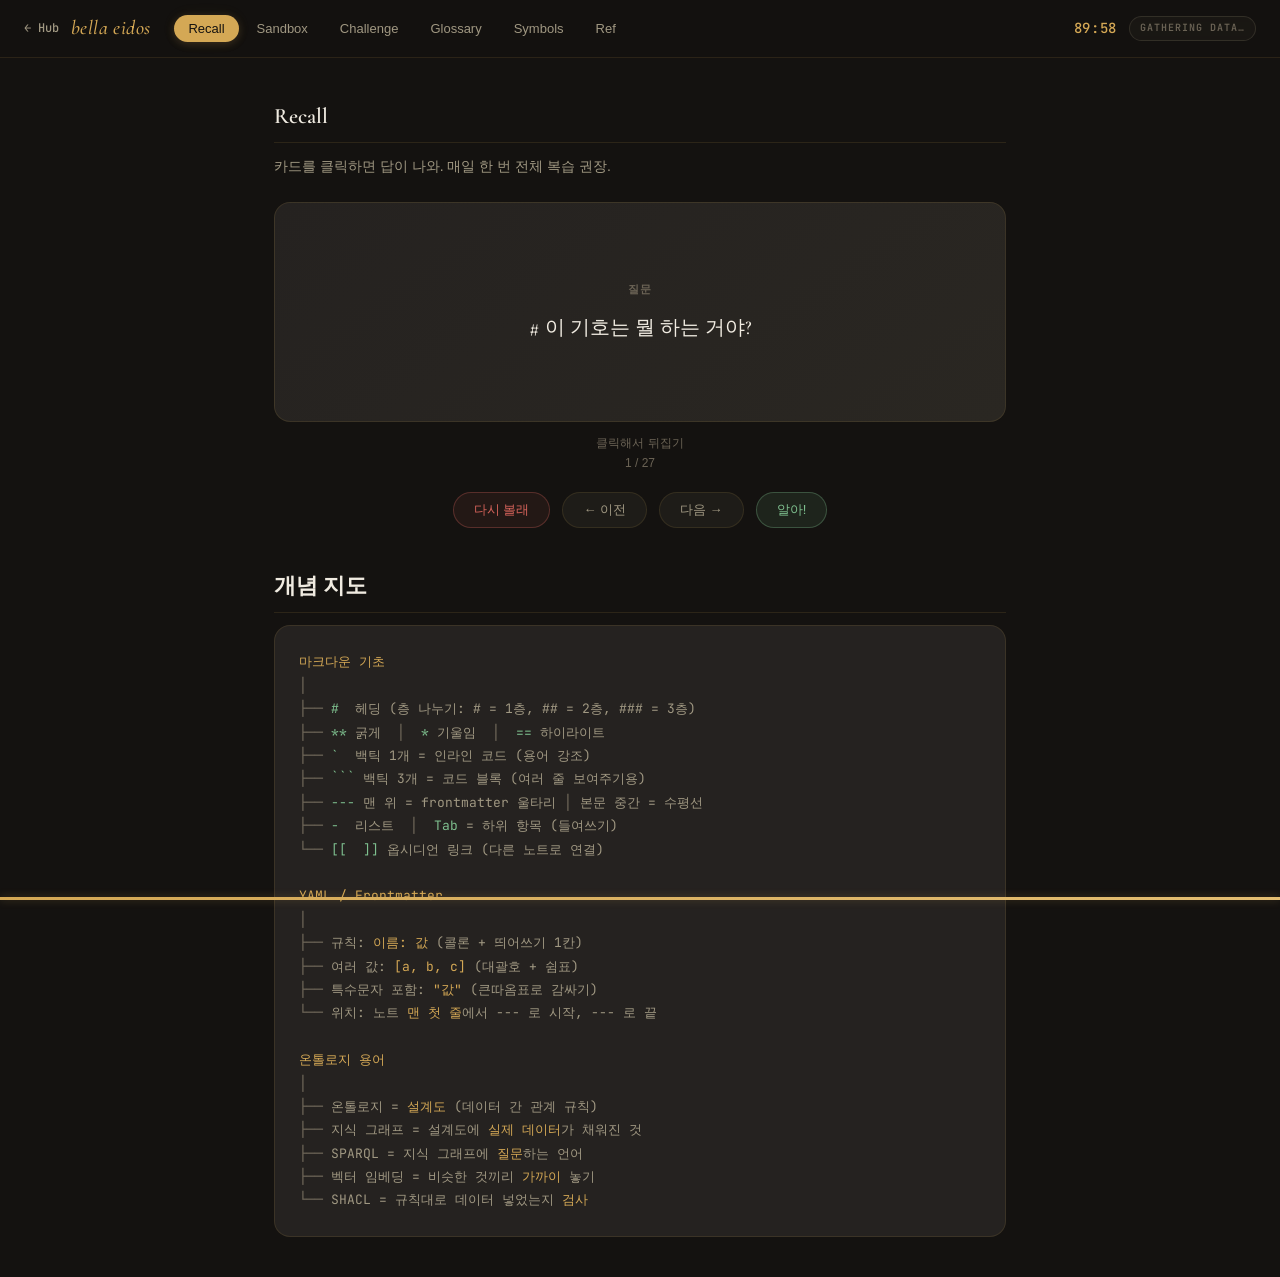
==== md-yaml.html @ 5860220a "feat: bella-eidos v1 — constructivist learning tool with B+ protocol Multi-page learning tool for AD" ====
<!DOCTYPE html>
<html lang="ko">
<head>
<meta charset="UTF-8">
<meta name="viewport" content="width=device-width, initial-scale=1.0">
<title>MD / YAML Trainer — bella eidos</title>
<link rel="stylesheet" href="css/eidos.css">
<style>
  /* Page-level utilities */
  .page { display: none; }
  .page.active { display: block; }

  .section-title {
    font-family: 'Cormorant Garamond', serif;
    font-size: 22px;
    font-weight: 600;
    color: var(--text);
    margin-bottom: var(--sp-3);
    padding-bottom: var(--sp-2);
    border-bottom: 1px solid var(--border);
  }

  .section-desc {
    color: var(--text-secondary);
    font-size: 14px;
    margin-bottom: var(--sp-6);
  }

  /* Nav overrides for center tabs */
  .nav-left {
    display: flex;
    align-items: center;
    gap: var(--sp-3);
    flex-shrink: 0;
  }

  .nav-left a {
    font-family: 'JetBrains Mono', monospace;
    font-size: 12px;
    font-weight: 500;
    color: var(--text-secondary);
    text-decoration: none;
  }
  .nav-left a:hover { color: var(--text); }

  .nav-right {
    display: flex;
    align-items: center;
    gap: var(--sp-3);
    margin-left: auto;
    flex-shrink: 0;
  }

  /* Glossary styling */
  .glossary-category {
    font-family: 'JetBrains Mono', monospace;
    font-size: 11px;
    font-weight: 600;
    text-transform: uppercase;
    letter-spacing: 1.5px;
    color: var(--text-secondary);
    margin-bottom: var(--sp-2);
  }

  .glossary-sub {
    font-size: 12px;
    color: var(--text-dim);
    margin-top: var(--sp-1);
    margin-bottom: var(--sp-4);
  }

  .glossary-term {
    min-width: 120px;
    font-weight: 700;
    color: var(--text);
    flex-shrink: 0;
  }

  .glossary-def {
    color: var(--text-secondary);
    font-size: 14px;
    line-height: 1.6;
  }

  .glossary-def strong {
    color: var(--text);
  }

  /* Symbol tables */
  .symbol-table {
    width: 100%;
    font-size: 14px;
    border-collapse: collapse;
  }

  .symbol-table td {
    padding: 12px 0;
    vertical-align: top;
  }

  .symbol-table tr {
    border-bottom: 1px solid var(--border);
  }

  .symbol-table tr:last-child {
    border-bottom: none;
  }

  .symbol-char {
    width: 60px;
    font-size: 20px;
    text-align: center;
    font-family: 'JetBrains Mono', monospace;
    color: var(--accent);
  }

  .symbol-desc {
    padding-left: var(--sp-2);
    padding-right: var(--sp-2);
  }

  .symbol-note {
    color: var(--text-dim);
    font-size: 12px;
  }

  /* Clickable symbols grid */
  .symbols-grid {
    font-family: 'JetBrains Mono', monospace;
    font-size: 16px;
    line-height: 2.5;
    letter-spacing: 4px;
    text-align: center;
    padding: var(--sp-3) 0;
  }

  .symbols-grid span {
    cursor: pointer;
    transition: color 0.2s;
    color: var(--text);
  }

  .symbols-grid span:hover {
    color: var(--accent);
  }

  /* Ref tables */
  .ref-table {
    width: 100%;
    font-size: 14px;
    border-collapse: collapse;
  }

  .ref-table td {
    padding: 10px 0;
    border-bottom: 1px solid var(--border);
  }

  .ref-table tr:last-child td {
    border-bottom: none;
  }

  .ref-table .mono-col {
    font-family: 'JetBrains Mono', monospace;
    font-size: 13px;
    width: 200px;
    color: var(--accent);
  }

  /* Ref key container */
  .ref-keys {
    min-width: 160px;
    display: flex;
    gap: 4px;
    align-items: center;
    flex-wrap: wrap;
  }

  .ref-plus {
    color: var(--text-dim);
    font-size: 12px;
  }

  .ref-desc {
    color: var(--text);
    font-size: 14px;
  }

  /* Tip card */
  .tip-card {
    background: var(--accent-light);
    border: 1px solid var(--border-hover);
    border-radius: var(--radius-lg);
    padding: var(--sp-6);
    font-size: 14px;
    line-height: 1.7;
    color: var(--text);
    margin-top: var(--sp-5);
  }

  .tip-card strong {
    color: var(--accent);
  }

  /* Sandbox column labels */
  .sandbox-col-label {
    font-family: 'JetBrains Mono', monospace;
    font-size: 11px;
    font-weight: 600;
    text-transform: uppercase;
    letter-spacing: 1.5px;
    color: var(--text-secondary);
    margin-bottom: var(--sp-2);
  }

  /* Challenge question */
  .challenge-q {
    font-size: 15px;
    font-weight: 600;
    margin-bottom: var(--sp-3);
    color: var(--text);
  }

  /* Mobile */
  @media (max-width: 640px) {
    .nav-left .nav-brand { font-size: 16px; }
    .symbols-grid { letter-spacing: 2px; font-size: 14px; }
    .glossary-term { min-width: 90px; font-size: 13px; }
    .ref-table .mono-col { width: 140px; font-size: 12px; }
    .symbol-char { width: 40px; font-size: 16px; }
  }
</style>
</head>
<body>

<!-- ====== NAV ====== -->
<nav class="nav">
  <div class="nav-left">
    <a href="index.html">&larr; Hub</a>
    <span class="nav-brand">bella eidos</span>
  </div>

  <div class="nav-tabs">
    <button class="nav-tab active" data-page="recall" onclick="EidosTrainer.showPage('recall')">Recall</button>
    <button class="nav-tab" data-page="sandbox" onclick="EidosTrainer.showPage('sandbox')">Sandbox</button>
    <button class="nav-tab" data-page="challenge" onclick="EidosTrainer.showPage('challenge')">Challenge</button>
    <button class="nav-tab" data-page="glossary" onclick="EidosTrainer.showPage('glossary')">Glossary</button>
    <button class="nav-tab" data-page="symbols" onclick="EidosTrainer.showPage('symbols')">Symbols</button>
    <button class="nav-tab" data-page="ref" onclick="EidosTrainer.showPage('ref')">Ref</button>
  </div>

  <div class="nav-right">
    <span class="nav-timer">90:00</span>
    <span class="zpd-indicator too-easy" id="zpd-badge">Gathering data...</span>
  </div>
</nav>

<!-- ====== TIMER BAR ====== -->
<div class="timer-bar" style="width:100%;"></div>

<!-- ====== MAIN CONTAINER ====== -->
<div class="page-container">

<!-- ==================== RECALL (Flashcards) ==================== -->
<div class="page active" id="page-recall">
  <div class="section-title">Recall</div>
  <div class="section-desc">카드를 클릭하면 답이 나와. 매일 한 번 전체 복습 권장.</div>

  <div class="flashcard-container">
    <div class="flashcard" id="flashcard" onclick="EidosTrainer.flipCard()">
      <div class="flash-face flash-front">
        <div class="label" style="color:var(--text-dim);margin-bottom:var(--sp-4);">질문</div>
        <div id="fc-question" style="font-family:'Cormorant Garamond',serif;font-size:20px;font-weight:500;line-height:1.5;"></div>
      </div>
      <div class="flash-face flash-back">
        <div class="label" style="color:var(--purple);margin-bottom:var(--sp-4);">답</div>
        <div id="fc-answer" style="font-size:15px;line-height:1.7;"></div>
      </div>
    </div>
  </div>
  <div class="flash-hint" id="fc-hint">클릭해서 뒤집기</div>
  <div class="caption" style="text-align:center;margin-bottom:var(--sp-2);" id="fc-counter"></div>
  <div class="flash-nav">
    <button class="flash-btn dunno" onclick="EidosTrainer.markCard(false)">다시 볼래</button>
    <button class="flash-btn" onclick="EidosTrainer.prevCard()">&larr; 이전</button>
    <button class="flash-btn" onclick="EidosTrainer.nextCard()">다음 &rarr;</button>
    <button class="flash-btn know" onclick="EidosTrainer.markCard(true)">알아!</button>
  </div>

  <div style="margin-top:var(--sp-10);">
    <div class="section-title">개념 지도</div>
    <div class="concept-map"><span class="cm-accent">마크다운 기초</span>
<span class="cm-dim">│</span>
<span class="cm-dim">├──</span> <span class="cm-green">#</span>  헤딩 (층 나누기: # = 1층, ## = 2층, ### = 3층)
<span class="cm-dim">├──</span> <span class="cm-green">**</span> 굵게  <span class="cm-dim">│</span>  <span class="cm-green">*</span> 기울임  <span class="cm-dim">│</span>  <span class="cm-green">==</span> 하이라이트
<span class="cm-dim">├──</span> <span class="cm-green">`</span>  백틱 1개 = 인라인 코드 (용어 강조)
<span class="cm-dim">├──</span> <span class="cm-green">```</span> 백틱 3개 = 코드 블록 (여러 줄 보여주기용)
<span class="cm-dim">├──</span> <span class="cm-green">---</span> 맨 위 = frontmatter 울타리 <span class="cm-dim">│</span> 본문 중간 = 수평선
<span class="cm-dim">├──</span> <span class="cm-green">- </span> 리스트  <span class="cm-dim">│</span>  <span class="cm-green">Tab</span> = 하위 항목 (들여쓰기)
<span class="cm-dim">└──</span> <span class="cm-green">[[  ]]</span> 옵시디언 링크 (다른 노트로 연결)

<span class="cm-accent">YAML / Frontmatter</span>
<span class="cm-dim">│</span>
<span class="cm-dim">├──</span> 규칙: <span class="cm-accent">이름: 값</span> (콜론 + 띄어쓰기 1칸)
<span class="cm-dim">├──</span> 여러 값: <span class="cm-accent">[a, b, c]</span> (대괄호 + 쉼표)
<span class="cm-dim">├──</span> 특수문자 포함: <span class="cm-accent">"값"</span> (큰따옴표로 감싸기)
<span class="cm-dim">└──</span> 위치: 노트 <span class="cm-accent">맨 첫 줄</span>에서 --- 로 시작, --- 로 끝

<span class="cm-accent">온톨로지 용어</span>
<span class="cm-dim">│</span>
<span class="cm-dim">├──</span> 온톨로지 = <span class="cm-accent">설계도</span> (데이터 간 관계 규칙)
<span class="cm-dim">├──</span> 지식 그래프 = 설계도에 <span class="cm-accent">실제 데이터</span>가 채워진 것
<span class="cm-dim">├──</span> SPARQL = 지식 그래프에 <span class="cm-accent">질문</span>하는 언어
<span class="cm-dim">├──</span> 벡터 임베딩 = 비슷한 것끼리 <span class="cm-accent">가까이</span> 놓기
<span class="cm-dim">└──</span> SHACL = 규칙대로 데이터 넣었는지 <span class="cm-accent">검사</span></div>
  </div>
</div>

<!-- ==================== SANDBOX ==================== -->
<div class="page" id="page-sandbox">
  <div class="section-title">Sandbox</div>
  <div class="section-desc">왼쪽에 마크다운을 타이핑하면 오른쪽에서 결과를 바로 볼 수 있어.</div>

  <div class="sandbox-grid">
    <div>
      <div class="sandbox-col-label">타이핑 (마크다운)</div>
      <textarea class="sandbox-input" id="sandboxInput" oninput="EidosTrainer.renderPreview()" placeholder="여기에 마크다운을 쳐봐!

예시:
---
type: concept
date: 2026-03-15
---

# 제목

본문 텍스트

`용어 강조`

**굵게** *기울임* ==하이라이트==

- 리스트 1
- 리스트 2
  - 하위 항목">---
type: concept
date: 2026-03-15
tags: [ontology, learning]
---

# 온톨로지

데이터 간의 관계 규칙을 정의하는 **설계도**.

## 핵심 이해

`온톨로지`가 없으면 데이터는 그냥 나열.
`온톨로지`가 있으면 데이터에 ==인과성==이 생김.

## 연결

- [[Knowledge-Graph]] — 규칙에 데이터가 채워진 결과물
- [[SPARQL]] — 규칙 위에서 질문하는 언어</textarea>
    </div>
    <div>
      <div class="sandbox-col-label">미리보기 (옵시디언에서 보이는 것)</div>
      <div class="sandbox-preview" id="sandboxPreview"></div>
    </div>
  </div>

  <div class="tip-card">
    <strong>실험 아이디어:</strong>
    위 입력창에서 이것들을 바꿔보면서 차이를 확인해봐:
    <br>&#8226; <code>#</code> 개수를 1개 → 3개로 바꿔보기
    <br>&#8226; <code>---</code> 를 본문 중간에 넣어보기
    <br>&#8226; <code>`백틱`</code> 1개 vs <code>```백틱 3개```</code> 차이 확인
    <br>&#8226; frontmatter에 <code>status: learning</code> 추가해보기
  </div>
</div>

<!-- ==================== CHALLENGE ==================== -->
<div class="page" id="page-challenge">
  <div class="section-title">Challenge</div>
  <div class="section-desc">직접 타이핑해서 제출. 정답과 비교해볼 수 있어.</div>

  <div id="challengeList"></div>

  <div style="text-align:center; margin-top:var(--sp-6);">
    <button class="flash-btn" onclick="EidosTrainer.resetChallenges()" style="font-size:14px;">새 문제 세트</button>
  </div>
</div>

<!-- ==================== GLOSSARY ==================== -->
<div class="page" id="page-glossary">
  <div class="section-title">Glossary</div>
  <div class="section-desc">대부분 일상 사물에서 왔어. 원래 뜻을 알면 컴퓨터 뜻이 자동으로 추론돼.</div>

  <!-- 건축/건설 -->
  <div class="card" style="margin-bottom:var(--sp-5);">
    <div class="glossary-category">건축/건설에서 온 용어</div>
    <div class="glossary-sub">건물을 짓는 것처럼 소프트웨어를 "짓는다"</div>
    <div class="ref-row"><div class="glossary-term">Framework</div><div class="glossary-def"><strong>건물 뼈대 (철골)</strong> → 코드의 기본 구조. 뼈대가 있고 살만 붙이면 됨.</div></div>
    <div class="ref-row"><div class="glossary-term">Stack</div><div class="glossary-def"><strong>접시 쌓기</strong> → 기술을 층층이 쌓은 것. "tech stack" = 프로젝트에 쓴 기술 층.</div></div>
    <div class="ref-row"><div class="glossary-term">Architecture</div><div class="glossary-def"><strong>건축 설계</strong> → 시스템 전체 구조 설계.</div></div>
    <div class="ref-row"><div class="glossary-term">Scaffolding</div><div class="glossary-def"><strong>공사장 비계</strong> → 초기 뼈대 코드 자동 생성. 완성 후 걷어냄.</div></div>
    <div class="ref-row"><div class="glossary-term">Build</div><div class="glossary-def"><strong>건물 짓기</strong> → 코드를 실행 가능한 프로그램으로 조립.</div></div>
    <div class="ref-row"><div class="glossary-term">Deploy</div><div class="glossary-def"><strong>군대 배치</strong> → 완성된 프로그램을 실제 서버에 올리기.</div></div>
  </div>

  <!-- 물/배관 -->
  <div class="card" style="margin-bottom:var(--sp-5);">
    <div class="glossary-category">물/배관에서 온 용어</div>
    <div class="glossary-sub">데이터가 물처럼 "흐른다"</div>
    <div class="ref-row"><div class="glossary-term">Pipeline</div><div class="glossary-def"><strong>수도관/송유관</strong> → 데이터가 단계별로 흘러가는 처리 과정. A → B → C.</div></div>
    <div class="ref-row"><div class="glossary-term">Stream</div><div class="glossary-def"><strong>시냇물</strong> → 데이터가 끊김 없이 연속으로 흘러옴.</div></div>
    <div class="ref-row"><div class="glossary-term">Port</div><div class="glossary-def"><strong>항구</strong> → 컴퓨터의 출입구. 데이터가 드나드는 문.</div></div>
    <div class="ref-row"><div class="glossary-term">Socket</div><div class="glossary-def"><strong>전기 콘센트</strong> → 두 프로그램이 연결되는 접점.</div></div>
    <div class="ref-row"><div class="glossary-term">Flush</div><div class="glossary-def"><strong>물 내리기</strong> → 임시 저장된 데이터를 한꺼번에 내보내기.</div></div>
  </div>

  <!-- 물건/공간 -->
  <div class="card" style="margin-bottom:var(--sp-5);">
    <div class="glossary-category">물건/공간에서 온 용어</div>
    <div class="glossary-sub">보이지 않는 것을 보이는 물건에 비유</div>
    <div class="ref-row"><div class="glossary-term">Container</div><div class="glossary-def"><strong>화물 컨테이너</strong> → 프로그램을 상자에 넣어서 어디서든 동일하게 실행.</div></div>
    <div class="ref-row"><div class="glossary-term">Sandbox</div><div class="glossary-def"><strong>모래놀이터</strong> → 안전한 실험 공간. 진짜 시스템에 영향 없음.</div></div>
    <div class="ref-row"><div class="glossary-term">Repository</div><div class="glossary-def"><strong>저장소/창고</strong> → 코드를 보관하는 곳 (GitHub 등).</div></div>
    <div class="ref-row"><div class="glossary-term">Library</div><div class="glossary-def"><strong>도서관</strong> → 미리 만들어진 코드 모음. 필요할 때 빌려 쓰기.</div></div>
    <div class="ref-row"><div class="glossary-term">Cache</div><div class="glossary-def"><strong>숨겨둔 보급품</strong> (프랑스어 cacher=숨기다) → 자주 쓰는 데이터를 가까이 숨겨두고 빠르게 꺼냄.</div></div>
    <div class="ref-row"><div class="glossary-term">Bucket</div><div class="glossary-def"><strong>양동이</strong> → 데이터를 담는 큰 통 (클라우드 저장소).</div></div>
    <div class="ref-row"><div class="glossary-term">Token</div><div class="glossary-def"><strong>동전/토큰</strong> → 데이터의 최소 단위. LLM에서 단어 쪼개진 조각.</div></div>
  </div>

  <!-- 사람/행동 -->
  <div class="card" style="margin-bottom:var(--sp-5);">
    <div class="glossary-category">사람/행동에서 온 용어</div>
    <div class="glossary-sub">사람이 하는 행동으로 컴퓨터 작업을 설명</div>
    <div class="ref-row"><div class="glossary-term">Bug</div><div class="glossary-def"><strong>벌레</strong> → 코드 오류. 1947년 진짜 나방이 컴퓨터에 끼어서 고장, 여기서 유래.</div></div>
    <div class="ref-row"><div class="glossary-term">Debugging</div><div class="glossary-def"><strong>벌레 잡기</strong> → 오류 찾아서 고치기.</div></div>
    <div class="ref-row"><div class="glossary-term">Daemon</div><div class="glossary-def"><strong>수호신</strong> (그리스 신화) → 백그라운드에서 조용히 돌아가는 프로그램.</div></div>
    <div class="ref-row"><div class="glossary-term">Fork</div><div class="glossary-def"><strong>포크 (갈림길)</strong> → 프로젝트를 복사해서 다른 방향으로 개발.</div></div>
    <div class="ref-row"><div class="glossary-term">Clone</div><div class="glossary-def"><strong>복제</strong> → 저장소를 그대로 복사해서 내 컴퓨터에.</div></div>
    <div class="ref-row"><div class="glossary-term">Push / Pull</div><div class="glossary-def"><strong>밀다 / 당기다</strong> → 코드를 서버에 올리기 / 서버에서 가져오기.</div></div>
    <div class="ref-row"><div class="glossary-term">Merge</div><div class="glossary-def"><strong>합치다</strong> → 두 갈래 코드를 하나로.</div></div>
  </div>

  <!-- 온톨로지/데이터 -->
  <div class="card" style="margin-bottom:var(--sp-5);">
    <div class="glossary-category">온톨로지/데이터 용어</div>
    <div class="glossary-sub">Bella가 강의에서 배운 것</div>
    <div class="ref-row"><div class="glossary-term">Ontology</div><div class="glossary-def"><strong>존재론</strong> (철학: "뭐가 존재하는가?") → 데이터 세계의 존재 규칙. 뭐가 있고 어떻게 연결되는가.</div></div>
    <div class="ref-row"><div class="glossary-term">Schema</div><div class="glossary-def"><strong>형태/구조</strong> (그리스어) → 데이터의 구조 정의서.</div></div>
    <div class="ref-row"><div class="glossary-term">Graph</div><div class="glossary-def"><strong>그래프 (점+선)</strong> → 노드(점)와 엣지(선)로 관계를 표현.</div></div>
    <div class="ref-row"><div class="glossary-term">Node</div><div class="glossary-def"><strong>매듭</strong> → 그래프의 한 점 (하나의 데이터).</div></div>
    <div class="ref-row"><div class="glossary-term">Edge</div><div class="glossary-def"><strong>가장자리/연결선</strong> → 노드 사이의 관계.</div></div>
    <div class="ref-row"><div class="glossary-term">Query</div><div class="glossary-def"><strong>질문</strong> (라틴어 quaerere) → 데이터에 던지는 질문.</div></div>
    <div class="ref-row"><div class="glossary-term">Index</div><div class="glossary-def"><strong>책 색인</strong> → 데이터를 빨리 찾기 위한 목차.</div></div>
    <div class="ref-row"><div class="glossary-term">Embedding</div><div class="glossary-def"><strong>끼워 넣기</strong> → 데이터를 숫자 공간에 끼워 넣어 위치 부여.</div></div>
    <div class="ref-row"><div class="glossary-term">Hallucination</div><div class="glossary-def"><strong>환각</strong> → LLM이 실제로 없는 정보를 있다고 생성하는 현상.</div></div>
    <div class="ref-row"><div class="glossary-term">Grounding</div><div class="glossary-def"><strong>접지 (땅에 닿게 하기)</strong> → LLM 출력을 실제 데이터에 대조해서 검증.</div></div>
  </div>

  <div class="tip-card">
    <strong>패턴 인식 팁:</strong> 새로운 기술 용어를 만나면 "이 단어의 일상적 뜻이 뭐지?" 물어봐. 그러면 컴퓨터에서의 역할이 거의 자동으로 추론돼.
    <br><br><em style="color:var(--text-secondary);">예: "Docker" = 부두 노동자(docker). 컨테이너를 싣고 내리는 사람 → 컨테이너를 관리하는 도구.</em>
  </div>
</div>

<!-- ==================== SYMBOLS ==================== -->
<div class="page" id="page-symbols">
  <div class="section-title">Symbols</div>
  <div class="section-desc">Mac + 옵시디언에서 자주 쓰는 심볼. 왜 이 키 조합인지도 같이.</div>

  <!-- 마크다운 핵심 심볼 -->
  <div class="card" style="margin-bottom:var(--sp-5);">
    <div class="glossary-category">마크다운 핵심 심볼</div>
    <table class="symbol-table">
      <tr>
        <td class="symbol-char">#</td>
        <td class="symbol-desc"><strong>헤딩</strong><br><span class="symbol-note">Shift + 3. 숫자 3 위의 기호.</span></td>
        <td class="symbol-note">건물 층 나누기</td>
      </tr>
      <tr>
        <td class="symbol-char">` &#8361;</td>
        <td class="symbol-desc"><strong>백틱</strong><br><span class="symbol-note">숫자 1 왼쪽 키. 한글=&#8361;, 영문=`</span></td>
        <td class="symbol-note">코드/용어 강조</td>
      </tr>
      <tr>
        <td class="symbol-char">---</td>
        <td class="symbol-desc"><strong>하이픈 3개</strong><br><span class="symbol-note">- 키 3번</span></td>
        <td class="symbol-note">frontmatter 울타리 / 수평선</td>
      </tr>
      <tr>
        <td class="symbol-char">*</td>
        <td class="symbol-desc"><strong>별표 (asterisk)</strong><br><span class="symbol-note">Shift + 8</span></td>
        <td class="symbol-note">*기울임* **굵게** 리스트</td>
      </tr>
      <tr>
        <td class="symbol-char">[ ]</td>
        <td class="symbol-desc"><strong>대괄호</strong><br><span class="symbol-note">[ = ㅂ 옆 키, ] = 그 오른쪽</span></td>
        <td class="symbol-note">YAML 목록 [a, b] / 링크 [[note]]</td>
      </tr>
      <tr>
        <td class="symbol-char">==</td>
        <td class="symbol-desc"><strong>등호 2개</strong><br><span class="symbol-note">= 키 2번 (Shift 안 누름)</span></td>
        <td class="symbol-note">==하이라이트== (노란 형광펜)</td>
      </tr>
      <tr>
        <td class="symbol-char">:</td>
        <td class="symbol-desc"><strong>콜론</strong><br><span class="symbol-note">Shift + ; (세미콜론 키)</span></td>
        <td class="symbol-note">YAML의 핵심: 이름: 값</td>
      </tr>
    </table>
  </div>

  <!-- 특수 문자 입력 -->
  <div class="card" style="margin-bottom:var(--sp-5);">
    <div class="glossary-category">특수 문자 입력</div>
    <table class="symbol-table">
      <tr>
        <td class="symbol-char">&mdash;</td>
        <td class="symbol-desc"><strong>em dash</strong><br><span class="key">Opt</span> <span class="ref-plus">+</span> <span class="key">Shift</span> <span class="ref-plus">+</span> <span class="key">-</span></td>
        <td class="symbol-note">하이픈(-)의 "변형(Opt) + 확장(Shift)" 버전</td>
      </tr>
      <tr>
        <td class="symbol-char">&ndash;</td>
        <td class="symbol-desc"><strong>en dash</strong><br><span class="key">Opt</span> <span class="ref-plus">+</span> <span class="key">-</span></td>
        <td class="symbol-note">하이픈(-)의 "변형(Opt)" 버전. 숫자 범위에 사용 (1&ndash;10)</td>
      </tr>
      <tr>
        <td class="symbol-char">&hellip;</td>
        <td class="symbol-desc"><strong>말줄임표</strong><br><span class="key">Opt</span> <span class="ref-plus">+</span> <span class="key">;</span></td>
        <td class="symbol-note">... 대신 한 글자로</td>
      </tr>
      <tr>
        <td class="symbol-char">&rarr; &larr;</td>
        <td class="symbol-desc"><strong>화살표</strong><br><span class="key">Cmd</span> <span class="ref-plus">+</span> <span class="key">Ctrl</span> <span class="ref-plus">+</span> <span class="key">Space</span> → "arrow" 검색</td>
        <td class="symbol-note">특수문자 입력기에서 검색</td>
      </tr>
      <tr>
        <td class="symbol-char" style="letter-spacing:2px;">&#8984; &#8997; &#8679; &#8963;</td>
        <td class="symbol-desc"><strong>키보드 심볼</strong><br><span class="symbol-note">특수문자 입력기에서 "command" 등 검색</span></td>
        <td class="symbol-note">&#8984;=Cmd &#8997;=Opt &#8679;=Shift &#8963;=Ctrl</td>
      </tr>
    </table>
  </div>

  <!-- 복사해서 쓰기 -->
  <div class="card" style="margin-bottom:var(--sp-5);">
    <div class="glossary-category">자주 쓰는 화살표 &amp; 심볼 (복사해서 쓰기)</div>
    <div class="symbols-grid">
      <span title="오른쪽 화살표" onclick="EidosTrainer.copySymbol('→')">→</span>
      <span title="왼쪽 화살표" onclick="EidosTrainer.copySymbol('←')">←</span>
      <span title="위 화살표" onclick="EidosTrainer.copySymbol('↑')">↑</span>
      <span title="아래 화살표" onclick="EidosTrainer.copySymbol('↓')">↓</span>
      <span title="양방향" onclick="EidosTrainer.copySymbol('↔')">↔</span>
      <span title="em dash" onclick="EidosTrainer.copySymbol('—')">—</span>
      <span title="en dash" onclick="EidosTrainer.copySymbol('–')">–</span>
      <span title="말줄임" onclick="EidosTrainer.copySymbol('…')">…</span>
      <span title="체크" onclick="EidosTrainer.copySymbol('✓')">✓</span>
      <span title="엑스" onclick="EidosTrainer.copySymbol('✗')">✗</span>
      <span title="별" onclick="EidosTrainer.copySymbol('★')">★</span>
      <span title="큰따옴표 열기" onclick="EidosTrainer.copySymbol('\u201C')">&ldquo;</span>
      <span title="큰따옴표 닫기" onclick="EidosTrainer.copySymbol('\u201D')">&rdquo;</span>
    </div>
    <div class="caption" style="text-align:center;">심볼을 클릭하면 복사돼!</div>
    <div id="copyAlert" style="display:none;text-align:center;color:var(--green);font-size:13px;font-weight:600;margin-top:4px;"></div>
  </div>

  <!-- 옵시디언 전용 단축키 -->
  <div class="card" style="margin-bottom:var(--sp-5);">
    <div class="glossary-category">옵시디언 전용 단축키</div>
    <div class="ref-row">
      <div class="ref-keys"><span class="key">Cmd</span><span class="ref-plus">+</span><span class="key">E</span></div>
      <div class="ref-desc">편집 모드 ↔ 읽기 모드 전환</div>
    </div>
    <div class="ref-row">
      <div class="ref-keys"><span class="key">Cmd</span><span class="ref-plus">+</span><span class="key">K</span></div>
      <div class="ref-desc">외부 링크 삽입</div>
    </div>
    <div class="ref-row">
      <div class="ref-keys"><span class="key">Cmd</span><span class="ref-plus">+</span><span class="key">O</span></div>
      <div class="ref-desc">Quick Switcher (노트 빠르게 열기)</div>
    </div>
    <div class="ref-row">
      <div class="ref-keys"><span class="key">Cmd</span><span class="ref-plus">+</span><span class="key">P</span></div>
      <div class="ref-desc">Command Palette (모든 명령 검색)</div>
    </div>
    <div class="ref-row">
      <div class="ref-keys"><span class="key">[</span><span class="key">[</span></div>
      <div class="ref-desc">노트 링크 자동완성 시작 (타이핑하면 노트 목록 뜸)</div>
    </div>
    <div class="ref-row">
      <div class="ref-keys"><span class="key">Cmd</span><span class="ref-plus">+</span><span class="key">Shift</span><span class="ref-plus">+</span><span class="key">F</span></div>
      <div class="ref-desc">전체 vault에서 검색 (Find = 찾기의 확장 버전)</div>
    </div>
  </div>

  <div class="tip-card">
    <strong>단축키 읽는 법:</strong>
    <br>조합을 볼 때 이렇게 해석해:
    <br>&#8226; <strong>Cmd</strong> = "이걸 해" (기본 명령)
    <br>&#8226; <strong>+ Shift</strong> = "확장/반대 버전으로"
    <br>&#8226; <strong>+ Option</strong> = "변형 버전으로"
    <br>&#8226; 마지막 글자 = 행동 (S=Save, F=Find, K=linK, E=Edit, O=Open, P=Palette)
  </div>
</div>

<!-- ==================== REF ==================== -->
<div class="page" id="page-ref">
  <div class="section-title">Reference</div>

  <!-- 키보드 단축키 -->
  <div class="card" style="margin-bottom:var(--sp-5);">
    <div class="glossary-category">키보드 단축키</div>
    <div class="ref-row">
      <div class="ref-keys"><span class="key">&#8361;</span></div>
      <div class="ref-desc">백틱 (한글 모드). 용어 강조용.</div>
    </div>
    <div class="ref-row">
      <div class="ref-keys"><span class="key">&#8361;&#8361;&#8361;</span></div>
      <div class="ref-desc">코드 블록 열기/닫기. 닫을 때 새 줄에 단독으로.</div>
    </div>
    <div class="ref-row">
      <div class="ref-keys"><span class="key">Opt</span><span class="ref-plus">+</span><span class="key">Shift</span><span class="ref-plus">+</span><span class="key">-</span></div>
      <div class="ref-desc">em dash &mdash; 입력</div>
    </div>
    <div class="ref-row">
      <div class="ref-keys"><span class="key">Cmd</span><span class="ref-plus">+</span><span class="key">B</span></div>
      <div class="ref-desc"><strong>굵게</strong> (Bold)</div>
    </div>
    <div class="ref-row">
      <div class="ref-keys"><span class="key">Cmd</span><span class="ref-plus">+</span><span class="key">I</span></div>
      <div class="ref-desc"><em>기울임</em> (Italic)</div>
    </div>
  </div>

  <!-- 마크다운 문법 -->
  <div class="card" style="margin-bottom:var(--sp-5);">
    <div class="glossary-category">마크다운 문법</div>
    <table class="ref-table">
      <tr>
        <td class="mono-col"># 텍스트</td>
        <td>제목 1 (가장 큰)</td>
      </tr>
      <tr>
        <td class="mono-col">## 텍스트</td>
        <td>제목 2</td>
      </tr>
      <tr>
        <td class="mono-col">### 텍스트</td>
        <td>제목 3</td>
      </tr>
      <tr>
        <td class="mono-col">**텍스트**</td>
        <td><strong>굵게</strong></td>
      </tr>
      <tr>
        <td class="mono-col">*텍스트*</td>
        <td><em>기울임</em></td>
      </tr>
      <tr>
        <td class="mono-col">==텍스트==</td>
        <td><mark>하이라이트</mark></td>
      </tr>
      <tr>
        <td class="mono-col">`텍스트`</td>
        <td><code>인라인 코드</code></td>
      </tr>
      <tr>
        <td class="mono-col">```여러줄```</td>
        <td>코드 블록</td>
      </tr>
      <tr>
        <td class="mono-col">- 텍스트</td>
        <td>&#8226; 리스트 항목</td>
      </tr>
      <tr>
        <td class="mono-col">[[노트이름]]</td>
        <td><a href="#">노트 링크</a> (옵시디언)</td>
      </tr>
      <tr>
        <td class="mono-col">---</td>
        <td>frontmatter 울타리 / 수평선</td>
      </tr>
    </table>
  </div>

  <!-- YAML 값 종류 -->
  <div class="card" style="margin-bottom:var(--sp-5);">
    <div class="glossary-category">YAML 값 종류</div>
    <table class="ref-table">
      <tr>
        <td style="width:100px;font-weight:600;">텍스트</td>
        <td class="mono-col" style="width:auto;">type: concept</td>
        <td class="symbol-note">그냥 쓰기</td>
      </tr>
      <tr>
        <td style="font-weight:600;">날짜</td>
        <td class="mono-col" style="width:auto;">date: 2026-03-15</td>
        <td class="symbol-note">년-월-일</td>
      </tr>
      <tr>
        <td style="font-weight:600;">목록</td>
        <td class="mono-col" style="width:auto;">tags: [a, b, c]</td>
        <td class="symbol-note">대괄호 + 쉼표</td>
      </tr>
      <tr>
        <td style="font-weight:600;">특수문자 포함</td>
        <td class="mono-col" style="width:auto;">url: "https://..."</td>
        <td class="symbol-note">큰따옴표로 감싸기</td>
      </tr>
    </table>
  </div>

  <!-- 키보드 키 의미 -->
  <div class="card">
    <div class="glossary-category">키보드 키 의미</div>
    <div class="ref-row">
      <div class="ref-keys"><span class="key">&#8984; Cmd</span></div>
      <div class="ref-desc">"이걸 해" &mdash; 기본 명령 키 (Mac의 주인공)</div>
    </div>
    <div class="ref-row">
      <div class="ref-keys"><span class="key">&#8997; Opt</span></div>
      <div class="ref-desc">"근데 좀 다르게 해" &mdash; 변형 키</div>
    </div>
    <div class="ref-row">
      <div class="ref-keys"><span class="key">&#8679; Shift</span></div>
      <div class="ref-desc">"반대로/확장해서 해" &mdash; 확장 키</div>
    </div>
    <div class="ref-row">
      <div class="ref-keys"><span class="key">&#8963; Ctrl</span></div>
      <div class="ref-desc">보조 명령 키 (Mac에서는 보조 역할)</div>
    </div>
    <div class="ref-row">
      <div class="ref-keys"><span class="key">Fn</span></div>
      <div class="ref-desc">"이 키의 숨겨진 기능을 써" &mdash; F키 전환</div>
    </div>
  </div>
</div>

</div><!-- /page-container -->

<!-- ====== SCRIPTS ====== -->
<script src="js/core.js"></script>
<script src="js/trainer.js"></script>
<script>
document.addEventListener('DOMContentLoaded', function () {
  EidosTrainer.init();
  if (typeof Eidos !== 'undefined' && Eidos.Session) {
    Eidos.Session.start('md-yaml');
  }
});

window.addEventListener('beforeunload', function () {
  if (typeof Eidos !== 'undefined' && Eidos.Session) {
    if (Eidos.Session.current) {
      Eidos.Session.current.flashcardsReviewed = Object.keys(EidosTrainer.cardResults).length;
      Eidos.Session.current.flashcardsCorrect = Object.values(EidosTrainer.cardResults).filter(function (v) { return v; }).length;
      Eidos.Session.current.challengesDone = EidosTrainer.challengesDone;
    }
    Eidos.Session.end();
  }
});
</script>
</body>
</html>
---- css/eidos.css ----
/* ============================================================
   bella eidos — Design System
   "Philosophical Sanctuary"
   Plato's cave in reverse: forms emerging from darkness
   into golden light.
   ============================================================ */

/* --- Fonts ------------------------------------------------- */
@import url('https://fonts.googleapis.com/css2?family=Cormorant+Garamond:ital,wght@0,300;0,400;0,500;0,600;0,700;1,300;1,400;1,500;1,600;1,700&family=JetBrains+Mono:wght@400;500;600&family=Pretendard+Variable&display=swap');

/* --- Custom Properties ------------------------------------- */
:root {
  /* surfaces */
  --bg:            #141210;
  --bg-elevated:   #1E1C18;
  --card:          #252220;
  --card-hover:    #2E2B27;

  /* borders */
  --border:        rgba(212, 168, 85, 0.12);
  --border-hover:  rgba(212, 168, 85, 0.25);

  /* text */
  --text:          #F0EBE1;
  --text-secondary:#A09882;
  --text-dim:      #6B6355;

  /* accent — warm amber / gold */
  --accent:        #D4A855;
  --accent-light:  rgba(212, 168, 85, 0.12);
  --accent-glow:   rgba(212, 168, 85, 0.06);

  /* semantic */
  --green:         #7EBF8E;
  --green-bg:      rgba(126, 191, 142, 0.1);
  --red:           #D4625A;
  --purple:        #9B8EC4;
  --purple-bg:     rgba(155, 142, 196, 0.1);
  --purple-border: rgba(155, 142, 196, 0.25);

  /* spacing scale */
  --sp-1: 4px;
  --sp-2: 8px;
  --sp-3: 12px;
  --sp-4: 16px;
  --sp-5: 20px;
  --sp-6: 24px;
  --sp-7: 28px;
  --sp-8: 32px;
  --sp-10: 40px;
  --sp-12: 48px;
  --sp-16: 64px;

  /* transitions */
  --ease-out: cubic-bezier(0.25, 0.46, 0.45, 0.94);
  --ease-spring: cubic-bezier(0.34, 1.56, 0.64, 1);

  /* radii */
  --radius-sm: 8px;
  --radius-md: 12px;
  --radius-lg: 16px;
  --radius-xl: 24px;
  --radius-pill: 999px;
}


/* ============================================================
   1. RESET & BASE
   ============================================================ */
*, *::before, *::after {
  box-sizing: border-box;
  margin: 0;
  padding: 0;
}

html {
  scroll-behavior: smooth;
  -webkit-font-smoothing: antialiased;
  -moz-osx-font-smoothing: grayscale;
  text-rendering: optimizeLegibility;
}

body {
  font-family: 'Pretendard Variable', 'Pretendard', -apple-system,
               BlinkMacSystemFont, 'Segoe UI', Roboto, sans-serif;
  font-size: 15px;
  font-weight: 400;
  line-height: 1.65;
  color: var(--text);
  background: var(--bg);
  min-height: 100vh;
}

/* Scrollbar — thin, warm */
::-webkit-scrollbar {
  width: 6px;
  height: 6px;
}
::-webkit-scrollbar-track {
  background: transparent;
}
::-webkit-scrollbar-thumb {
  background: rgba(212, 168, 85, 0.18);
  border-radius: 3px;
}
::-webkit-scrollbar-thumb:hover {
  background: rgba(212, 168, 85, 0.32);
}

/* Firefox */
* {
  scrollbar-width: thin;
  scrollbar-color: rgba(212, 168, 85, 0.18) transparent;
}

/* Selection */
::selection {
  background: rgba(212, 168, 85, 0.28);
  color: var(--text);
}

a {
  color: var(--accent);
  text-decoration: none;
  transition: color 0.2s var(--ease-out);
}
a:hover {
  color: #E4BE72;
}

img, svg {
  display: block;
  max-width: 100%;
}

button {
  font-family: inherit;
  cursor: pointer;
  border: none;
  background: none;
  color: inherit;
}

input, textarea, select {
  font-family: inherit;
  color: inherit;
}


/* ============================================================
   2. TYPOGRAPHY SCALE
   ============================================================ */
.display-xl {
  font-family: 'Cormorant Garamond', 'Georgia', serif;
  font-size: 42px;
  font-weight: 300;
  font-style: italic;
  line-height: 1.2;
  letter-spacing: -0.01em;
  color: var(--text);
}

.display {
  font-family: 'Cormorant Garamond', 'Georgia', serif;
  font-size: 32px;
  font-weight: 400;
  line-height: 1.25;
  letter-spacing: -0.005em;
  color: var(--text);
}

.heading {
  font-family: 'Cormorant Garamond', 'Georgia', serif;
  font-size: 22px;
  font-weight: 600;
  line-height: 1.3;
  color: var(--text);
}

.subheading {
  font-family: 'Cormorant Garamond', 'Georgia', serif;
  font-size: 16px;
  font-weight: 600;
  line-height: 1.4;
  color: var(--text);
}

.body {
  font-family: 'Pretendard Variable', 'Pretendard', -apple-system,
               BlinkMacSystemFont, 'Segoe UI', Roboto, sans-serif;
  font-size: 15px;
  font-weight: 400;
  line-height: 1.65;
  color: var(--text);
}

.mono {
  font-family: 'JetBrains Mono', 'Fira Code', 'Cascadia Code', monospace;
  font-size: 14px;
  font-weight: 400;
  line-height: 1.6;
}

.label {
  font-family: 'JetBrains Mono', 'Fira Code', monospace;
  font-size: 11px;
  font-weight: 600;
  text-transform: uppercase;
  letter-spacing: 1.5px;
  color: var(--text-secondary);
}

.caption {
  font-size: 12px;
  line-height: 1.5;
  color: var(--text-dim);
}


/* ============================================================
   3. LAYOUT
   ============================================================ */
.hub-container {
  max-width: 900px;
  margin: 0 auto;
  padding: var(--sp-10) var(--sp-6);
}

.page-container {
  max-width: 780px;
  margin: 0 auto;
  padding: var(--sp-10) var(--sp-6);
}

.grid-2 {
  display: grid;
  grid-template-columns: repeat(2, 1fr);
  gap: var(--sp-5);
}

.grid-3 {
  display: grid;
  grid-template-columns: repeat(3, 1fr);
  gap: var(--sp-5);
}


/* ============================================================
   4. NAVIGATION
   ============================================================ */
.nav {
  position: sticky;
  top: 0;
  z-index: 100;
  display: flex;
  align-items: center;
  gap: var(--sp-6);
  padding: var(--sp-3) var(--sp-6);
  background: rgba(20, 18, 16, 0.82);
  backdrop-filter: blur(16px) saturate(1.4);
  -webkit-backdrop-filter: blur(16px) saturate(1.4);
  border-bottom: 1px solid var(--border);
}

.nav-brand {
  font-family: 'Cormorant Garamond', serif;
  font-style: italic;
  font-weight: 500;
  font-size: 20px;
  color: var(--accent);
  letter-spacing: 0.02em;
  white-space: nowrap;
  flex-shrink: 0;
}

.nav-tabs {
  display: flex;
  gap: var(--sp-1);
  flex-wrap: wrap;
}

.nav-tab {
  padding: 6px 14px;
  font-size: 13px;
  font-weight: 500;
  color: var(--text-secondary);
  border-radius: var(--radius-pill);
  transition: all 0.25s var(--ease-out);
  white-space: nowrap;
}
.nav-tab:hover {
  color: var(--text);
  background: var(--accent-light);
}
.nav-tab.active {
  color: var(--bg);
  background: var(--accent);
  box-shadow: 0 0 16px var(--accent-glow),
              0 2px 8px rgba(212, 168, 85, 0.18);
}

.nav-timer {
  margin-left: auto;
  font-family: 'JetBrains Mono', monospace;
  font-size: 14px;
  font-weight: 500;
  color: var(--accent);
  white-space: nowrap;
  letter-spacing: 0.05em;
}

.nav-streak {
  display: inline-flex;
  align-items: center;
  gap: var(--sp-1);
  padding: 4px 10px;
  font-family: 'JetBrains Mono', monospace;
  font-size: 12px;
  font-weight: 600;
  color: var(--accent);
  background: var(--accent-glow);
  border: 1px solid var(--border);
  border-radius: var(--radius-pill);
  box-shadow: 0 0 12px var(--accent-glow);
}


/* ============================================================
   5. CARDS
   ============================================================ */
.card {
  background: var(--card);
  border: 1px solid var(--border);
  border-radius: var(--radius-lg);
  padding: var(--sp-7);
  box-shadow: 0 2px 12px rgba(0, 0, 0, 0.15),
              0 0 0 0 var(--accent-glow);
  transition: transform 0.3s var(--ease-out),
              border-color 0.3s var(--ease-out),
              box-shadow 0.3s var(--ease-out);
}
.card:hover {
  transform: translateY(-2px);
  border-color: var(--border-hover);
  box-shadow: 0 8px 24px rgba(0, 0, 0, 0.2),
              0 0 0 1px var(--border-hover);
}

.card-header {
  display: flex;
  justify-content: space-between;
  align-items: center;
  margin-bottom: var(--sp-5);
}

.card-accent {
  background: var(--accent-light);
  border-color: var(--border-hover);
}


/* ============================================================
   6. FLASHCARD (3D FLIP)
   ============================================================ */
.flashcard-container {
  perspective: 1000px;
  width: 100%;
}

.flashcard {
  position: relative;
  min-height: 220px;
  transform-style: preserve-3d;
  transition: transform 0.6s var(--ease-out);
  cursor: pointer;
}
.flashcard.flipped {
  transform: rotateY(180deg);
}

.flash-face {
  position: absolute;
  inset: 0;
  display: flex;
  flex-direction: column;
  justify-content: center;
  align-items: center;
  padding: var(--sp-8);
  border-radius: var(--radius-lg);
  backface-visibility: hidden;
  -webkit-backface-visibility: hidden;
  text-align: center;
}

.flash-front {
  background: linear-gradient(145deg, var(--card) 0%, #2A2722 100%);
  border: 1px solid var(--border);
  color: var(--text);
  font-family: 'Cormorant Garamond', serif;
  font-size: 20px;
  font-weight: 500;
  line-height: 1.4;
}

.flash-back {
  background: var(--purple-bg);
  border: 1px solid var(--purple-border);
  color: var(--text);
  transform: rotateY(180deg);
  font-size: 15px;
  line-height: 1.6;
}

.flash-hint {
  font-size: 12px;
  color: var(--text-dim);
  text-align: center;
  margin-top: var(--sp-3);
}

.flash-nav {
  display: flex;
  justify-content: center;
  align-items: center;
  gap: var(--sp-3);
  margin-top: var(--sp-5);
}

.flash-btn {
  padding: 8px 20px;
  font-size: 13px;
  font-weight: 500;
  border-radius: var(--radius-pill);
  border: 1px solid var(--border);
  background: var(--bg-elevated);
  color: var(--text-secondary);
  transition: all 0.25s var(--ease-out);
}
.flash-btn:hover {
  border-color: var(--border-hover);
  color: var(--text);
  transform: translateY(-1px);
}
.flash-btn.know {
  border-color: rgba(126, 191, 142, 0.3);
  color: var(--green);
  background: var(--green-bg);
}
.flash-btn.know:hover {
  border-color: rgba(126, 191, 142, 0.5);
  box-shadow: 0 0 12px rgba(126, 191, 142, 0.1);
}
.flash-btn.dunno {
  border-color: rgba(212, 98, 90, 0.3);
  color: var(--red);
  background: rgba(212, 98, 90, 0.08);
}
.flash-btn.dunno:hover {
  border-color: rgba(212, 98, 90, 0.5);
  box-shadow: 0 0 12px rgba(212, 98, 90, 0.1);
}


/* ============================================================
   7. SANDBOX
   ============================================================ */
.sandbox-grid {
  display: grid;
  grid-template-columns: 1fr 1fr;
  gap: var(--sp-5);
  min-height: 360px;
}

.sandbox-input {
  width: 100%;
  min-height: 320px;
  padding: var(--sp-5);
  font-family: 'JetBrains Mono', monospace;
  font-size: 13px;
  line-height: 1.7;
  color: var(--text);
  background: var(--bg);
  border: 1px solid var(--border);
  border-radius: var(--radius-md);
  resize: vertical;
  outline: none;
  transition: border-color 0.25s var(--ease-out);
}
.sandbox-input:focus {
  border-color: var(--border-hover);
  box-shadow: 0 0 0 3px var(--accent-glow);
}
.sandbox-input::placeholder {
  color: var(--text-dim);
}

.sandbox-preview {
  padding: var(--sp-5);
  background: var(--bg-elevated);
  border: 1px solid var(--border);
  border-radius: var(--radius-md);
  overflow-y: auto;
  line-height: 1.7;
}

/* Preview rendered markdown sub-styles */
.sandbox-preview h1 {
  font-family: 'Cormorant Garamond', serif;
  font-size: 26px;
  font-weight: 600;
  margin-bottom: var(--sp-4);
  color: var(--accent);
}
.sandbox-preview h2 {
  font-family: 'Cormorant Garamond', serif;
  font-size: 21px;
  font-weight: 600;
  margin-top: var(--sp-6);
  margin-bottom: var(--sp-3);
  color: var(--text);
}
.sandbox-preview h3 {
  font-family: 'Cormorant Garamond', serif;
  font-size: 17px;
  font-weight: 600;
  margin-top: var(--sp-5);
  margin-bottom: var(--sp-2);
  color: var(--text-secondary);
}
.sandbox-preview code {
  font-family: 'JetBrains Mono', monospace;
  font-size: 13px;
  padding: 2px 6px;
  background: rgba(212, 168, 85, 0.08);
  border-radius: 4px;
  color: var(--accent);
}
.sandbox-preview pre {
  padding: var(--sp-4);
  background: var(--bg);
  border: 1px solid var(--border);
  border-radius: var(--radius-sm);
  overflow-x: auto;
  margin: var(--sp-4) 0;
}
.sandbox-preview pre code {
  padding: 0;
  background: none;
  color: var(--text);
}
.sandbox-preview mark {
  background: rgba(212, 168, 85, 0.2);
  color: var(--text);
  padding: 1px 4px;
  border-radius: 3px;
}
.sandbox-preview hr {
  border: none;
  height: 1px;
  background: var(--border);
  margin: var(--sp-6) 0;
}
.sandbox-preview a {
  color: var(--accent);
  text-decoration: underline;
  text-decoration-color: rgba(212, 168, 85, 0.3);
  text-underline-offset: 3px;
}
.sandbox-preview a:hover {
  text-decoration-color: var(--accent);
}
.sandbox-preview .fm-block {
  padding: var(--sp-3) var(--sp-4);
  margin-bottom: var(--sp-4);
  background: var(--bg);
  border: 1px solid var(--border);
  border-radius: var(--radius-sm);
  font-family: 'JetBrains Mono', monospace;
  font-size: 12px;
  color: var(--text-dim);
}
.sandbox-preview .fm-key {
  color: var(--accent);
  font-weight: 600;
}


/* ============================================================
   8. CHALLENGES
   ============================================================ */
.challenge {
  background: var(--card);
  border: 1px solid var(--border);
  border-radius: var(--radius-lg);
  padding: var(--sp-7);
}

.challenge-input {
  width: 100%;
  min-height: 120px;
  padding: var(--sp-4);
  font-family: 'Pretendard Variable', sans-serif;
  font-size: 14px;
  line-height: 1.65;
  color: var(--text);
  background: var(--bg);
  border: 1px solid var(--border);
  border-radius: var(--radius-md);
  resize: vertical;
  outline: none;
  transition: border-color 0.25s var(--ease-out);
}
.challenge-input:focus {
  border-color: var(--border-hover);
  box-shadow: 0 0 0 3px var(--accent-glow);
}

.challenge-result {
  margin-top: var(--sp-4);
  padding: var(--sp-4);
  border-radius: var(--radius-md);
  font-size: 14px;
  line-height: 1.6;
}
.challenge-result.correct {
  background: var(--green-bg);
  border: 1px solid rgba(126, 191, 142, 0.25);
  color: var(--green);
}
.challenge-result.wrong {
  background: var(--accent-light);
  border: 1px solid var(--border-hover);
  color: var(--accent);
}


/* ============================================================
   9. GLOSSARY / REFERENCE
   ============================================================ */
.ref-row {
  display: flex;
  align-items: baseline;
  gap: var(--sp-4);
  padding: var(--sp-3) 0;
  border-bottom: 1px solid var(--border);
}
.ref-row:last-child {
  border-bottom: none;
}

.key {
  display: inline-flex;
  align-items: center;
  justify-content: center;
  min-width: 28px;
  padding: 3px 8px;
  font-family: 'JetBrains Mono', monospace;
  font-size: 12px;
  font-weight: 600;
  color: var(--text-secondary);
  background: var(--bg-elevated);
  border: 1px solid var(--border);
  border-bottom-width: 3px;
  border-radius: 6px;
  box-shadow: 0 1px 2px rgba(0, 0, 0, 0.2);
}


/* ============================================================
   10. B+ CORE COMPONENTS
   ============================================================ */

/* Timer bar — thin accent line at bottom */
.timer-bar {
  position: fixed;
  bottom: 0;
  left: 0;
  height: 3px;
  background: linear-gradient(90deg, var(--accent), #E4BE72);
  transition: width 1s linear;
  z-index: 200;
  box-shadow: 0 0 8px rgba(212, 168, 85, 0.3);
}

/* Micro-rest overlay */
.micro-rest-overlay {
  position: fixed;
  inset: 0;
  z-index: 500;
  display: flex;
  flex-direction: column;
  justify-content: center;
  align-items: center;
  background: rgba(20, 18, 16, 0.95);
  animation: fadeIn 0.5s var(--ease-out) forwards;
}
.micro-rest-overlay .rest-text {
  font-family: 'Cormorant Garamond', serif;
  font-style: italic;
  font-size: 28px;
  font-weight: 300;
  color: var(--text);
  margin-bottom: var(--sp-8);
  animation: breathe 4s ease-in-out infinite;
}
.micro-rest-overlay .rest-countdown {
  position: relative;
  width: 80px;
  height: 80px;
}
.micro-rest-overlay .rest-countdown svg {
  transform: rotate(-90deg);
  width: 80px;
  height: 80px;
}
.micro-rest-overlay .rest-countdown circle {
  fill: none;
  stroke: var(--accent);
  stroke-width: 3;
  stroke-linecap: round;
  stroke-dasharray: 226;
  animation: countdownRing 10s linear forwards;
}
.micro-rest-overlay .rest-seconds {
  position: absolute;
  inset: 0;
  display: flex;
  align-items: center;
  justify-content: center;
  font-family: 'JetBrains Mono', monospace;
  font-size: 22px;
  font-weight: 500;
  color: var(--accent);
}

/* Error reframe — neuroplasticity card */
.error-reframe {
  background: var(--purple-bg);
  border: 1px solid var(--purple-border);
  border-radius: var(--radius-lg);
  padding: var(--sp-6);
  display: flex;
  align-items: flex-start;
  gap: var(--sp-4);
  animation: fadeIn 0.4s var(--ease-out) forwards;
}
.error-reframe .brain-icon {
  font-size: 24px;
  flex-shrink: 0;
  line-height: 1;
}
.error-reframe .reframe-text {
  font-size: 14px;
  line-height: 1.6;
  color: var(--text);
}
.error-reframe .reframe-title {
  font-family: 'Cormorant Garamond', serif;
  font-weight: 600;
  font-size: 16px;
  color: var(--purple);
  margin-bottom: var(--sp-1);
}

/* ZPD indicator badge */
.zpd-indicator {
  display: inline-flex;
  align-items: center;
  gap: var(--sp-1);
  padding: 3px 10px;
  font-family: 'JetBrains Mono', monospace;
  font-size: 10px;
  font-weight: 600;
  text-transform: uppercase;
  letter-spacing: 1px;
  border-radius: var(--radius-pill);
  border: 1px solid;
}
.zpd-indicator.too-easy {
  color: var(--text-dim);
  border-color: rgba(107, 99, 85, 0.3);
  background: rgba(107, 99, 85, 0.08);
}
.zpd-indicator.optimal {
  color: var(--green);
  border-color: rgba(126, 191, 142, 0.3);
  background: var(--green-bg);
}
.zpd-indicator.scaffold-needed {
  color: var(--purple);
  border-color: var(--purple-border);
  background: var(--purple-bg);
}

/* Session complete overlay */
.session-complete-overlay {
  position: fixed;
  inset: 0;
  z-index: 500;
  display: flex;
  flex-direction: column;
  justify-content: center;
  align-items: center;
  background: rgba(20, 18, 16, 0.95);
  animation: fadeIn 0.6s var(--ease-out) forwards;
  text-align: center;
}
.session-complete-overlay .complete-title {
  font-family: 'Cormorant Garamond', serif;
  font-style: italic;
  font-size: 36px;
  font-weight: 300;
  color: var(--accent);
  margin-bottom: var(--sp-4);
}
.session-complete-overlay .complete-body {
  font-size: 15px;
  color: var(--text-secondary);
  max-width: 400px;
  line-height: 1.7;
}


/* ============================================================
   11. DOMAIN CARD (HUB)
   ============================================================ */
.domain-card {
  position: relative;
  display: flex;
  flex-direction: column;
  justify-content: center;
  min-height: 160px;
  padding: var(--sp-7);
  background: var(--card);
  border: 1px solid var(--border);
  border-radius: var(--radius-lg);
  overflow: hidden;
  transition: all 0.35s var(--ease-out);
  cursor: pointer;
}
.domain-card::before {
  content: '';
  position: absolute;
  inset: 0;
  background: radial-gradient(
    ellipse at 30% 50%,
    var(--accent-glow) 0%,
    transparent 70%
  );
  opacity: 0;
  transition: opacity 0.35s var(--ease-out);
}
.domain-card:hover {
  transform: translateY(-3px);
  border-color: var(--border-hover);
  box-shadow: 0 12px 32px rgba(0, 0, 0, 0.25),
              0 0 24px var(--accent-glow);
}
.domain-card:hover::before {
  opacity: 1;
}

.domain-card .domain-icon {
  font-size: 28px;
  margin-bottom: var(--sp-3);
  position: relative;
  z-index: 1;
}
.domain-card .domain-title {
  font-family: 'Cormorant Garamond', serif;
  font-size: 20px;
  font-weight: 600;
  color: var(--text);
  position: relative;
  z-index: 1;
  margin-bottom: var(--sp-1);
}
.domain-card .domain-desc {
  font-size: 13px;
  color: var(--text-secondary);
  position: relative;
  z-index: 1;
}
.domain-card .domain-start {
  position: absolute;
  bottom: var(--sp-5);
  right: var(--sp-5);
  font-family: 'JetBrains Mono', monospace;
  font-size: 11px;
  font-weight: 600;
  text-transform: uppercase;
  letter-spacing: 1px;
  color: var(--accent);
  opacity: 0;
  transform: translateX(-8px);
  transition: all 0.3s var(--ease-out);
  z-index: 1;
}
.domain-card:hover .domain-start {
  opacity: 1;
  transform: translateX(0);
}

.domain-card.locked {
  opacity: 0.4;
  cursor: default;
  pointer-events: none;
}
.domain-card.locked .domain-badge {
  position: absolute;
  top: var(--sp-4);
  right: var(--sp-4);
  font-family: 'JetBrains Mono', monospace;
  font-size: 10px;
  font-weight: 600;
  text-transform: uppercase;
  letter-spacing: 1px;
  color: var(--text-dim);
  background: var(--bg);
  padding: 3px 10px;
  border-radius: var(--radius-pill);
  border: 1px solid var(--border);
}


/* ============================================================
   12. STATS / LOG
   ============================================================ */
.stat-number {
  font-family: 'Cormorant Garamond', serif;
  font-size: 38px;
  font-weight: 300;
  color: var(--accent);
  line-height: 1;
}

.stat-label {
  font-size: 12px;
  color: var(--text-dim);
  margin-top: var(--sp-1);
}

.log-entry {
  display: flex;
  align-items: center;
  gap: var(--sp-4);
  padding: var(--sp-3) 0;
}

.log-entry .log-date {
  font-family: 'JetBrains Mono', monospace;
  font-size: 12px;
  color: var(--text-dim);
  min-width: 72px;
  flex-shrink: 0;
}

.log-bar-bg {
  flex: 1;
  height: 6px;
  background: var(--bg);
  border-radius: 3px;
  overflow: hidden;
}

.log-bar {
  height: 100%;
  background: linear-gradient(90deg, var(--accent), #E4BE72);
  border-radius: 3px;
  transition: width 0.8s var(--ease-out);
}

.log-entry .log-score {
  font-family: 'JetBrains Mono', monospace;
  font-size: 13px;
  font-weight: 600;
  color: var(--text-secondary);
  min-width: 36px;
  text-align: right;
  flex-shrink: 0;
}


/* ============================================================
   13. CONCEPT MAP
   ============================================================ */
.concept-map {
  background: var(--card);
  border: 1px solid var(--border);
  border-radius: var(--radius-lg);
  padding: var(--sp-6);
  font-family: 'JetBrains Mono', monospace;
  font-size: 13px;
  line-height: 1.8;
  white-space: pre;
  overflow-x: auto;
  color: var(--text-secondary);
}

.cm-accent {
  color: var(--accent);
}

.cm-green {
  color: var(--green);
}

.cm-dim {
  color: var(--text-dim);
}


/* ============================================================
   14. ANIMATIONS
   ============================================================ */
@keyframes fadeIn {
  from {
    opacity: 0;
    transform: translateY(12px);
  }
  to {
    opacity: 1;
    transform: translateY(0);
  }
}

@keyframes slideUp {
  from {
    opacity: 0;
    transform: translateY(24px);
  }
  to {
    opacity: 1;
    transform: translateY(0);
  }
}

@keyframes pulse {
  0%, 100% {
    transform: scale(1);
  }
  50% {
    transform: scale(1.04);
  }
}

@keyframes breathe {
  0%, 100% {
    opacity: 0.5;
  }
  50% {
    opacity: 1;
  }
}

@keyframes countdownRing {
  from {
    stroke-dashoffset: 0;
  }
  to {
    stroke-dashoffset: 226;
  }
}

@keyframes shimmer {
  0% {
    background-position: -200% 0;
  }
  100% {
    background-position: 200% 0;
  }
}

/* Animate-in utility */
.animate-in {
  opacity: 0;
  animation: fadeIn 0.5s var(--ease-out) forwards;
}
.animate-in.d1 { animation-delay: 0.05s; }
.animate-in.d2 { animation-delay: 0.10s; }
.animate-in.d3 { animation-delay: 0.15s; }
.animate-in.d4 { animation-delay: 0.20s; }
.animate-in.d5 { animation-delay: 0.25s; }
.animate-in.d6 { animation-delay: 0.30s; }

/* Shimmer loading utility */
.shimmer {
  background: linear-gradient(
    90deg,
    var(--card) 25%,
    var(--card-hover) 50%,
    var(--card) 75%
  );
  background-size: 200% 100%;
  animation: shimmer 1.8s ease-in-out infinite;
}


/* ============================================================
   15. RESPONSIVE (max-width: 640px)
   ============================================================ */
@media (max-width: 640px) {
  /* Layout */
  .hub-container,
  .page-container {
    padding: var(--sp-6) var(--sp-4);
  }

  .grid-2,
  .grid-3 {
    grid-template-columns: 1fr;
  }

  /* Typography */
  .display-xl {
    font-size: 30px;
  }
  .display {
    font-size: 24px;
  }
  .heading {
    font-size: 19px;
  }
  .stat-number {
    font-size: 30px;
  }

  /* Nav */
  .nav {
    flex-wrap: wrap;
    gap: var(--sp-2);
    padding: var(--sp-2) var(--sp-4);
  }
  .nav-brand {
    font-size: 17px;
  }
  .nav-tabs {
    order: 3;
    width: 100%;
    overflow-x: auto;
    padding-bottom: var(--sp-1);
    -webkit-overflow-scrolling: touch;
  }
  .nav-tab {
    padding: 5px 10px;
    font-size: 12px;
  }
  .nav-timer {
    font-size: 12px;
  }

  /* Sandbox */
  .sandbox-grid {
    grid-template-columns: 1fr;
  }
  .sandbox-input {
    min-height: 200px;
  }

  /* Cards */
  .card {
    padding: var(--sp-5);
    border-radius: var(--radius-md);
  }

  /* Domain card */
  .domain-card {
    min-height: 120px;
    padding: var(--sp-5);
  }

  /* Flashcard */
  .flashcard {
    min-height: 180px;
  }

  /* Micro-rest */
  .micro-rest-overlay .rest-text {
    font-size: 22px;
    padding: 0 var(--sp-6);
  }

  /* Session complete */
  .session-complete-overlay .complete-title {
    font-size: 28px;
  }
}
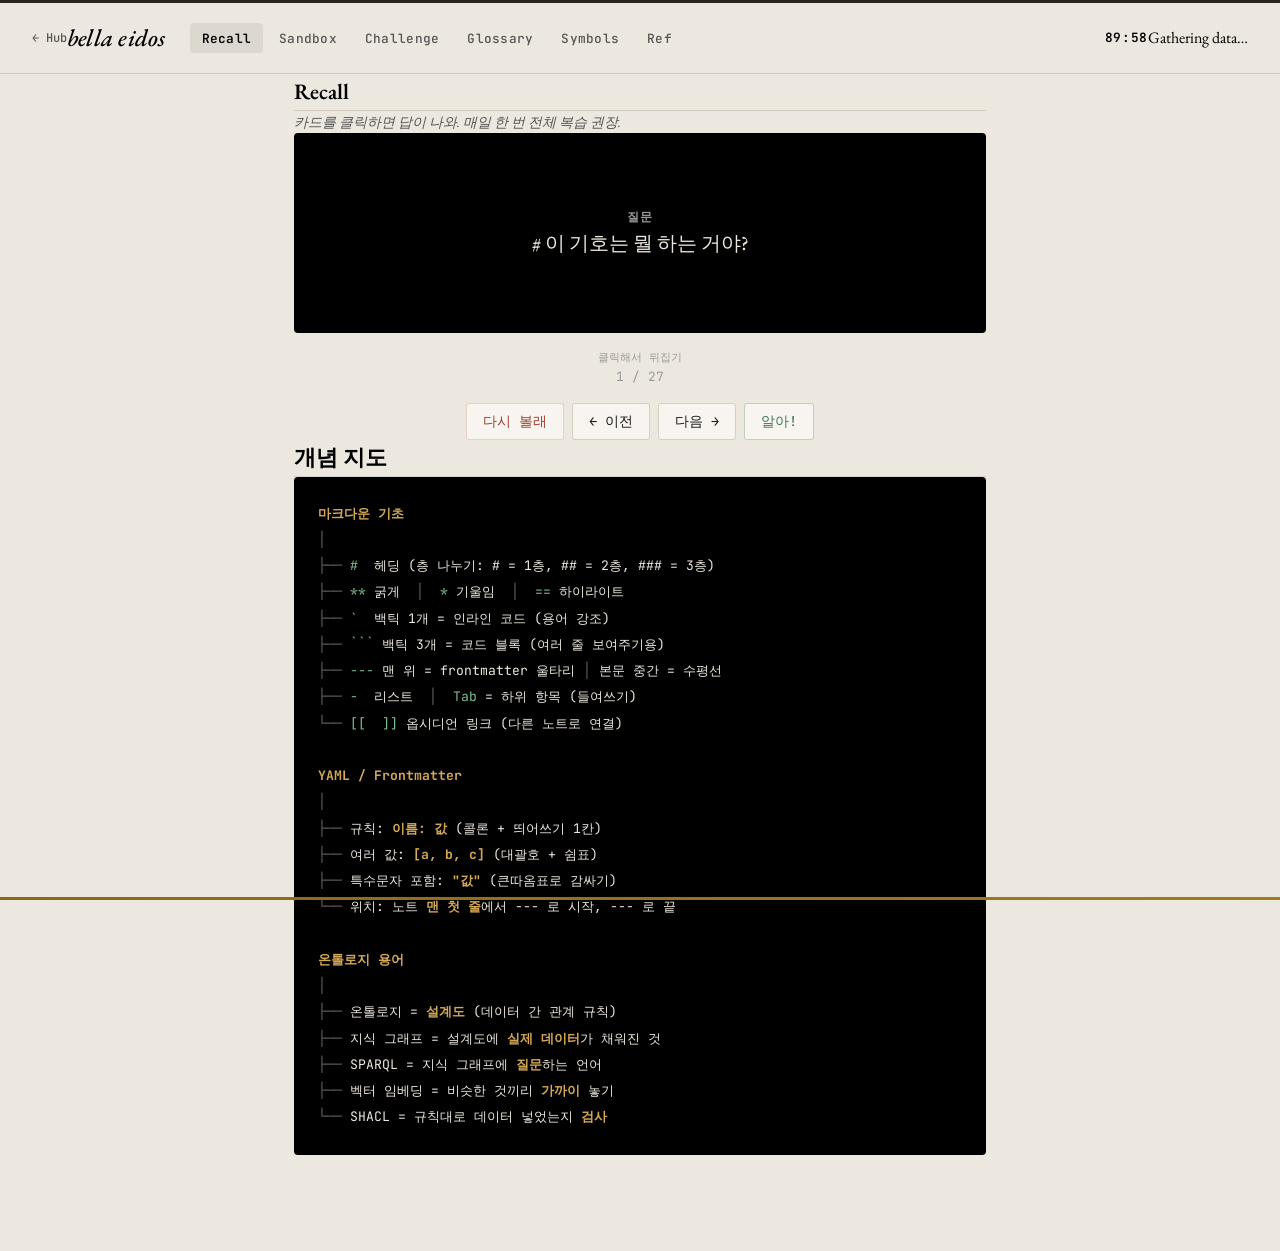
==== commit 95f4b177: "style: EB Garamond font, larger sizes, black text, mobile-friendly - Font: EB Garamond (classic edit" ====
--- a/md-yaml.html
+++ b/md-yaml.html
@@ -11,7 +11,7 @@
   .page.active { display: block; }
 
   .section-title {
-    font-family: 'Cormorant Garamond', serif;
+    font-family: 'EB Garamond', serif;
     font-size: 22px;
     font-weight: 600;
     color: var(--text);
@@ -270,7 +270,7 @@
     <div class="flashcard" id="flashcard" onclick="EidosTrainer.flipCard()">
       <div class="flash-face flash-front">
         <div class="label" style="color:var(--text-dim);margin-bottom:var(--sp-4);">질문</div>
-        <div id="fc-question" style="font-family:'Cormorant Garamond',serif;font-size:20px;font-weight:500;line-height:1.5;"></div>
+        <div id="fc-question" style="font-family:'EB Garamond',serif;font-size:20px;font-weight:500;line-height:1.5;"></div>
       </div>
       <div class="flash-face flash-back">
         <div class="label" style="color:var(--purple);margin-bottom:var(--sp-4);">답</div>
--- a/css/eidos.css
+++ b/css/eidos.css
@@ -1,1187 +1,1073 @@
 /* ============================================================
    bella eidos — Design System
-   "Philosophical Sanctuary"
-   Plato's cave in reverse: forms emerging from darkness
-   into golden light.
+   Editorial warmth. The New Yorker's precision
+   meets a personal learning sanctuary.
    ============================================================ */
 
-/* --- Fonts ------------------------------------------------- */
-@import url('https://fonts.googleapis.com/css2?family=Cormorant+Garamond:ital,wght@0,300;0,400;0,500;0,600;0,700;1,300;1,400;1,500;1,600;1,700&family=JetBrains+Mono:wght@400;500;600&family=Pretendard+Variable&display=swap');
+@import url('https://fonts.googleapis.com/css2?family=EB+Garamond:ital,wght@0,400;0,500;0,600;0,700;0,800;1,400;1,500;1,600;1,700&family=JetBrains+Mono:wght@400;500;600&display=swap');
 
 /* --- Custom Properties ------------------------------------- */
 :root {
-  /* surfaces */
-  --bg:            #141210;
-  --bg-elevated:   #1E1C18;
-  --card:          #252220;
-  --card-hover:    #2E2B27;
-
-  /* borders */
-  --border:        rgba(212, 168, 85, 0.12);
-  --border-hover:  rgba(212, 168, 85, 0.25);
-
-  /* text */
-  --text:          #F0EBE1;
-  --text-secondary:#A09882;
-  --text-dim:      #6B6355;
-
-  /* accent — warm amber / gold */
-  --accent:        #D4A855;
-  --accent-light:  rgba(212, 168, 85, 0.12);
-  --accent-glow:   rgba(212, 168, 85, 0.06);
-
-  /* semantic */
-  --green:         #7EBF8E;
-  --green-bg:      rgba(126, 191, 142, 0.1);
-  --red:           #D4625A;
-  --purple:        #9B8EC4;
-  --purple-bg:     rgba(155, 142, 196, 0.1);
-  --purple-border: rgba(155, 142, 196, 0.25);
-
-  /* spacing scale */
-  --sp-1: 4px;
-  --sp-2: 8px;
-  --sp-3: 12px;
-  --sp-4: 16px;
-  --sp-5: 20px;
-  --sp-6: 24px;
-  --sp-7: 28px;
-  --sp-8: 32px;
-  --sp-10: 40px;
-  --sp-12: 48px;
-  --sp-16: 64px;
-
-  /* transitions */
-  --ease-out: cubic-bezier(0.25, 0.46, 0.45, 0.94);
-  --ease-spring: cubic-bezier(0.34, 1.56, 0.64, 1);
-
-  /* radii */
-  --radius-sm: 8px;
-  --radius-md: 12px;
-  --radius-lg: 16px;
-  --radius-xl: 24px;
-  --radius-pill: 999px;
-}
-
-
-/* ============================================================
-   1. RESET & BASE
-   ============================================================ */
-*, *::before, *::after {
-  box-sizing: border-box;
-  margin: 0;
-  padding: 0;
-}
-
-html {
-  scroll-behavior: smooth;
+  --bg:            #EDE8DF;
+  --bg-warm:       #E6E0D5;
+  --card:          #F8F5F0;
+  --card-hover:    #FFFFFF;
+
+  --border:        #D5CFC4;
+  --border-light:  #E0DAD0;
+  --rule:          #2C2620;
+  --rule-light:    rgba(44, 38, 32, 0.15);
+
+  --text:          #000000;
+  --text-body:     #1A1A1A;
+  --text-secondary:#555555;
+  --text-dim:      #999999;
+
+  --accent:        #8B6914;
+  --accent-hover:  #A37B1A;
+  --accent-bg:     rgba(139, 105, 20, 0.06);
+
+  --green:         #3D7A52;
+  --green-bg:      rgba(61, 122, 82, 0.07);
+  --purple:        #6B5B8A;
+  --purple-bg:     rgba(107, 91, 138, 0.07);
+  --purple-border: rgba(107, 91, 138, 0.2);
+  --warm-red:      #A04030;
+
+  --serif:         'EB Garamond', 'Georgia', serif;
+  --mono:          'JetBrains Mono', monospace;
+  --system:        -apple-system, 'Helvetica Neue', sans-serif;
+}
+
+/* --- Reset ------------------------------------------------- */
+*, *::before, *::after { margin: 0; padding: 0; box-sizing: border-box; }
+
+html { scroll-behavior: smooth; }
+
+body {
+  font-family: var(--serif);
+  background: var(--bg);
+  color: var(--text);
+  line-height: 1.6;
   -webkit-font-smoothing: antialiased;
   -moz-osx-font-smoothing: grayscale;
-  text-rendering: optimizeLegibility;
-}
-
-body {
-  font-family: 'Pretendard Variable', 'Pretendard', -apple-system,
-               BlinkMacSystemFont, 'Segoe UI', Roboto, sans-serif;
-  font-size: 15px;
+}
+
+::selection {
+  background: rgba(139, 105, 20, 0.15);
+  color: var(--text);
+}
+
+::-webkit-scrollbar { width: 5px; }
+::-webkit-scrollbar-track { background: transparent; }
+::-webkit-scrollbar-thumb { background: var(--border); border-radius: 3px; }
+::-webkit-scrollbar-thumb:hover { background: var(--text-secondary); }
+
+/* --- Top Rule (New Yorker signature) ----------------------- */
+body::before {
+  content: '';
+  display: block;
+  height: 3px;
+  background: var(--rule);
+}
+
+/* --- Typography -------------------------------------------- */
+.display-lg {
+  font-family: var(--serif);
   font-weight: 400;
-  line-height: 1.65;
-  color: var(--text);
-  background: var(--bg);
-  min-height: 100vh;
-}
-
-/* Scrollbar — thin, warm */
-::-webkit-scrollbar {
-  width: 6px;
-  height: 6px;
-}
-::-webkit-scrollbar-track {
-  background: transparent;
-}
-::-webkit-scrollbar-thumb {
-  background: rgba(212, 168, 85, 0.18);
-  border-radius: 3px;
-}
-::-webkit-scrollbar-thumb:hover {
-  background: rgba(212, 168, 85, 0.32);
-}
-
-/* Firefox */
-* {
-  scrollbar-width: thin;
-  scrollbar-color: rgba(212, 168, 85, 0.18) transparent;
-}
-
-/* Selection */
-::selection {
-  background: rgba(212, 168, 85, 0.28);
-  color: var(--text);
-}
-
-a {
-  color: var(--accent);
-  text-decoration: none;
-  transition: color 0.2s var(--ease-out);
-}
-a:hover {
-  color: #E4BE72;
-}
-
-img, svg {
-  display: block;
-  max-width: 100%;
-}
-
-button {
-  font-family: inherit;
-  cursor: pointer;
-  border: none;
-  background: none;
-  color: inherit;
-}
-
-input, textarea, select {
-  font-family: inherit;
-  color: inherit;
-}
-
-
-/* ============================================================
-   2. TYPOGRAPHY SCALE
-   ============================================================ */
-.display-xl {
-  font-family: 'Cormorant Garamond', 'Georgia', serif;
-  font-size: 42px;
-  font-weight: 300;
   font-style: italic;
+  font-size: 3rem;
   line-height: 1.2;
   letter-spacing: -0.01em;
   color: var(--text);
 }
 
 .display {
-  font-family: 'Cormorant Garamond', 'Georgia', serif;
-  font-size: 32px;
+  font-family: var(--serif);
   font-weight: 400;
+  font-size: 2.1rem;
   line-height: 1.25;
-  letter-spacing: -0.005em;
   color: var(--text);
 }
 
 .heading {
-  font-family: 'Cormorant Garamond', 'Georgia', serif;
-  font-size: 22px;
-  font-weight: 600;
+  font-family: var(--serif);
+  font-weight: 600;
+  font-size: 1.6rem;
   line-height: 1.3;
   color: var(--text);
 }
 
 .subheading {
-  font-family: 'Cormorant Garamond', 'Georgia', serif;
-  font-size: 16px;
-  font-weight: 600;
-  line-height: 1.4;
-  color: var(--text);
-}
-
-.body {
-  font-family: 'Pretendard Variable', 'Pretendard', -apple-system,
-               BlinkMacSystemFont, 'Segoe UI', Roboto, sans-serif;
-  font-size: 15px;
-  font-weight: 400;
-  line-height: 1.65;
-  color: var(--text);
+  font-family: var(--serif);
+  font-weight: 600;
+  font-size: 1.25rem;
+  color: var(--text);
+}
+
+.body-text {
+  font-family: var(--serif);
+  font-size: 1.15rem;
+  color: var(--text-body);
+  line-height: 1.75;
+}
+
+.label {
+  font-family: var(--mono);
+  font-size: 0.75rem;
+  font-weight: 600;
+  letter-spacing: 0.1em;
+  text-transform: uppercase;
+  color: var(--text-secondary);
 }
 
 .mono {
-  font-family: 'JetBrains Mono', 'Fira Code', 'Cascadia Code', monospace;
-  font-size: 14px;
-  font-weight: 400;
-  line-height: 1.6;
-}
-
-.label {
-  font-family: 'JetBrains Mono', 'Fira Code', monospace;
-  font-size: 11px;
-  font-weight: 600;
-  text-transform: uppercase;
-  letter-spacing: 1.5px;
-  color: var(--text-secondary);
+  font-family: var(--mono);
+  font-size: 0.95rem;
 }
 
 .caption {
-  font-size: 12px;
-  line-height: 1.5;
+  font-family: var(--mono);
+  font-size: 0.8rem;
   color: var(--text-dim);
 }
 
-
-/* ============================================================
-   3. LAYOUT
-   ============================================================ */
+/* --- Layout ------------------------------------------------ */
 .hub-container {
-  max-width: 900px;
+  max-width: 720px;
   margin: 0 auto;
-  padding: var(--sp-10) var(--sp-6);
+  padding: 0 2rem;
 }
 
 .page-container {
-  max-width: 780px;
+  max-width: 740px;
   margin: 0 auto;
-  padding: var(--sp-10) var(--sp-6);
-}
-
-.grid-2 {
-  display: grid;
-  grid-template-columns: repeat(2, 1fr);
-  gap: var(--sp-5);
-}
-
-.grid-3 {
-  display: grid;
-  grid-template-columns: repeat(3, 1fr);
-  gap: var(--sp-5);
-}
-
-
-/* ============================================================
-   4. NAVIGATION
-   ============================================================ */
+  padding: 0 1.5rem 5rem;
+}
+
+/* --- Navigation -------------------------------------------- */
 .nav {
   position: sticky;
   top: 0;
   z-index: 100;
   display: flex;
   align-items: center;
-  gap: var(--sp-6);
-  padding: var(--sp-3) var(--sp-6);
-  background: rgba(20, 18, 16, 0.82);
-  backdrop-filter: blur(16px) saturate(1.4);
-  -webkit-backdrop-filter: blur(16px) saturate(1.4);
-  border-bottom: 1px solid var(--border);
+  padding: 1rem 2rem;
+  background: rgba(237, 232, 223, 0.92);
+  backdrop-filter: blur(16px);
+  -webkit-backdrop-filter: blur(16px);
+  border-bottom: 1px solid var(--rule-light);
 }
 
 .nav-brand {
-  font-family: 'Cormorant Garamond', serif;
+  font-family: var(--serif);
   font-style: italic;
   font-weight: 500;
-  font-size: 20px;
-  color: var(--accent);
-  letter-spacing: 0.02em;
-  white-space: nowrap;
-  flex-shrink: 0;
-}
+  font-size: 1.5rem;
+  color: var(--text);
+  text-decoration: none;
+  letter-spacing: 0.01em;
+}
+
+.nav-brand:hover { color: var(--accent); }
 
 .nav-tabs {
   display: flex;
-  gap: var(--sp-1);
-  flex-wrap: wrap;
+  gap: 0.25rem;
+  margin-left: 1.5rem;
 }
 
 .nav-tab {
-  padding: 6px 14px;
-  font-size: 13px;
+  font-family: var(--mono);
+  font-size: 0.8rem;
   font-weight: 500;
   color: var(--text-secondary);
-  border-radius: var(--radius-pill);
-  transition: all 0.25s var(--ease-out);
-  white-space: nowrap;
-}
+  background: none;
+  border: none;
+  padding: 0.4rem 0.75rem;
+  border-radius: 4px;
+  cursor: pointer;
+  transition: color 0.2s, background 0.2s;
+  letter-spacing: 0.02em;
+}
+
 .nav-tab:hover {
   color: var(--text);
-  background: var(--accent-light);
-}
+  background: rgba(44, 38, 32, 0.05);
+}
+
 .nav-tab.active {
-  color: var(--bg);
-  background: var(--accent);
-  box-shadow: 0 0 16px var(--accent-glow),
-              0 2px 8px rgba(212, 168, 85, 0.18);
+  color: var(--text);
+  background: rgba(44, 38, 32, 0.08);
+  font-weight: 600;
+}
+
+.nav-right {
+  margin-left: auto;
+  display: flex;
+  align-items: center;
+  gap: 1rem;
 }
 
 .nav-timer {
-  margin-left: auto;
-  font-family: 'JetBrains Mono', monospace;
-  font-size: 14px;
-  font-weight: 500;
+  font-family: var(--mono);
+  font-size: 0.8rem;
+  font-weight: 600;
+  color: var(--text);
+  letter-spacing: 0.05em;
+}
+
+.nav-timer.warning { color: var(--accent); }
+.nav-timer.critical { color: var(--warm-red); }
+
+.nav-back {
+  font-family: var(--mono);
+  font-size: 0.7rem;
+  color: var(--text-secondary);
+  text-decoration: none;
+  transition: color 0.2s;
+}
+
+.nav-back:hover { color: var(--text); }
+
+/* --- Streak Badge ------------------------------------------ */
+.streak-badge {
+  font-family: var(--mono);
+  font-size: 0.7rem;
+  font-weight: 600;
   color: var(--accent);
-  white-space: nowrap;
-  letter-spacing: 0.05em;
-}
-
-.nav-streak {
-  display: inline-flex;
-  align-items: center;
-  gap: var(--sp-1);
-  padding: 4px 10px;
-  font-family: 'JetBrains Mono', monospace;
-  font-size: 12px;
-  font-weight: 600;
+  background: var(--accent-bg);
+  border: 1px solid rgba(139, 105, 20, 0.15);
+  padding: 0.3rem 0.7rem;
+  border-radius: 3px;
+  letter-spacing: 0.04em;
+}
+
+/* --- ZPD Indicator ----------------------------------------- */
+.zpd-badge {
+  font-family: var(--mono);
+  font-size: 0.6rem;
+  font-weight: 600;
+  padding: 0.25rem 0.6rem;
+  border-radius: 3px;
+  letter-spacing: 0.06em;
+  text-transform: uppercase;
+}
+
+.zpd-badge.easy {
+  color: var(--text-dim);
+  background: rgba(44, 38, 32, 0.04);
+}
+
+.zpd-badge.optimal {
+  color: var(--green);
+  background: var(--green-bg);
+}
+
+.zpd-badge.hard {
   color: var(--accent);
-  background: var(--accent-glow);
-  border: 1px solid var(--border);
-  border-radius: var(--radius-pill);
-  box-shadow: 0 0 12px var(--accent-glow);
-}
-
-
-/* ============================================================
-   5. CARDS
-   ============================================================ */
+  background: var(--accent-bg);
+}
+
+/* --- Cards ------------------------------------------------- */
 .card {
   background: var(--card);
-  border: 1px solid var(--border);
-  border-radius: var(--radius-lg);
-  padding: var(--sp-7);
-  box-shadow: 0 2px 12px rgba(0, 0, 0, 0.15),
-              0 0 0 0 var(--accent-glow);
-  transition: transform 0.3s var(--ease-out),
-              border-color 0.3s var(--ease-out),
-              box-shadow 0.3s var(--ease-out);
-}
+  border: 1px solid var(--border-light);
+  border-radius: 4px;
+  padding: 1.5rem;
+  margin-bottom: 1rem;
+  transition: border-color 0.3s, box-shadow 0.3s;
+}
+
 .card:hover {
-  transform: translateY(-2px);
-  border-color: var(--border-hover);
-  box-shadow: 0 8px 24px rgba(0, 0, 0, 0.2),
-              0 0 0 1px var(--border-hover);
+  border-color: var(--border);
 }
 
 .card-header {
   display: flex;
   justify-content: space-between;
   align-items: center;
-  margin-bottom: var(--sp-5);
+  margin-bottom: 1rem;
 }
 
 .card-accent {
-  background: var(--accent-light);
-  border-color: var(--border-hover);
-}
-
-
-/* ============================================================
-   6. FLASHCARD (3D FLIP)
-   ============================================================ */
+  background: var(--accent-bg);
+  border-color: rgba(139, 105, 20, 0.15);
+}
+
+/* --- Horizontal Rule (editorial) --------------------------- */
+.rule {
+  border: none;
+  border-top: 1px solid var(--rule-light);
+  margin: 2rem 0;
+}
+
+.rule-thick {
+  border: none;
+  border-top: 2px solid var(--rule);
+  margin: 2rem 0;
+}
+
+/* --- Section Titles ---------------------------------------- */
+.section-title {
+  font-family: var(--serif);
+  font-weight: 600;
+  font-size: 1.4rem;
+  color: var(--text);
+  padding-bottom: 0.5rem;
+  border-bottom: 2px solid var(--rule);
+  margin-bottom: 1.25rem;
+}
+
+.section-desc {
+  font-family: var(--serif);
+  font-size: 1.1rem;
+  color: var(--text-secondary);
+  margin-bottom: 1.5rem;
+  font-style: italic;
+}
+
+/* --- Flashcard (3D Flip) ----------------------------------- */
 .flashcard-container {
   perspective: 1000px;
-  width: 100%;
+  margin-bottom: 1rem;
 }
 
 .flashcard {
+  min-height: 200px;
+  cursor: pointer;
   position: relative;
-  min-height: 220px;
+  transition: transform 0.6s ease;
   transform-style: preserve-3d;
-  transition: transform 0.6s var(--ease-out);
-  cursor: pointer;
-}
-.flashcard.flipped {
-  transform: rotateY(180deg);
-}
+}
+
+.flashcard.flipped { transform: rotateY(180deg); }
 
 .flash-face {
   position: absolute;
   inset: 0;
+  backface-visibility: hidden;
+  border-radius: 4px;
+  padding: 2rem;
   display: flex;
   flex-direction: column;
   justify-content: center;
   align-items: center;
-  padding: var(--sp-8);
-  border-radius: var(--radius-lg);
-  backface-visibility: hidden;
-  -webkit-backface-visibility: hidden;
   text-align: center;
 }
 
 .flash-front {
-  background: linear-gradient(145deg, var(--card) 0%, #2A2722 100%);
-  border: 1px solid var(--border);
-  color: var(--text);
-  font-family: 'Cormorant Garamond', serif;
-  font-size: 20px;
+  background: var(--text);
+  color: var(--bg);
+}
+
+.flash-front .q-label {
+  font-family: var(--mono);
+  font-size: 0.6rem;
+  letter-spacing: 0.15em;
+  text-transform: uppercase;
+  color: rgba(237, 232, 223, 0.4);
+  margin-bottom: 1rem;
+}
+
+.flash-front .q-text {
+  font-family: var(--serif);
+  font-size: 1.45rem;
   font-weight: 500;
-  line-height: 1.4;
+  line-height: 1.5;
+  color: var(--bg);
 }
 
 .flash-back {
-  background: var(--purple-bg);
-  border: 1px solid var(--purple-border);
+  background: var(--card);
   color: var(--text);
   transform: rotateY(180deg);
-  font-size: 15px;
-  line-height: 1.6;
+  border: 2px solid var(--purple-border);
+}
+
+.flash-back .a-label {
+  font-family: var(--mono);
+  font-size: 0.6rem;
+  letter-spacing: 0.15em;
+  text-transform: uppercase;
+  color: var(--purple);
+  margin-bottom: 1rem;
+}
+
+.flash-back .a-text {
+  font-family: var(--serif);
+  font-size: 1.15rem;
+  line-height: 1.7;
+  color: var(--text-body);
 }
 
 .flash-hint {
-  font-size: 12px;
+  font-family: var(--mono);
+  font-size: 0.7rem;
   color: var(--text-dim);
   text-align: center;
-  margin-top: var(--sp-3);
+  margin-top: 0.5rem;
 }
 
 .flash-nav {
   display: flex;
   justify-content: center;
-  align-items: center;
-  gap: var(--sp-3);
-  margin-top: var(--sp-5);
+  gap: 0.5rem;
+  margin-top: 1rem;
 }
 
 .flash-btn {
-  padding: 8px 20px;
-  font-size: 13px;
+  font-family: var(--mono);
+  font-size: 0.85rem;
   font-weight: 500;
-  border-radius: var(--radius-pill);
+  padding: 0.5rem 1rem;
+  border-radius: 3px;
   border: 1px solid var(--border);
-  background: var(--bg-elevated);
-  color: var(--text-secondary);
-  transition: all 0.25s var(--ease-out);
-}
+  background: var(--card);
+  color: var(--text-body);
+  cursor: pointer;
+  transition: all 0.2s;
+}
+
 .flash-btn:hover {
-  border-color: var(--border-hover);
-  color: var(--text);
-  transform: translateY(-1px);
-}
+  border-color: var(--text);
+  color: var(--text);
+}
+
 .flash-btn.know {
-  border-color: rgba(126, 191, 142, 0.3);
   color: var(--green);
+  border-color: rgba(61, 122, 82, 0.3);
+}
+
+.flash-btn.know:hover {
   background: var(--green-bg);
-}
-.flash-btn.know:hover {
-  border-color: rgba(126, 191, 142, 0.5);
-  box-shadow: 0 0 12px rgba(126, 191, 142, 0.1);
-}
+  border-color: var(--green);
+}
+
 .flash-btn.dunno {
-  border-color: rgba(212, 98, 90, 0.3);
-  color: var(--red);
-  background: rgba(212, 98, 90, 0.08);
-}
+  color: var(--warm-red);
+  border-color: rgba(160, 64, 48, 0.2);
+}
+
 .flash-btn.dunno:hover {
-  border-color: rgba(212, 98, 90, 0.5);
-  box-shadow: 0 0 12px rgba(212, 98, 90, 0.1);
-}
-
-
-/* ============================================================
-   7. SANDBOX
-   ============================================================ */
+  background: rgba(160, 64, 48, 0.06);
+  border-color: var(--warm-red);
+}
+
+/* --- Sandbox ----------------------------------------------- */
 .sandbox-grid {
   display: grid;
   grid-template-columns: 1fr 1fr;
-  gap: var(--sp-5);
-  min-height: 360px;
+  gap: 1rem;
+  margin-bottom: 1rem;
+}
+
+.sandbox-col-label {
+  font-family: var(--mono);
+  font-size: 0.65rem;
+  font-weight: 600;
+  letter-spacing: 0.1em;
+  text-transform: uppercase;
+  color: var(--text-secondary);
+  margin-bottom: 0.5rem;
 }
 
 .sandbox-input {
   width: 100%;
-  min-height: 320px;
-  padding: var(--sp-5);
-  font-family: 'JetBrains Mono', monospace;
-  font-size: 13px;
+  min-height: 220px;
+  padding: 1.25rem;
+  border: 1px solid var(--border);
+  border-radius: 3px;
+  font-family: var(--mono);
+  font-size: 0.95rem;
+  line-height: 1.8;
+  resize: vertical;
+  background: var(--card);
+  color: var(--text);
+  outline: none;
+  transition: border-color 0.2s;
+}
+
+.sandbox-input:focus { border-color: var(--accent); }
+
+.sandbox-preview {
+  width: 100%;
+  min-height: 220px;
+  padding: 1.25rem;
+  border: 1px solid var(--border-light);
+  border-radius: 3px;
+  font-family: var(--serif);
+  font-size: 1.1rem;
   line-height: 1.7;
-  color: var(--text);
-  background: var(--bg);
-  border: 1px solid var(--border);
-  border-radius: var(--radius-md);
-  resize: vertical;
-  outline: none;
-  transition: border-color 0.25s var(--ease-out);
-}
-.sandbox-input:focus {
-  border-color: var(--border-hover);
-  box-shadow: 0 0 0 3px var(--accent-glow);
-}
-.sandbox-input::placeholder {
-  color: var(--text-dim);
-}
-
-.sandbox-preview {
-  padding: var(--sp-5);
-  background: var(--bg-elevated);
-  border: 1px solid var(--border);
-  border-radius: var(--radius-md);
-  overflow-y: auto;
-  line-height: 1.7;
-}
-
-/* Preview rendered markdown sub-styles */
-.sandbox-preview h1 {
-  font-family: 'Cormorant Garamond', serif;
-  font-size: 26px;
-  font-weight: 600;
-  margin-bottom: var(--sp-4);
+  background: #FFFFFF;
+  overflow: auto;
+  color: var(--text-body);
+}
+
+.sandbox-preview h1 { font-size: 1.5rem; font-weight: 700; margin: 0.5rem 0; color: var(--text); }
+.sandbox-preview h2 { font-size: 1.25rem; font-weight: 700; margin: 0.5rem 0; color: var(--text); }
+.sandbox-preview h3 { font-size: 1.05rem; font-weight: 700; margin: 0.5rem 0; color: var(--text); }
+.sandbox-preview code {
+  background: rgba(44, 38, 32, 0.06);
+  padding: 0.1rem 0.35rem;
+  border-radius: 2px;
+  font-family: var(--mono);
+  font-size: 0.82rem;
   color: var(--accent);
 }
-.sandbox-preview h2 {
-  font-family: 'Cormorant Garamond', serif;
-  font-size: 21px;
-  font-weight: 600;
-  margin-top: var(--sp-6);
-  margin-bottom: var(--sp-3);
-  color: var(--text);
-}
-.sandbox-preview h3 {
-  font-family: 'Cormorant Garamond', serif;
-  font-size: 17px;
-  font-weight: 600;
-  margin-top: var(--sp-5);
-  margin-bottom: var(--sp-2);
+.sandbox-preview pre {
+  background: var(--text);
+  color: var(--bg);
+  padding: 0.75rem;
+  border-radius: 3px;
+  font-family: var(--mono);
+  font-size: 0.82rem;
+  margin: 0.5rem 0;
+  overflow-x: auto;
+}
+.sandbox-preview .fm-block {
+  background: rgba(139, 105, 20, 0.04);
+  border: 1px solid rgba(139, 105, 20, 0.12);
+  border-radius: 3px;
+  padding: 0.75rem;
+  font-family: var(--mono);
+  font-size: 0.82rem;
+  margin-bottom: 0.75rem;
   color: var(--text-secondary);
 }
-.sandbox-preview code {
-  font-family: 'JetBrains Mono', monospace;
-  font-size: 13px;
-  padding: 2px 6px;
-  background: rgba(212, 168, 85, 0.08);
-  border-radius: 4px;
-  color: var(--accent);
-}
-.sandbox-preview pre {
-  padding: var(--sp-4);
-  background: var(--bg);
-  border: 1px solid var(--border);
-  border-radius: var(--radius-sm);
-  overflow-x: auto;
-  margin: var(--sp-4) 0;
-}
-.sandbox-preview pre code {
-  padding: 0;
-  background: none;
-  color: var(--text);
-}
+.sandbox-preview .fm-key { color: var(--accent); font-weight: 600; }
 .sandbox-preview mark {
-  background: rgba(212, 168, 85, 0.2);
-  color: var(--text);
-  padding: 1px 4px;
-  border-radius: 3px;
+  background: rgba(139, 105, 20, 0.12);
+  padding: 0.05rem 0.15rem;
+  border-radius: 1px;
 }
 .sandbox-preview hr {
   border: none;
-  height: 1px;
-  background: var(--border);
-  margin: var(--sp-6) 0;
+  border-top: 1px solid var(--border-light);
+  margin: 0.75rem 0;
 }
 .sandbox-preview a {
   color: var(--accent);
   text-decoration: underline;
-  text-decoration-color: rgba(212, 168, 85, 0.3);
-  text-underline-offset: 3px;
-}
-.sandbox-preview a:hover {
-  text-decoration-color: var(--accent);
-}
-.sandbox-preview .fm-block {
-  padding: var(--sp-3) var(--sp-4);
-  margin-bottom: var(--sp-4);
-  background: var(--bg);
-  border: 1px solid var(--border);
-  border-radius: var(--radius-sm);
-  font-family: 'JetBrains Mono', monospace;
-  font-size: 12px;
-  color: var(--text-dim);
-}
-.sandbox-preview .fm-key {
-  color: var(--accent);
-  font-weight: 600;
-}
-
-
-/* ============================================================
-   8. CHALLENGES
-   ============================================================ */
+  text-decoration-thickness: 1px;
+  text-underline-offset: 2px;
+}
+
+/* --- Challenges -------------------------------------------- */
 .challenge {
   background: var(--card);
-  border: 1px solid var(--border);
-  border-radius: var(--radius-lg);
-  padding: var(--sp-7);
+  border: 1px solid var(--border-light);
+  border-radius: 4px;
+  padding: 1.25rem 1.5rem;
+  margin-bottom: 0.75rem;
+}
+
+.challenge-q {
+  font-family: var(--serif);
+  font-size: 1.15rem;
+  font-weight: 600;
+  margin-bottom: 0.75rem;
+  color: var(--text);
 }
 
 .challenge-input {
   width: 100%;
-  min-height: 120px;
-  padding: var(--sp-4);
-  font-family: 'Pretendard Variable', sans-serif;
-  font-size: 14px;
-  line-height: 1.65;
-  color: var(--text);
-  background: var(--bg);
+  padding: 0.85rem;
   border: 1px solid var(--border);
-  border-radius: var(--radius-md);
+  border-radius: 3px;
+  font-family: var(--mono);
+  font-size: 0.95rem;
+  line-height: 1.6;
   resize: vertical;
+  min-height: 50px;
   outline: none;
-  transition: border-color 0.25s var(--ease-out);
-}
-.challenge-input:focus {
-  border-color: var(--border-hover);
-  box-shadow: 0 0 0 3px var(--accent-glow);
-}
+  background: #FFFFFF;
+  color: var(--text);
+}
+
+.challenge-input:focus { border-color: var(--accent); }
+
+.challenge-check {
+  margin-top: 0.5rem;
+  padding: 0.35rem 0.8rem;
+  border-radius: 3px;
+  border: 1px solid var(--border);
+  background: var(--card);
+  font-family: var(--mono);
+  font-size: 0.75rem;
+  cursor: pointer;
+  font-weight: 500;
+  color: var(--text-body);
+  transition: all 0.2s;
+}
+
+.challenge-check:hover { border-color: var(--text); color: var(--text); }
 
 .challenge-result {
-  margin-top: var(--sp-4);
-  padding: var(--sp-4);
-  border-radius: var(--radius-md);
-  font-size: 14px;
+  margin-top: 0.5rem;
+  padding: 0.65rem 0.85rem;
+  border-radius: 3px;
+  font-size: 0.85rem;
   line-height: 1.6;
-}
+  display: none;
+  font-family: var(--mono);
+  font-size: 0.8rem;
+}
+
 .challenge-result.correct {
+  display: block;
   background: var(--green-bg);
-  border: 1px solid rgba(126, 191, 142, 0.25);
+  border: 1px solid rgba(61, 122, 82, 0.2);
   color: var(--green);
 }
+
 .challenge-result.wrong {
-  background: var(--accent-light);
-  border: 1px solid var(--border-hover);
+  display: block;
+  background: var(--accent-bg);
+  border: 1px solid rgba(139, 105, 20, 0.15);
   color: var(--accent);
 }
 
-
-/* ============================================================
-   9. GLOSSARY / REFERENCE
-   ============================================================ */
+/* --- Glossary / Reference ---------------------------------- */
 .ref-row {
   display: flex;
-  align-items: baseline;
-  gap: var(--sp-4);
-  padding: var(--sp-3) 0;
-  border-bottom: 1px solid var(--border);
-}
-.ref-row:last-child {
-  border-bottom: none;
+  align-items: center;
+  gap: 0.75rem;
+  padding: 0.65rem 0;
+  border-bottom: 1px solid var(--border-light);
+  font-size: 1rem;
+  color: var(--text-body);
+}
+
+.ref-row:last-child { border-bottom: none; }
+
+.ref-keys {
+  min-width: 120px;
+  display: flex;
+  gap: 0.25rem;
+  align-items: center;
+  flex-wrap: wrap;
+}
+
+.ref-plus {
+  color: var(--text-dim);
+  font-size: 0.7rem;
 }
 
 .key {
-  display: inline-flex;
-  align-items: center;
-  justify-content: center;
-  min-width: 28px;
-  padding: 3px 8px;
-  font-family: 'JetBrains Mono', monospace;
-  font-size: 12px;
-  font-weight: 600;
-  color: var(--text-secondary);
-  background: var(--bg-elevated);
+  display: inline-block;
+  background: #FFFFFF;
   border: 1px solid var(--border);
-  border-bottom-width: 3px;
-  border-radius: 6px;
-  box-shadow: 0 1px 2px rgba(0, 0, 0, 0.2);
-}
-
-
-/* ============================================================
-   10. B+ CORE COMPONENTS
-   ============================================================ */
-
-/* Timer bar — thin accent line at bottom */
+  border-bottom: 2px solid var(--border);
+  border-radius: 3px;
+  padding: 0.1rem 0.5rem;
+  font-family: var(--mono);
+  font-size: 0.8rem;
+  font-weight: 600;
+  min-width: 1.5rem;
+  text-align: center;
+  color: var(--text);
+}
+
+/* --- Concept Map ------------------------------------------- */
+.concept-map {
+  background: var(--text);
+  border-radius: 4px;
+  padding: 1.5rem;
+  color: var(--bg);
+  font-family: var(--mono);
+  font-size: 0.82rem;
+  line-height: 2;
+  overflow-x: auto;
+  white-space: pre;
+  margin-bottom: 1rem;
+}
+
+.cm-dim { color: rgba(237, 232, 223, 0.35); }
+.cm-accent { color: #D4A855; font-weight: 700; }
+.cm-green { color: #7EBF8E; }
+.cm-yellow { color: #D4A855; }
+
+/* --- B+ Timer Bar ------------------------------------------ */
 .timer-bar {
   position: fixed;
   bottom: 0;
   left: 0;
   height: 3px;
-  background: linear-gradient(90deg, var(--accent), #E4BE72);
+  background: linear-gradient(90deg, var(--accent), var(--accent-hover));
+  width: 100%;
+  z-index: 200;
   transition: width 1s linear;
-  z-index: 200;
-  box-shadow: 0 0 8px rgba(212, 168, 85, 0.3);
-}
-
-/* Micro-rest overlay */
+}
+
+/* --- B+ Micro-Rest Overlay --------------------------------- */
 .micro-rest-overlay {
   position: fixed;
   inset: 0;
-  z-index: 500;
+  z-index: 300;
+  background: rgba(44, 38, 32, 0.94);
   display: flex;
   flex-direction: column;
+  align-items: center;
   justify-content: center;
-  align-items: center;
-  background: rgba(20, 18, 16, 0.95);
-  animation: fadeIn 0.5s var(--ease-out) forwards;
-}
-.micro-rest-overlay .rest-text {
-  font-family: 'Cormorant Garamond', serif;
+  animation: fadeIn 0.6s ease;
+}
+
+.micro-rest-overlay .rest-title {
+  font-family: var(--serif);
+  font-size: 2rem;
+  font-weight: 300;
   font-style: italic;
-  font-size: 28px;
-  font-weight: 300;
-  color: var(--text);
-  margin-bottom: var(--sp-8);
-  animation: breathe 4s ease-in-out infinite;
-}
-.micro-rest-overlay .rest-countdown {
-  position: relative;
+  color: var(--bg);
+  margin-bottom: 0.5rem;
+}
+
+.micro-rest-overlay .rest-subtitle {
+  font-family: var(--mono);
+  font-size: 0.7rem;
+  color: rgba(237, 232, 223, 0.4);
+  letter-spacing: 0.05em;
+  margin-bottom: 2rem;
+}
+
+.micro-rest-overlay .rest-ring {
   width: 80px;
   height: 80px;
 }
-.micro-rest-overlay .rest-countdown svg {
+
+.micro-rest-overlay .rest-ring circle {
+  fill: none;
+  stroke-width: 2;
+}
+
+.micro-rest-overlay .rest-ring .ring-bg {
+  stroke: rgba(237, 232, 223, 0.1);
+}
+
+.micro-rest-overlay .rest-ring .ring-progress {
+  stroke: var(--bg);
+  stroke-linecap: round;
   transform: rotate(-90deg);
-  width: 80px;
-  height: 80px;
-}
-.micro-rest-overlay .rest-countdown circle {
-  fill: none;
-  stroke: var(--accent);
-  stroke-width: 3;
-  stroke-linecap: round;
-  stroke-dasharray: 226;
-  animation: countdownRing 10s linear forwards;
-}
-.micro-rest-overlay .rest-seconds {
+  transform-origin: center;
+  transition: stroke-dashoffset 1s linear;
+}
+
+.micro-rest-overlay .rest-skip {
   position: absolute;
-  inset: 0;
+  bottom: 2rem;
+  font-family: var(--mono);
+  font-size: 0.65rem;
+  color: rgba(237, 232, 223, 0.25);
+  background: none;
+  border: none;
+  cursor: pointer;
+  letter-spacing: 0.05em;
+}
+
+.micro-rest-overlay .rest-skip:hover { color: rgba(237, 232, 223, 0.5); }
+
+/* --- B+ Error Reframe Card --------------------------------- */
+.error-reframe {
+  position: fixed;
+  bottom: 2rem;
+  left: 50%;
+  transform: translateX(-50%) translateY(20px);
+  background: var(--card);
+  border: 1px solid var(--purple-border);
+  border-radius: 4px;
+  padding: 0.85rem 1.25rem;
   display: flex;
   align-items: center;
-  justify-content: center;
-  font-family: 'JetBrains Mono', monospace;
-  font-size: 22px;
-  font-weight: 500;
-  color: var(--accent);
-}
-
-/* Error reframe — neuroplasticity card */
-.error-reframe {
-  background: var(--purple-bg);
-  border: 1px solid var(--purple-border);
-  border-radius: var(--radius-lg);
-  padding: var(--sp-6);
-  display: flex;
-  align-items: flex-start;
-  gap: var(--sp-4);
-  animation: fadeIn 0.4s var(--ease-out) forwards;
-}
-.error-reframe .brain-icon {
-  font-size: 24px;
-  flex-shrink: 0;
-  line-height: 1;
-}
+  gap: 0.75rem;
+  z-index: 250;
+  box-shadow: 0 4px 20px rgba(44, 38, 32, 0.1);
+  animation: slideUp 0.4s ease forwards;
+  cursor: pointer;
+}
+
+.error-reframe .reframe-icon {
+  font-size: 1.2rem;
+}
+
+.error-reframe .reframe-label {
+  font-family: var(--mono);
+  font-size: 0.6rem;
+  font-weight: 600;
+  letter-spacing: 0.1em;
+  text-transform: uppercase;
+  color: var(--purple);
+}
+
 .error-reframe .reframe-text {
-  font-size: 14px;
-  line-height: 1.6;
-  color: var(--text);
-}
-.error-reframe .reframe-title {
-  font-family: 'Cormorant Garamond', serif;
-  font-weight: 600;
-  font-size: 16px;
-  color: var(--purple);
-  margin-bottom: var(--sp-1);
-}
-
-/* ZPD indicator badge */
-.zpd-indicator {
-  display: inline-flex;
-  align-items: center;
-  gap: var(--sp-1);
-  padding: 3px 10px;
-  font-family: 'JetBrains Mono', monospace;
-  font-size: 10px;
-  font-weight: 600;
-  text-transform: uppercase;
-  letter-spacing: 1px;
-  border-radius: var(--radius-pill);
-  border: 1px solid;
-}
-.zpd-indicator.too-easy {
-  color: var(--text-dim);
-  border-color: rgba(107, 99, 85, 0.3);
-  background: rgba(107, 99, 85, 0.08);
-}
-.zpd-indicator.optimal {
-  color: var(--green);
-  border-color: rgba(126, 191, 142, 0.3);
-  background: var(--green-bg);
-}
-.zpd-indicator.scaffold-needed {
-  color: var(--purple);
-  border-color: var(--purple-border);
-  background: var(--purple-bg);
-}
-
-/* Session complete overlay */
+  font-family: var(--serif);
+  font-size: 0.85rem;
+  font-style: italic;
+  color: var(--text-body);
+}
+
+/* --- Session Complete Overlay ------------------------------ */
 .session-complete-overlay {
   position: fixed;
   inset: 0;
-  z-index: 500;
+  z-index: 300;
+  background: rgba(44, 38, 32, 0.92);
   display: flex;
   flex-direction: column;
+  align-items: center;
   justify-content: center;
-  align-items: center;
-  background: rgba(20, 18, 16, 0.95);
-  animation: fadeIn 0.6s var(--ease-out) forwards;
+  animation: fadeIn 0.6s ease;
+}
+
+.session-complete-overlay .complete-title {
+  font-family: var(--serif);
+  font-size: 2rem;
+  font-weight: 300;
+  font-style: italic;
+  color: var(--bg);
+  margin-bottom: 2rem;
+}
+
+.session-complete-overlay .complete-stats {
+  display: grid;
+  grid-template-columns: repeat(3, 1fr);
+  gap: 2rem;
   text-align: center;
-}
-.session-complete-overlay .complete-title {
-  font-family: 'Cormorant Garamond', serif;
-  font-style: italic;
-  font-size: 36px;
+  margin-bottom: 2rem;
+}
+
+.session-complete-overlay .stat-number {
+  font-family: var(--serif);
+  font-size: 2rem;
   font-weight: 300;
+  color: var(--bg);
+}
+
+.session-complete-overlay .stat-label {
+  font-family: var(--mono);
+  font-size: 0.6rem;
+  color: rgba(237, 232, 223, 0.4);
+  letter-spacing: 0.1em;
+  text-transform: uppercase;
+  margin-top: 0.25rem;
+}
+
+.session-complete-overlay .complete-btn {
+  font-family: var(--mono);
+  font-size: 0.75rem;
+  padding: 0.6rem 1.5rem;
+  border: 1px solid rgba(237, 232, 223, 0.2);
+  border-radius: 3px;
+  background: none;
+  color: var(--bg);
+  cursor: pointer;
+  transition: all 0.2s;
+}
+
+.session-complete-overlay .complete-btn:hover {
+  background: rgba(237, 232, 223, 0.08);
+  border-color: rgba(237, 232, 223, 0.4);
+}
+
+/* --- Domain Cards (Hub) ------------------------------------ */
+.domain-card {
+  background: var(--card);
+  border: 1px solid var(--border-light);
+  border-radius: 4px;
+  padding: 1.5rem;
+  transition: border-color 0.3s, box-shadow 0.3s, transform 0.2s;
+  cursor: pointer;
+  position: relative;
+}
+
+.domain-card:hover {
+  border-color: var(--accent);
+  box-shadow: 0 2px 16px rgba(139, 105, 20, 0.06);
+  transform: translateY(-1px);
+}
+
+.domain-card.locked {
+  opacity: 0.4;
+  pointer-events: none;
+  cursor: default;
+}
+
+.domain-card .card-icon {
+  font-family: var(--mono);
+  font-size: 0.9rem;
+  font-weight: 600;
   color: var(--accent);
-  margin-bottom: var(--sp-4);
-}
-.session-complete-overlay .complete-body {
-  font-size: 15px;
+  margin-bottom: 0.75rem;
+}
+
+.domain-card .card-title {
+  font-family: var(--serif);
+  font-weight: 600;
+  font-size: 1.35rem;
+  color: var(--text);
+  margin-bottom: 0.3rem;
+}
+
+.domain-card .card-desc {
+  font-family: var(--mono);
+  font-size: 0.85rem;
   color: var(--text-secondary);
-  max-width: 400px;
-  line-height: 1.7;
-}
-
-
-/* ============================================================
-   11. DOMAIN CARD (HUB)
-   ============================================================ */
-.domain-card {
-  position: relative;
-  display: flex;
-  flex-direction: column;
-  justify-content: center;
-  min-height: 160px;
-  padding: var(--sp-7);
-  background: var(--card);
-  border: 1px solid var(--border);
-  border-radius: var(--radius-lg);
-  overflow: hidden;
-  transition: all 0.35s var(--ease-out);
-  cursor: pointer;
-}
-.domain-card::before {
-  content: '';
+  line-height: 1.5;
+  margin-bottom: 0.5rem;
+}
+
+.domain-card .card-tags {
+  font-family: var(--mono);
+  font-size: 0.65rem;
+  color: var(--text-dim);
+  letter-spacing: 0.02em;
+}
+
+.domain-card .card-cta {
   position: absolute;
-  inset: 0;
-  background: radial-gradient(
-    ellipse at 30% 50%,
-    var(--accent-glow) 0%,
-    transparent 70%
-  );
-  opacity: 0;
-  transition: opacity 0.35s var(--ease-out);
-}
-.domain-card:hover {
-  transform: translateY(-3px);
-  border-color: var(--border-hover);
-  box-shadow: 0 12px 32px rgba(0, 0, 0, 0.25),
-              0 0 24px var(--accent-glow);
-}
-.domain-card:hover::before {
-  opacity: 1;
-}
-
-.domain-card .domain-icon {
-  font-size: 28px;
-  margin-bottom: var(--sp-3);
-  position: relative;
-  z-index: 1;
-}
-.domain-card .domain-title {
-  font-family: 'Cormorant Garamond', serif;
-  font-size: 20px;
-  font-weight: 600;
-  color: var(--text);
-  position: relative;
-  z-index: 1;
-  margin-bottom: var(--sp-1);
-}
-.domain-card .domain-desc {
-  font-size: 13px;
-  color: var(--text-secondary);
-  position: relative;
-  z-index: 1;
-}
-.domain-card .domain-start {
-  position: absolute;
-  bottom: var(--sp-5);
-  right: var(--sp-5);
-  font-family: 'JetBrains Mono', monospace;
-  font-size: 11px;
-  font-weight: 600;
-  text-transform: uppercase;
-  letter-spacing: 1px;
+  right: 1.5rem;
+  bottom: 1.5rem;
+  font-family: var(--mono);
+  font-size: 0.7rem;
   color: var(--accent);
   opacity: 0;
-  transform: translateX(-8px);
-  transition: all 0.3s var(--ease-out);
-  z-index: 1;
-}
-.domain-card:hover .domain-start {
+  transform: translateX(-4px);
+  transition: opacity 0.3s, transform 0.3s;
+}
+
+.domain-card:hover .card-cta {
   opacity: 1;
   transform: translateX(0);
 }
 
-.domain-card.locked {
-  opacity: 0.4;
-  cursor: default;
-  pointer-events: none;
-}
-.domain-card.locked .domain-badge {
-  position: absolute;
-  top: var(--sp-4);
-  right: var(--sp-4);
-  font-family: 'JetBrains Mono', monospace;
-  font-size: 10px;
-  font-weight: 600;
+.domain-card .card-badge {
+  font-family: var(--mono);
+  font-size: 0.6rem;
+  font-weight: 600;
+  color: var(--text-dim);
+  background: rgba(44, 38, 32, 0.04);
+  border: 1px solid var(--border-light);
+  border-radius: 2px;
+  padding: 0.15rem 0.4rem;
+  letter-spacing: 0.06em;
   text-transform: uppercase;
-  letter-spacing: 1px;
+}
+
+/* --- Stats ------------------------------------------------- */
+.stat-grid {
+  display: grid;
+  grid-template-columns: repeat(3, 1fr);
+  gap: 1rem;
+  text-align: center;
+}
+
+.stat-number {
+  font-family: var(--serif);
+  font-size: 2rem;
+  font-weight: 300;
+  color: var(--text);
+}
+
+.stat-label {
+  font-family: var(--mono);
+  font-size: 0.6rem;
   color: var(--text-dim);
-  background: var(--bg);
-  padding: 3px 10px;
-  border-radius: var(--radius-pill);
-  border: 1px solid var(--border);
-}
-
-
-/* ============================================================
-   12. STATS / LOG
-   ============================================================ */
-.stat-number {
-  font-family: 'Cormorant Garamond', serif;
-  font-size: 38px;
-  font-weight: 300;
-  color: var(--accent);
-  line-height: 1;
-}
-
-.stat-label {
-  font-size: 12px;
-  color: var(--text-dim);
-  margin-top: var(--sp-1);
-}
-
+  letter-spacing: 0.1em;
+  text-transform: uppercase;
+  margin-top: 0.15rem;
+}
+
+/* --- Log Entries ------------------------------------------- */
 .log-entry {
   display: flex;
   align-items: center;
-  gap: var(--sp-4);
-  padding: var(--sp-3) 0;
-}
-
-.log-entry .log-date {
-  font-family: 'JetBrains Mono', monospace;
-  font-size: 12px;
-  color: var(--text-dim);
-  min-width: 72px;
-  flex-shrink: 0;
+  gap: 0.75rem;
+  padding: 0.65rem 0;
+  border-bottom: 1px solid var(--border-light);
+}
+
+.log-entry:last-child { border-bottom: none; }
+
+.log-date {
+  font-family: var(--mono);
+  font-size: 0.8rem;
+  color: var(--text-secondary);
+  min-width: 5.5rem;
 }
 
 .log-bar-bg {
   flex: 1;
-  height: 6px;
-  background: var(--bg);
-  border-radius: 3px;
+  height: 4px;
+  background: var(--border-light);
+  border-radius: 2px;
   overflow: hidden;
 }
 
 .log-bar {
   height: 100%;
-  background: linear-gradient(90deg, var(--accent), #E4BE72);
-  border-radius: 3px;
-  transition: width 0.8s var(--ease-out);
-}
-
-.log-entry .log-score {
-  font-family: 'JetBrains Mono', monospace;
-  font-size: 13px;
-  font-weight: 600;
-  color: var(--text-secondary);
-  min-width: 36px;
+  border-radius: 2px;
+  background: var(--accent);
+  transition: width 0.3s;
+}
+
+.log-score {
+  font-family: var(--mono);
+  font-size: 0.8rem;
+  font-weight: 600;
+  min-width: 2.5rem;
   text-align: right;
-  flex-shrink: 0;
-}
-
-
-/* ============================================================
-   13. CONCEPT MAP
-   ============================================================ */
-.concept-map {
-  background: var(--card);
-  border: 1px solid var(--border);
-  border-radius: var(--radius-lg);
-  padding: var(--sp-6);
-  font-family: 'JetBrains Mono', monospace;
-  font-size: 13px;
-  line-height: 1.8;
-  white-space: pre;
-  overflow-x: auto;
-  color: var(--text-secondary);
-}
-
-.cm-accent {
-  color: var(--accent);
-}
-
-.cm-green {
-  color: var(--green);
-}
-
-.cm-dim {
-  color: var(--text-dim);
-}
-
-
-/* ============================================================
-   14. ANIMATIONS
-   ============================================================ */
+  color: var(--text);
+}
+
+/* --- Page Visibility --------------------------------------- */
+.page { display: none; }
+.page.active { display: block; }
+
+/* --- Animations -------------------------------------------- */
 @keyframes fadeIn {
-  from {
-    opacity: 0;
-    transform: translateY(12px);
-  }
-  to {
-    opacity: 1;
-    transform: translateY(0);
-  }
+  from { opacity: 0; }
+  to   { opacity: 1; }
 }
 
 @keyframes slideUp {
-  from {
-    opacity: 0;
-    transform: translateY(24px);
-  }
-  to {
-    opacity: 1;
-    transform: translateY(0);
-  }
-}
-
-@keyframes pulse {
-  0%, 100% {
-    transform: scale(1);
-  }
-  50% {
-    transform: scale(1.04);
-  }
-}
-
-@keyframes breathe {
-  0%, 100% {
-    opacity: 0.5;
-  }
-  50% {
-    opacity: 1;
-  }
-}
-
-@keyframes countdownRing {
-  from {
-    stroke-dashoffset: 0;
-  }
-  to {
-    stroke-dashoffset: 226;
-  }
-}
-
-@keyframes shimmer {
-  0% {
-    background-position: -200% 0;
-  }
-  100% {
-    background-position: 200% 0;
-  }
-}
-
-/* Animate-in utility */
+  from { opacity: 0; transform: translateX(-50%) translateY(20px); }
+  to   { opacity: 1; transform: translateX(-50%) translateY(0); }
+}
+
+@keyframes fadeInUp {
+  from { opacity: 0; transform: translateY(12px); }
+  to   { opacity: 1; transform: translateY(0); }
+}
+
 .animate-in {
   opacity: 0;
-  animation: fadeIn 0.5s var(--ease-out) forwards;
-}
-.animate-in.d1 { animation-delay: 0.05s; }
-.animate-in.d2 { animation-delay: 0.10s; }
-.animate-in.d3 { animation-delay: 0.15s; }
-.animate-in.d4 { animation-delay: 0.20s; }
-.animate-in.d5 { animation-delay: 0.25s; }
-.animate-in.d6 { animation-delay: 0.30s; }
-
-/* Shimmer loading utility */
-.shimmer {
-  background: linear-gradient(
-    90deg,
-    var(--card) 25%,
-    var(--card-hover) 50%,
-    var(--card) 75%
-  );
-  background-size: 200% 100%;
-  animation: shimmer 1.8s ease-in-out infinite;
-}
-
-
-/* ============================================================
-   15. RESPONSIVE (max-width: 640px)
-   ============================================================ */
+  animation: fadeInUp 0.6s ease-out forwards;
+}
+
+.d1 { animation-delay: 0.08s; }
+.d2 { animation-delay: 0.16s; }
+.d3 { animation-delay: 0.24s; }
+.d4 { animation-delay: 0.32s; }
+.d5 { animation-delay: 0.40s; }
+.d6 { animation-delay: 0.48s; }
+
+/* --- Responsive -------------------------------------------- */
 @media (max-width: 640px) {
-  /* Layout */
-  .hub-container,
-  .page-container {
-    padding: var(--sp-6) var(--sp-4);
-  }
-
-  .grid-2,
-  .grid-3 {
-    grid-template-columns: 1fr;
-  }
-
-  /* Typography */
-  .display-xl {
-    font-size: 30px;
-  }
-  .display {
-    font-size: 24px;
-  }
-  .heading {
-    font-size: 19px;
-  }
-  .stat-number {
-    font-size: 30px;
-  }
-
-  /* Nav */
-  .nav {
-    flex-wrap: wrap;
-    gap: var(--sp-2);
-    padding: var(--sp-2) var(--sp-4);
-  }
-  .nav-brand {
-    font-size: 17px;
-  }
-  .nav-tabs {
-    order: 3;
-    width: 100%;
-    overflow-x: auto;
-    padding-bottom: var(--sp-1);
-    -webkit-overflow-scrolling: touch;
-  }
-  .nav-tab {
-    padding: 5px 10px;
-    font-size: 12px;
-  }
-  .nav-timer {
-    font-size: 12px;
-  }
-
-  /* Sandbox */
-  .sandbox-grid {
-    grid-template-columns: 1fr;
-  }
-  .sandbox-input {
-    min-height: 200px;
-  }
-
-  /* Cards */
-  .card {
-    padding: var(--sp-5);
-    border-radius: var(--radius-md);
-  }
-
-  /* Domain card */
-  .domain-card {
-    min-height: 120px;
-    padding: var(--sp-5);
-  }
-
-  /* Flashcard */
-  .flashcard {
-    min-height: 180px;
-  }
-
-  /* Micro-rest */
-  .micro-rest-overlay .rest-text {
-    font-size: 22px;
-    padding: 0 var(--sp-6);
-  }
-
-  /* Session complete */
-  .session-complete-overlay .complete-title {
-    font-size: 28px;
-  }
-}
+  .sandbox-grid { grid-template-columns: 1fr; }
+  .stat-grid { grid-template-columns: repeat(3, 1fr); gap: 0.5rem; }
+  .nav { padding: 0.75rem 1rem; flex-wrap: wrap; gap: 0.5rem; }
+  .nav-brand { font-size: 1.3rem; }
+  .nav-tabs { margin-left: 0; width: 100%; overflow-x: auto; scrollbar-width: none; }
+  .nav-tabs::-webkit-scrollbar { display: none; }
+  .nav-tab { font-size: 0.75rem; padding: 0.4rem 0.65rem; white-space: nowrap; }
+  .display-lg { font-size: 2.1rem; }
+  .display { font-size: 1.6rem; }
+  .heading { font-size: 1.35rem; }
+  .section-title { font-size: 1.2rem; }
+  .hub-container, .page-container { padding: 0 1.25rem; }
+  .flash-front .q-text { font-size: 1.2rem; }
+  .flash-back .a-text { font-size: 1.05rem; }
+  .domain-card .card-title { font-size: 1.2rem; }
+  .session-complete-overlay .complete-stats { grid-template-columns: repeat(3, 1fr); gap: 1rem; }
+  .card { padding: 1.25rem; }
+  .challenge { padding: 1rem 1.25rem; }
+}
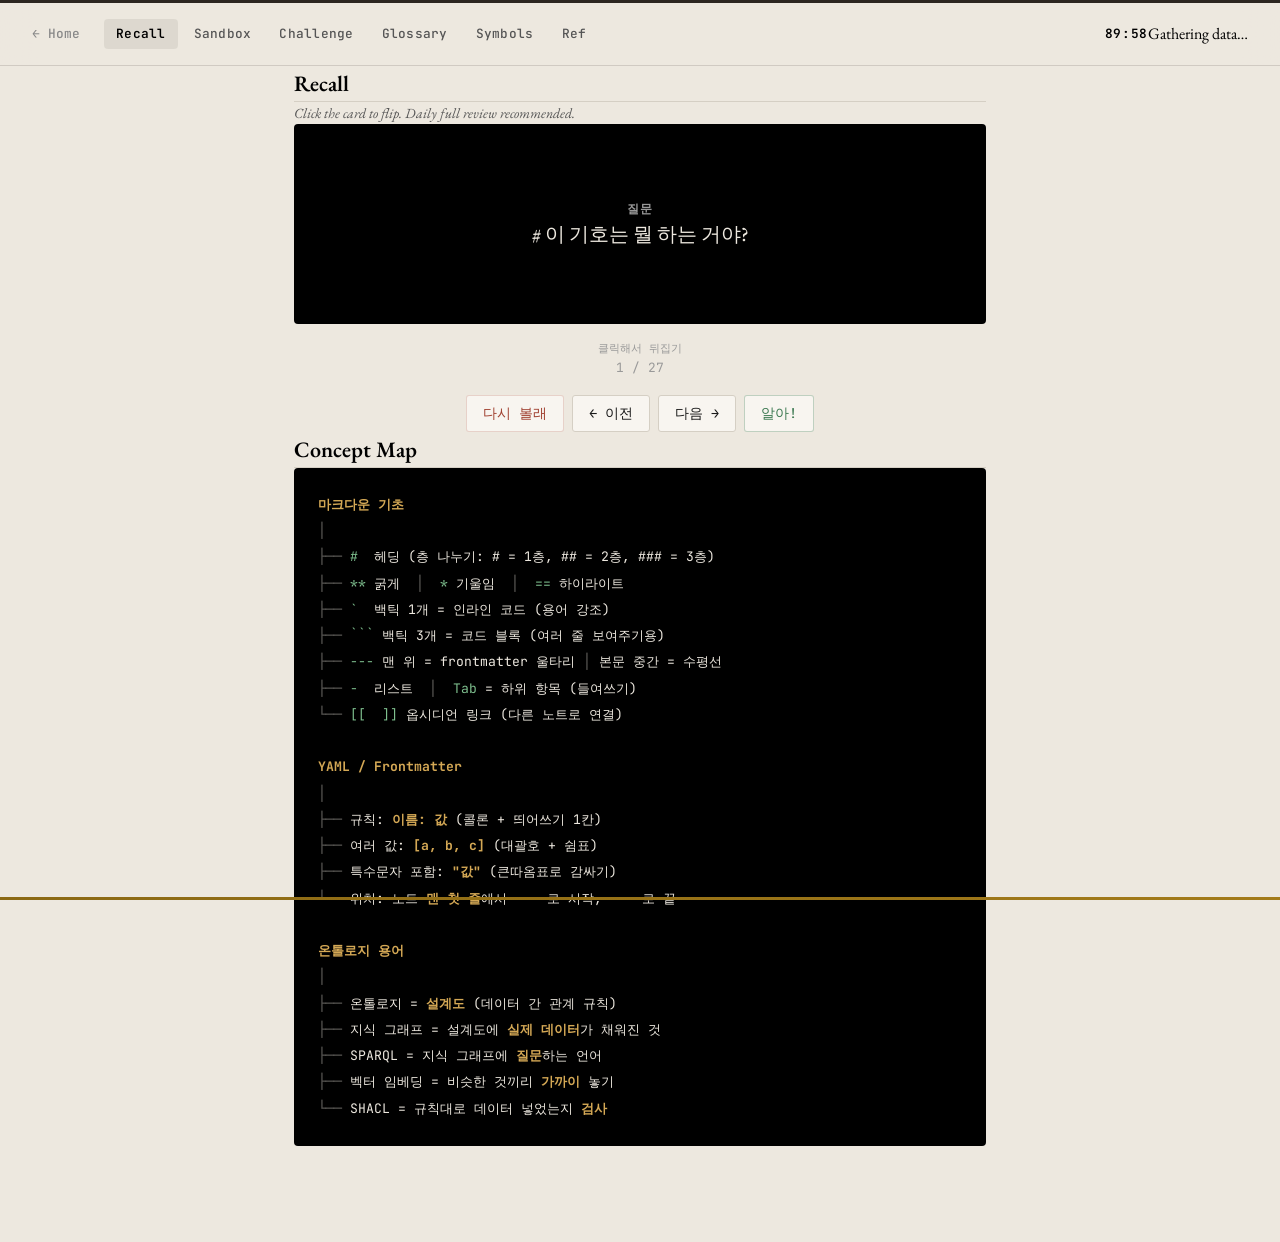
==== commit 649a8f70: "redesign: New Yorker editorial layout, Japanese girl favicon, English UI - index.html: full New York" ====
--- a/md-yaml.html
+++ b/md-yaml.html
@@ -236,8 +236,7 @@
 <!-- ====== NAV ====== -->
 <nav class="nav">
   <div class="nav-left">
-    <a href="index.html">&larr; Hub</a>
-    <span class="nav-brand">bella eidos</span>
+    <a href="index.html" style="font-family:'JetBrains Mono',monospace;font-size:0.8rem;color:#888;text-decoration:none;">&larr; Home</a>
   </div>
 
   <div class="nav-tabs">
@@ -264,7 +263,7 @@
 <!-- ==================== RECALL (Flashcards) ==================== -->
 <div class="page active" id="page-recall">
   <div class="section-title">Recall</div>
-  <div class="section-desc">카드를 클릭하면 답이 나와. 매일 한 번 전체 복습 권장.</div>
+  <div class="section-desc">Click the card to flip. Daily full review recommended.</div>
 
   <div class="flashcard-container">
     <div class="flashcard" id="flashcard" onclick="EidosTrainer.flipCard()">
@@ -288,7 +287,7 @@
   </div>
 
   <div style="margin-top:var(--sp-10);">
-    <div class="section-title">개념 지도</div>
+    <div class="section-title">Concept Map</div>
     <div class="concept-map"><span class="cm-accent">마크다운 기초</span>
 <span class="cm-dim">│</span>
 <span class="cm-dim">├──</span> <span class="cm-green">#</span>  헤딩 (층 나누기: # = 1층, ## = 2층, ### = 3층)
@@ -319,7 +318,7 @@
 <!-- ==================== SANDBOX ==================== -->
 <div class="page" id="page-sandbox">
   <div class="section-title">Sandbox</div>
-  <div class="section-desc">왼쪽에 마크다운을 타이핑하면 오른쪽에서 결과를 바로 볼 수 있어.</div>
+  <div class="section-desc">Type markdown on the left, see the result on the right.</div>
 
   <div class="sandbox-grid">
     <div>
@@ -381,7 +380,7 @@
 <!-- ==================== CHALLENGE ==================== -->
 <div class="page" id="page-challenge">
   <div class="section-title">Challenge</div>
-  <div class="section-desc">직접 타이핑해서 제출. 정답과 비교해볼 수 있어.</div>
+  <div class="section-desc">Type your answer and check against the solution.</div>
 
   <div id="challengeList"></div>
 
@@ -393,7 +392,7 @@
 <!-- ==================== GLOSSARY ==================== -->
 <div class="page" id="page-glossary">
   <div class="section-title">Glossary</div>
-  <div class="section-desc">대부분 일상 사물에서 왔어. 원래 뜻을 알면 컴퓨터 뜻이 자동으로 추론돼.</div>
+  <div class="section-desc">Most terms come from everyday objects. Know the origin, infer the meaning.</div>
 
   <!-- 건축/건설 -->
   <div class="card" style="margin-bottom:var(--sp-5);">
@@ -469,7 +468,7 @@
 <!-- ==================== SYMBOLS ==================== -->
 <div class="page" id="page-symbols">
   <div class="section-title">Symbols</div>
-  <div class="section-desc">Mac + 옵시디언에서 자주 쓰는 심볼. 왜 이 키 조합인지도 같이.</div>
+  <div class="section-desc">Common symbols for Mac + Obsidian, and why those key combos work.</div>
 
   <!-- 마크다운 핵심 심볼 -->
   <div class="card" style="margin-bottom:var(--sp-5);">
@@ -563,7 +562,7 @@
       <span title="큰따옴표 열기" onclick="EidosTrainer.copySymbol('\u201C')">&ldquo;</span>
       <span title="큰따옴표 닫기" onclick="EidosTrainer.copySymbol('\u201D')">&rdquo;</span>
     </div>
-    <div class="caption" style="text-align:center;">심볼을 클릭하면 복사돼!</div>
+    <div class="caption" style="text-align:center;">Click a symbol to copy</div>
     <div id="copyAlert" style="display:none;text-align:center;color:var(--green);font-size:13px;font-weight:600;margin-top:4px;"></div>
   </div>
 
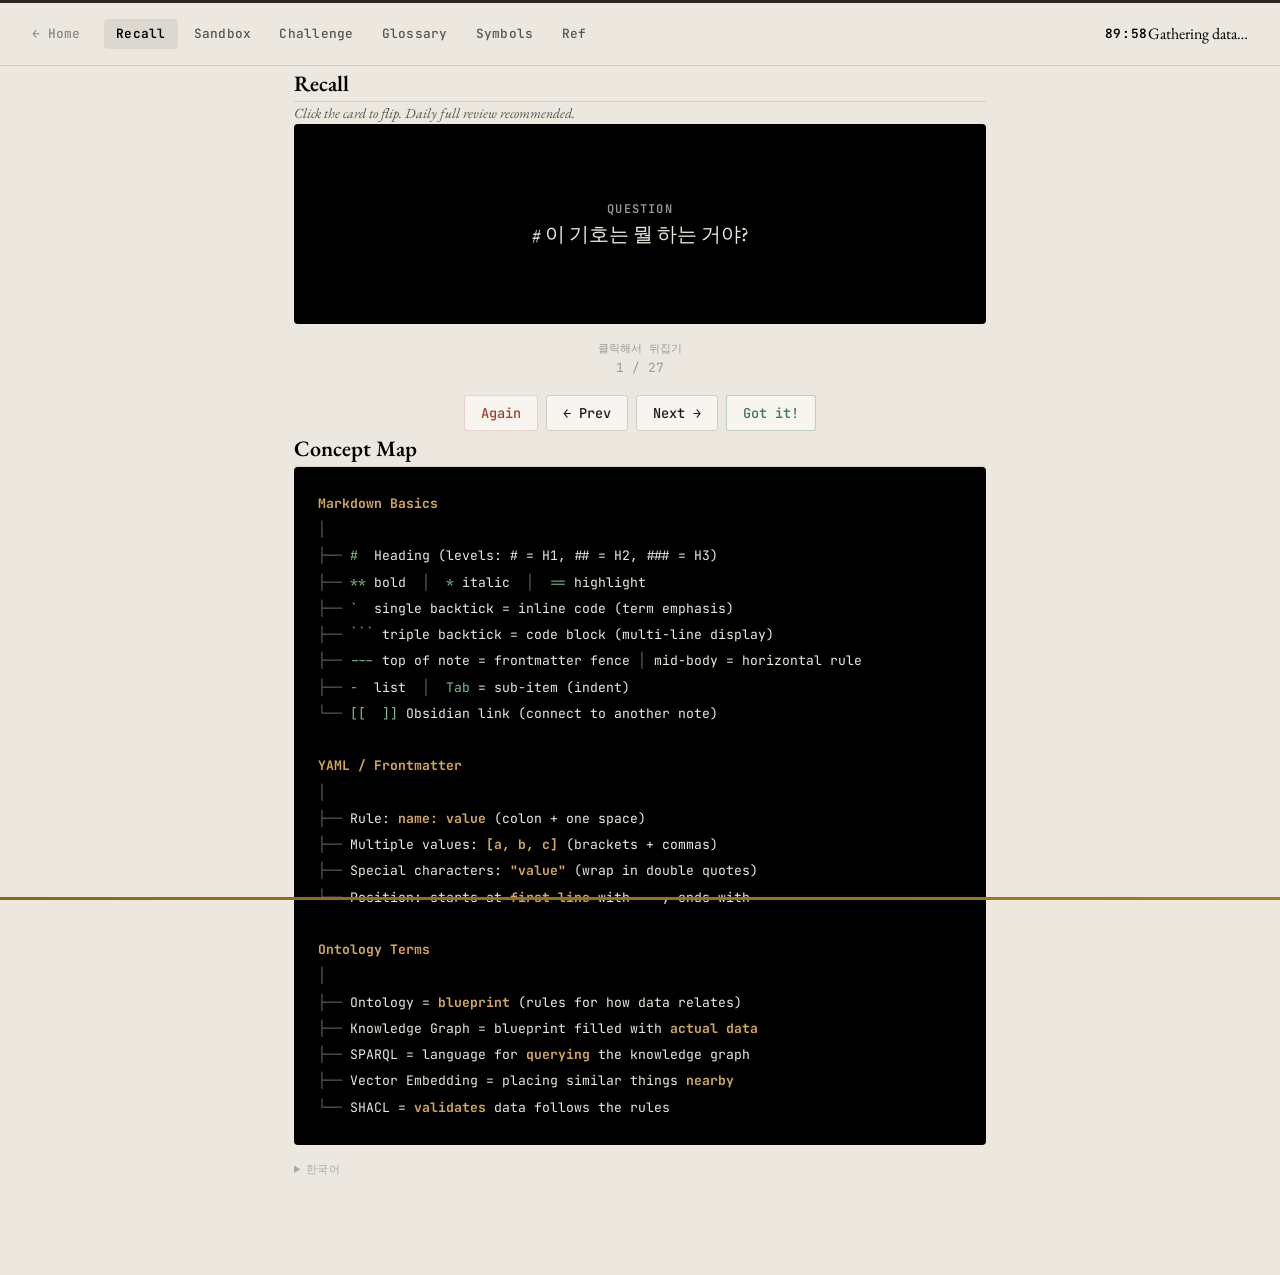
==== commit b47b7d8d: "i18n: English-first bilingual UI with Korean toggle All UI text now English primary. Korean availabl" ====
--- a/md-yaml.html
+++ b/md-yaml.html
@@ -1,5 +1,5 @@
 <!DOCTYPE html>
-<html lang="ko">
+<html lang="en">
 <head>
 <meta charset="UTF-8">
 <meta name="viewport" content="width=device-width, initial-scale=1.0">
@@ -221,6 +221,24 @@
     color: var(--text);
   }
 
+  /* Korean toggle */
+  .kr-toggle {
+    font-family: -apple-system, sans-serif;
+    font-size: 0.85rem;
+    color: #888;
+    margin-top: 0.25rem;
+    margin-bottom: 1rem;
+  }
+  .kr-toggle summary {
+    cursor: pointer;
+    font-family: 'JetBrains Mono', monospace;
+    font-size: 0.7rem;
+    color: #aaa;
+    letter-spacing: 0.05em;
+  }
+  .kr-toggle summary:hover { color: #666; }
+  .kr-toggle p { margin-top: 0.3rem; }
+
   /* Mobile */
   @media (max-width: 640px) {
     .nav-left .nav-brand { font-size: 16px; }
@@ -268,50 +286,51 @@
   <div class="flashcard-container">
     <div class="flashcard" id="flashcard" onclick="EidosTrainer.flipCard()">
       <div class="flash-face flash-front">
-        <div class="label" style="color:var(--text-dim);margin-bottom:var(--sp-4);">질문</div>
+        <div class="label" style="color:var(--text-dim);margin-bottom:var(--sp-4);">Question</div>
         <div id="fc-question" style="font-family:'EB Garamond',serif;font-size:20px;font-weight:500;line-height:1.5;"></div>
       </div>
       <div class="flash-face flash-back">
-        <div class="label" style="color:var(--purple);margin-bottom:var(--sp-4);">답</div>
+        <div class="label" style="color:var(--purple);margin-bottom:var(--sp-4);">Answer</div>
         <div id="fc-answer" style="font-size:15px;line-height:1.7;"></div>
       </div>
     </div>
   </div>
-  <div class="flash-hint" id="fc-hint">클릭해서 뒤집기</div>
+  <div class="flash-hint" id="fc-hint">Click to flip</div>
   <div class="caption" style="text-align:center;margin-bottom:var(--sp-2);" id="fc-counter"></div>
   <div class="flash-nav">
-    <button class="flash-btn dunno" onclick="EidosTrainer.markCard(false)">다시 볼래</button>
-    <button class="flash-btn" onclick="EidosTrainer.prevCard()">&larr; 이전</button>
-    <button class="flash-btn" onclick="EidosTrainer.nextCard()">다음 &rarr;</button>
-    <button class="flash-btn know" onclick="EidosTrainer.markCard(true)">알아!</button>
+    <button class="flash-btn dunno" onclick="EidosTrainer.markCard(false)">Again</button>
+    <button class="flash-btn" onclick="EidosTrainer.prevCard()">&larr; Prev</button>
+    <button class="flash-btn" onclick="EidosTrainer.nextCard()">Next &rarr;</button>
+    <button class="flash-btn know" onclick="EidosTrainer.markCard(true)">Got it!</button>
   </div>
 
   <div style="margin-top:var(--sp-10);">
     <div class="section-title">Concept Map</div>
-    <div class="concept-map"><span class="cm-accent">마크다운 기초</span>
+    <div class="concept-map"><span class="cm-accent">Markdown Basics</span>
 <span class="cm-dim">│</span>
-<span class="cm-dim">├──</span> <span class="cm-green">#</span>  헤딩 (층 나누기: # = 1층, ## = 2층, ### = 3층)
-<span class="cm-dim">├──</span> <span class="cm-green">**</span> 굵게  <span class="cm-dim">│</span>  <span class="cm-green">*</span> 기울임  <span class="cm-dim">│</span>  <span class="cm-green">==</span> 하이라이트
-<span class="cm-dim">├──</span> <span class="cm-green">`</span>  백틱 1개 = 인라인 코드 (용어 강조)
-<span class="cm-dim">├──</span> <span class="cm-green">```</span> 백틱 3개 = 코드 블록 (여러 줄 보여주기용)
-<span class="cm-dim">├──</span> <span class="cm-green">---</span> 맨 위 = frontmatter 울타리 <span class="cm-dim">│</span> 본문 중간 = 수평선
-<span class="cm-dim">├──</span> <span class="cm-green">- </span> 리스트  <span class="cm-dim">│</span>  <span class="cm-green">Tab</span> = 하위 항목 (들여쓰기)
-<span class="cm-dim">└──</span> <span class="cm-green">[[  ]]</span> 옵시디언 링크 (다른 노트로 연결)
+<span class="cm-dim">├──</span> <span class="cm-green">#</span>  Heading (levels: # = H1, ## = H2, ### = H3)
+<span class="cm-dim">├──</span> <span class="cm-green">**</span> bold  <span class="cm-dim">│</span>  <span class="cm-green">*</span> italic  <span class="cm-dim">│</span>  <span class="cm-green">==</span> highlight
+<span class="cm-dim">├──</span> <span class="cm-green">`</span>  single backtick = inline code (term emphasis)
+<span class="cm-dim">├──</span> <span class="cm-green">```</span> triple backtick = code block (multi-line display)
+<span class="cm-dim">├──</span> <span class="cm-green">---</span> top of note = frontmatter fence <span class="cm-dim">│</span> mid-body = horizontal rule
+<span class="cm-dim">├──</span> <span class="cm-green">- </span> list  <span class="cm-dim">│</span>  <span class="cm-green">Tab</span> = sub-item (indent)
+<span class="cm-dim">└──</span> <span class="cm-green">[[  ]]</span> Obsidian link (connect to another note)
 
 <span class="cm-accent">YAML / Frontmatter</span>
 <span class="cm-dim">│</span>
-<span class="cm-dim">├──</span> 규칙: <span class="cm-accent">이름: 값</span> (콜론 + 띄어쓰기 1칸)
-<span class="cm-dim">├──</span> 여러 값: <span class="cm-accent">[a, b, c]</span> (대괄호 + 쉼표)
-<span class="cm-dim">├──</span> 특수문자 포함: <span class="cm-accent">"값"</span> (큰따옴표로 감싸기)
-<span class="cm-dim">└──</span> 위치: 노트 <span class="cm-accent">맨 첫 줄</span>에서 --- 로 시작, --- 로 끝
-
-<span class="cm-accent">온톨로지 용어</span>
+<span class="cm-dim">├──</span> Rule: <span class="cm-accent">name: value</span> (colon + one space)
+<span class="cm-dim">├──</span> Multiple values: <span class="cm-accent">[a, b, c]</span> (brackets + commas)
+<span class="cm-dim">├──</span> Special characters: <span class="cm-accent">"value"</span> (wrap in double quotes)
+<span class="cm-dim">└──</span> Position: starts at <span class="cm-accent">first line</span> with ---, ends with ---
+
+<span class="cm-accent">Ontology Terms</span>
 <span class="cm-dim">│</span>
-<span class="cm-dim">├──</span> 온톨로지 = <span class="cm-accent">설계도</span> (데이터 간 관계 규칙)
-<span class="cm-dim">├──</span> 지식 그래프 = 설계도에 <span class="cm-accent">실제 데이터</span>가 채워진 것
-<span class="cm-dim">├──</span> SPARQL = 지식 그래프에 <span class="cm-accent">질문</span>하는 언어
-<span class="cm-dim">├──</span> 벡터 임베딩 = 비슷한 것끼리 <span class="cm-accent">가까이</span> 놓기
-<span class="cm-dim">└──</span> SHACL = 규칙대로 데이터 넣었는지 <span class="cm-accent">검사</span></div>
+<span class="cm-dim">├──</span> Ontology = <span class="cm-accent">blueprint</span> (rules for how data relates)
+<span class="cm-dim">├──</span> Knowledge Graph = blueprint filled with <span class="cm-accent">actual data</span>
+<span class="cm-dim">├──</span> SPARQL = language for <span class="cm-accent">querying</span> the knowledge graph
+<span class="cm-dim">├──</span> Vector Embedding = placing similar things <span class="cm-accent">nearby</span>
+<span class="cm-dim">└──</span> SHACL = <span class="cm-accent">validates</span> data follows the rules</div>
+    <details class="kr-toggle"><summary>한국어</summary>마크다운 기초: # 헤딩 (층 나누기), ** 굵게, * 기울임, == 하이라이트, ` 백틱 1개 = 인라인 코드, ``` 백틱 3개 = 코드 블록, --- 맨 위 = frontmatter 울타리 / 본문 중간 = 수평선, - 리스트, [[ ]] 옵시디언 링크. YAML: 이름: 값 (콜론 + 띄어쓰기 1칸), 여러 값 [a, b, c], 특수문자 "큰따옴표", 노트 맨 첫 줄에서 시작. 온톨로지 = 설계도, 지식 그래프 = 설계도에 실제 데이터, SPARQL = 질문하는 언어, 벡터 임베딩 = 비슷한 것끼리 가까이, SHACL = 규칙 검사.</details>
   </div>
 </div>
 
@@ -322,59 +341,60 @@
 
   <div class="sandbox-grid">
     <div>
-      <div class="sandbox-col-label">타이핑 (마크다운)</div>
-      <textarea class="sandbox-input" id="sandboxInput" oninput="EidosTrainer.renderPreview()" placeholder="여기에 마크다운을 쳐봐!
-
-예시:
+      <div class="sandbox-col-label">Input (Markdown)</div>
+      <textarea class="sandbox-input" id="sandboxInput" oninput="EidosTrainer.renderPreview()" placeholder="Type markdown here!
+
+Example:
 ---
 type: concept
 date: 2026-03-15
 ---
 
-# 제목
-
-본문 텍스트
-
-`용어 강조`
-
-**굵게** *기울임* ==하이라이트==
-
-- 리스트 1
-- 리스트 2
-  - 하위 항목">---
+# Title
+
+Body text
+
+`term emphasis`
+
+**bold** *italic* ==highlight==
+
+- List item 1
+- List item 2
+  - Sub-item">---
 type: concept
 date: 2026-03-15
 tags: [ontology, learning]
 ---
 
-# 온톨로지
-
-데이터 간의 관계 규칙을 정의하는 **설계도**.
-
-## 핵심 이해
-
-`온톨로지`가 없으면 데이터는 그냥 나열.
-`온톨로지`가 있으면 데이터에 ==인과성==이 생김.
-
-## 연결
-
-- [[Knowledge-Graph]] — 규칙에 데이터가 채워진 결과물
-- [[SPARQL]] — 규칙 위에서 질문하는 언어</textarea>
+# Ontology
+
+A **blueprint** that defines the rules of relationships between data.
+
+## Core Understanding
+
+Without `ontology`, data is just a flat list.
+With `ontology`, data gains ==causality==.
+
+## Connections
+
+- [[Knowledge-Graph]] — The result of filling a blueprint with data
+- [[SPARQL]] — A language for querying on top of rules</textarea>
     </div>
     <div>
-      <div class="sandbox-col-label">미리보기 (옵시디언에서 보이는 것)</div>
+      <div class="sandbox-col-label">Preview (as seen in Obsidian)</div>
       <div class="sandbox-preview" id="sandboxPreview"></div>
     </div>
   </div>
 
   <div class="tip-card">
-    <strong>실험 아이디어:</strong>
-    위 입력창에서 이것들을 바꿔보면서 차이를 확인해봐:
-    <br>&#8226; <code>#</code> 개수를 1개 → 3개로 바꿔보기
-    <br>&#8226; <code>---</code> 를 본문 중간에 넣어보기
-    <br>&#8226; <code>`백틱`</code> 1개 vs <code>```백틱 3개```</code> 차이 확인
-    <br>&#8226; frontmatter에 <code>status: learning</code> 추가해보기
-  </div>
+    <strong>Experiment ideas:</strong>
+    Try changing these in the input above and see the difference:
+    <br>&#8226; Change the number of <code>#</code> from 1 to 3
+    <br>&#8226; Insert <code>---</code> in the middle of the body
+    <br>&#8226; Compare single <code>`backtick`</code> vs <code>```triple backticks```</code>
+    <br>&#8226; Add <code>status: learning</code> to the frontmatter
+  </div>
+  <details class="kr-toggle"><summary>한국어</summary>위 입력창에서 이것들을 바꿔보면서 차이를 확인해봐: # 개수를 1개 → 3개로 바꿔보기, --- 를 본문 중간에 넣어보기, 백틱 1개 vs 백틱 3개 차이 확인, frontmatter에 status: learning 추가해보기.</details>
 </div>
 
 <!-- ==================== CHALLENGE ==================== -->
@@ -385,7 +405,7 @@
   <div id="challengeList"></div>
 
   <div style="text-align:center; margin-top:var(--sp-6);">
-    <button class="flash-btn" onclick="EidosTrainer.resetChallenges()" style="font-size:14px;">새 문제 세트</button>
+    <button class="flash-btn" onclick="EidosTrainer.resetChallenges()" style="font-size:14px;">New Set</button>
   </div>
 </div>
 
@@ -394,75 +414,111 @@
   <div class="section-title">Glossary</div>
   <div class="section-desc">Most terms come from everyday objects. Know the origin, infer the meaning.</div>
 
-  <!-- 건축/건설 -->
-  <div class="card" style="margin-bottom:var(--sp-5);">
-    <div class="glossary-category">건축/건설에서 온 용어</div>
-    <div class="glossary-sub">건물을 짓는 것처럼 소프트웨어를 "짓는다"</div>
-    <div class="ref-row"><div class="glossary-term">Framework</div><div class="glossary-def"><strong>건물 뼈대 (철골)</strong> → 코드의 기본 구조. 뼈대가 있고 살만 붙이면 됨.</div></div>
-    <div class="ref-row"><div class="glossary-term">Stack</div><div class="glossary-def"><strong>접시 쌓기</strong> → 기술을 층층이 쌓은 것. "tech stack" = 프로젝트에 쓴 기술 층.</div></div>
-    <div class="ref-row"><div class="glossary-term">Architecture</div><div class="glossary-def"><strong>건축 설계</strong> → 시스템 전체 구조 설계.</div></div>
-    <div class="ref-row"><div class="glossary-term">Scaffolding</div><div class="glossary-def"><strong>공사장 비계</strong> → 초기 뼈대 코드 자동 생성. 완성 후 걷어냄.</div></div>
-    <div class="ref-row"><div class="glossary-term">Build</div><div class="glossary-def"><strong>건물 짓기</strong> → 코드를 실행 가능한 프로그램으로 조립.</div></div>
-    <div class="ref-row"><div class="glossary-term">Deploy</div><div class="glossary-def"><strong>군대 배치</strong> → 완성된 프로그램을 실제 서버에 올리기.</div></div>
-  </div>
-
-  <!-- 물/배관 -->
-  <div class="card" style="margin-bottom:var(--sp-5);">
-    <div class="glossary-category">물/배관에서 온 용어</div>
-    <div class="glossary-sub">데이터가 물처럼 "흐른다"</div>
-    <div class="ref-row"><div class="glossary-term">Pipeline</div><div class="glossary-def"><strong>수도관/송유관</strong> → 데이터가 단계별로 흘러가는 처리 과정. A → B → C.</div></div>
-    <div class="ref-row"><div class="glossary-term">Stream</div><div class="glossary-def"><strong>시냇물</strong> → 데이터가 끊김 없이 연속으로 흘러옴.</div></div>
-    <div class="ref-row"><div class="glossary-term">Port</div><div class="glossary-def"><strong>항구</strong> → 컴퓨터의 출입구. 데이터가 드나드는 문.</div></div>
-    <div class="ref-row"><div class="glossary-term">Socket</div><div class="glossary-def"><strong>전기 콘센트</strong> → 두 프로그램이 연결되는 접점.</div></div>
-    <div class="ref-row"><div class="glossary-term">Flush</div><div class="glossary-def"><strong>물 내리기</strong> → 임시 저장된 데이터를 한꺼번에 내보내기.</div></div>
-  </div>
-
-  <!-- 물건/공간 -->
-  <div class="card" style="margin-bottom:var(--sp-5);">
-    <div class="glossary-category">물건/공간에서 온 용어</div>
-    <div class="glossary-sub">보이지 않는 것을 보이는 물건에 비유</div>
-    <div class="ref-row"><div class="glossary-term">Container</div><div class="glossary-def"><strong>화물 컨테이너</strong> → 프로그램을 상자에 넣어서 어디서든 동일하게 실행.</div></div>
-    <div class="ref-row"><div class="glossary-term">Sandbox</div><div class="glossary-def"><strong>모래놀이터</strong> → 안전한 실험 공간. 진짜 시스템에 영향 없음.</div></div>
-    <div class="ref-row"><div class="glossary-term">Repository</div><div class="glossary-def"><strong>저장소/창고</strong> → 코드를 보관하는 곳 (GitHub 등).</div></div>
-    <div class="ref-row"><div class="glossary-term">Library</div><div class="glossary-def"><strong>도서관</strong> → 미리 만들어진 코드 모음. 필요할 때 빌려 쓰기.</div></div>
-    <div class="ref-row"><div class="glossary-term">Cache</div><div class="glossary-def"><strong>숨겨둔 보급품</strong> (프랑스어 cacher=숨기다) → 자주 쓰는 데이터를 가까이 숨겨두고 빠르게 꺼냄.</div></div>
-    <div class="ref-row"><div class="glossary-term">Bucket</div><div class="glossary-def"><strong>양동이</strong> → 데이터를 담는 큰 통 (클라우드 저장소).</div></div>
-    <div class="ref-row"><div class="glossary-term">Token</div><div class="glossary-def"><strong>동전/토큰</strong> → 데이터의 최소 단위. LLM에서 단어 쪼개진 조각.</div></div>
-  </div>
-
-  <!-- 사람/행동 -->
-  <div class="card" style="margin-bottom:var(--sp-5);">
-    <div class="glossary-category">사람/행동에서 온 용어</div>
-    <div class="glossary-sub">사람이 하는 행동으로 컴퓨터 작업을 설명</div>
-    <div class="ref-row"><div class="glossary-term">Bug</div><div class="glossary-def"><strong>벌레</strong> → 코드 오류. 1947년 진짜 나방이 컴퓨터에 끼어서 고장, 여기서 유래.</div></div>
-    <div class="ref-row"><div class="glossary-term">Debugging</div><div class="glossary-def"><strong>벌레 잡기</strong> → 오류 찾아서 고치기.</div></div>
-    <div class="ref-row"><div class="glossary-term">Daemon</div><div class="glossary-def"><strong>수호신</strong> (그리스 신화) → 백그라운드에서 조용히 돌아가는 프로그램.</div></div>
-    <div class="ref-row"><div class="glossary-term">Fork</div><div class="glossary-def"><strong>포크 (갈림길)</strong> → 프로젝트를 복사해서 다른 방향으로 개발.</div></div>
-    <div class="ref-row"><div class="glossary-term">Clone</div><div class="glossary-def"><strong>복제</strong> → 저장소를 그대로 복사해서 내 컴퓨터에.</div></div>
-    <div class="ref-row"><div class="glossary-term">Push / Pull</div><div class="glossary-def"><strong>밀다 / 당기다</strong> → 코드를 서버에 올리기 / 서버에서 가져오기.</div></div>
-    <div class="ref-row"><div class="glossary-term">Merge</div><div class="glossary-def"><strong>합치다</strong> → 두 갈래 코드를 하나로.</div></div>
-  </div>
-
-  <!-- 온톨로지/데이터 -->
-  <div class="card" style="margin-bottom:var(--sp-5);">
-    <div class="glossary-category">온톨로지/데이터 용어</div>
-    <div class="glossary-sub">Bella가 강의에서 배운 것</div>
-    <div class="ref-row"><div class="glossary-term">Ontology</div><div class="glossary-def"><strong>존재론</strong> (철학: "뭐가 존재하는가?") → 데이터 세계의 존재 규칙. 뭐가 있고 어떻게 연결되는가.</div></div>
-    <div class="ref-row"><div class="glossary-term">Schema</div><div class="glossary-def"><strong>형태/구조</strong> (그리스어) → 데이터의 구조 정의서.</div></div>
-    <div class="ref-row"><div class="glossary-term">Graph</div><div class="glossary-def"><strong>그래프 (점+선)</strong> → 노드(점)와 엣지(선)로 관계를 표현.</div></div>
-    <div class="ref-row"><div class="glossary-term">Node</div><div class="glossary-def"><strong>매듭</strong> → 그래프의 한 점 (하나의 데이터).</div></div>
-    <div class="ref-row"><div class="glossary-term">Edge</div><div class="glossary-def"><strong>가장자리/연결선</strong> → 노드 사이의 관계.</div></div>
-    <div class="ref-row"><div class="glossary-term">Query</div><div class="glossary-def"><strong>질문</strong> (라틴어 quaerere) → 데이터에 던지는 질문.</div></div>
-    <div class="ref-row"><div class="glossary-term">Index</div><div class="glossary-def"><strong>책 색인</strong> → 데이터를 빨리 찾기 위한 목차.</div></div>
-    <div class="ref-row"><div class="glossary-term">Embedding</div><div class="glossary-def"><strong>끼워 넣기</strong> → 데이터를 숫자 공간에 끼워 넣어 위치 부여.</div></div>
-    <div class="ref-row"><div class="glossary-term">Hallucination</div><div class="glossary-def"><strong>환각</strong> → LLM이 실제로 없는 정보를 있다고 생성하는 현상.</div></div>
-    <div class="ref-row"><div class="glossary-term">Grounding</div><div class="glossary-def"><strong>접지 (땅에 닿게 하기)</strong> → LLM 출력을 실제 데이터에 대조해서 검증.</div></div>
+  <!-- Architecture -->
+  <div class="card" style="margin-bottom:var(--sp-5);">
+    <div class="glossary-category">Terms from Architecture</div>
+    <details class="kr-toggle"><summary>한국어</summary>건물을 짓는 것처럼 소프트웨어를 "짓는다"</details>
+    <div class="ref-row"><div class="glossary-term">Framework</div><div class="glossary-def"><strong>Building skeleton (steel frame)</strong> → The foundational structure of code. The skeleton is there; you just add the flesh.</div></div>
+    <details class="kr-toggle"><summary>한국어</summary>건물 뼈대 (철골) → 코드의 기본 구조. 뼈대가 있고 살만 붙이면 됨.</details>
+    <div class="ref-row"><div class="glossary-term">Stack</div><div class="glossary-def"><strong>Stacking plates</strong> → Technologies layered on top of each other. "Tech stack" = the layers of tech in a project.</div></div>
+    <details class="kr-toggle"><summary>한국어</summary>접시 쌓기 → 기술을 층층이 쌓은 것. "tech stack" = 프로젝트에 쓴 기술 층.</details>
+    <div class="ref-row"><div class="glossary-term">Architecture</div><div class="glossary-def"><strong>Architectural design</strong> → The overall structural design of a system.</div></div>
+    <details class="kr-toggle"><summary>한국어</summary>건축 설계 → 시스템 전체 구조 설계.</details>
+    <div class="ref-row"><div class="glossary-term">Scaffolding</div><div class="glossary-def"><strong>Construction scaffolding</strong> → Auto-generated starter code. Removed after completion.</div></div>
+    <details class="kr-toggle"><summary>한국어</summary>공사장 비계 → 초기 뼈대 코드 자동 생성. 완성 후 걷어냄.</details>
+    <div class="ref-row"><div class="glossary-term">Build</div><div class="glossary-def"><strong>Constructing a building</strong> → Assembling code into a runnable program.</div></div>
+    <details class="kr-toggle"><summary>한국어</summary>건물 짓기 → 코드를 실행 가능한 프로그램으로 조립.</details>
+    <div class="ref-row"><div class="glossary-term">Deploy</div><div class="glossary-def"><strong>Military deployment</strong> → Putting a finished program onto a live server.</div></div>
+    <details class="kr-toggle"><summary>한국어</summary>군대 배치 → 완성된 프로그램을 실제 서버에 올리기.</details>
+  </div>
+
+  <!-- Plumbing -->
+  <div class="card" style="margin-bottom:var(--sp-5);">
+    <div class="glossary-category">Terms from Plumbing</div>
+    <details class="kr-toggle"><summary>한국어</summary>데이터가 물처럼 "흐른다"</details>
+    <div class="ref-row"><div class="glossary-term">Pipeline</div><div class="glossary-def"><strong>Water pipe / oil pipeline</strong> → A multi-step process where data flows through stages. A → B → C.</div></div>
+    <details class="kr-toggle"><summary>한국어</summary>수도관/송유관 → 데이터가 단계별로 흘러가는 처리 과정. A → B → C.</details>
+    <div class="ref-row"><div class="glossary-term">Stream</div><div class="glossary-def"><strong>A brook</strong> → Data flowing in continuously without interruption.</div></div>
+    <details class="kr-toggle"><summary>한국어</summary>시냇물 → 데이터가 끊김 없이 연속으로 흘러옴.</details>
+    <div class="ref-row"><div class="glossary-term">Port</div><div class="glossary-def"><strong>Harbor</strong> → A gateway on a computer. The door through which data enters and exits.</div></div>
+    <details class="kr-toggle"><summary>한국어</summary>항구 → 컴퓨터의 출입구. 데이터가 드나드는 문.</details>
+    <div class="ref-row"><div class="glossary-term">Socket</div><div class="glossary-def"><strong>Electrical outlet</strong> → The connection point where two programs meet.</div></div>
+    <details class="kr-toggle"><summary>한국어</summary>전기 콘센트 → 두 프로그램이 연결되는 접점.</details>
+    <div class="ref-row"><div class="glossary-term">Flush</div><div class="glossary-def"><strong>Flushing water</strong> → Pushing all temporarily stored data out at once.</div></div>
+    <details class="kr-toggle"><summary>한국어</summary>물 내리기 → 임시 저장된 데이터를 한꺼번에 내보내기.</details>
+  </div>
+
+  <!-- Objects & Spaces -->
+  <div class="card" style="margin-bottom:var(--sp-5);">
+    <div class="glossary-category">Terms from Objects &amp; Spaces</div>
+    <details class="kr-toggle"><summary>한국어</summary>보이지 않는 것을 보이는 물건에 비유</details>
+    <div class="ref-row"><div class="glossary-term">Container</div><div class="glossary-def"><strong>Shipping container</strong> → Packaging a program in a box so it runs identically anywhere.</div></div>
+    <details class="kr-toggle"><summary>한국어</summary>화물 컨테이너 → 프로그램을 상자에 넣어서 어디서든 동일하게 실행.</details>
+    <div class="ref-row"><div class="glossary-term">Sandbox</div><div class="glossary-def"><strong>Sandbox (playground)</strong> → A safe space for experiments. No impact on the real system.</div></div>
+    <details class="kr-toggle"><summary>한국어</summary>모래놀이터 → 안전한 실험 공간. 진짜 시스템에 영향 없음.</details>
+    <div class="ref-row"><div class="glossary-term">Repository</div><div class="glossary-def"><strong>Storage / warehouse</strong> → A place to store code (e.g. GitHub).</div></div>
+    <details class="kr-toggle"><summary>한국어</summary>저장소/창고 → 코드를 보관하는 곳 (GitHub 등).</details>
+    <div class="ref-row"><div class="glossary-term">Library</div><div class="glossary-def"><strong>Library</strong> → A pre-made collection of code. Borrow what you need.</div></div>
+    <details class="kr-toggle"><summary>한국어</summary>도서관 → 미리 만들어진 코드 모음. 필요할 때 빌려 쓰기.</details>
+    <div class="ref-row"><div class="glossary-term">Cache</div><div class="glossary-def"><strong>Hidden supply stash</strong> (French cacher = to hide) → Keeping frequently used data close by for fast retrieval.</div></div>
+    <details class="kr-toggle"><summary>한국어</summary>숨겨둔 보급품 (프랑스어 cacher=숨기다) → 자주 쓰는 데이터를 가까이 숨겨두고 빠르게 꺼냄.</details>
+    <div class="ref-row"><div class="glossary-term">Bucket</div><div class="glossary-def"><strong>Bucket</strong> → A large container for data (cloud storage).</div></div>
+    <details class="kr-toggle"><summary>한국어</summary>양동이 → 데이터를 담는 큰 통 (클라우드 저장소).</details>
+    <div class="ref-row"><div class="glossary-term">Token</div><div class="glossary-def"><strong>Coin / token</strong> → The smallest unit of data. In LLMs, a broken-up piece of a word.</div></div>
+    <details class="kr-toggle"><summary>한국어</summary>동전/토큰 → 데이터의 최소 단위. LLM에서 단어 쪼개진 조각.</details>
+  </div>
+
+  <!-- Human Actions -->
+  <div class="card" style="margin-bottom:var(--sp-5);">
+    <div class="glossary-category">Terms from Human Actions</div>
+    <details class="kr-toggle"><summary>한국어</summary>사람이 하는 행동으로 컴퓨터 작업을 설명</details>
+    <div class="ref-row"><div class="glossary-term">Bug</div><div class="glossary-def"><strong>Insect</strong> → A code error. In 1947, a real moth got stuck in a computer and caused a malfunction — hence the name.</div></div>
+    <details class="kr-toggle"><summary>한국어</summary>벌레 → 코드 오류. 1947년 진짜 나방이 컴퓨터에 끼어서 고장, 여기서 유래.</details>
+    <div class="ref-row"><div class="glossary-term">Debugging</div><div class="glossary-def"><strong>Bug catching</strong> → Finding and fixing errors.</div></div>
+    <details class="kr-toggle"><summary>한국어</summary>벌레 잡기 → 오류 찾아서 고치기.</details>
+    <div class="ref-row"><div class="glossary-term">Daemon</div><div class="glossary-def"><strong>Guardian spirit</strong> (Greek mythology) → A program running quietly in the background.</div></div>
+    <details class="kr-toggle"><summary>한국어</summary>수호신 (그리스 신화) → 백그라운드에서 조용히 돌아가는 프로그램.</details>
+    <div class="ref-row"><div class="glossary-term">Fork</div><div class="glossary-def"><strong>Fork (a fork in the road)</strong> → Copying a project and developing it in a different direction.</div></div>
+    <details class="kr-toggle"><summary>한국어</summary>포크 (갈림길) → 프로젝트를 복사해서 다른 방향으로 개발.</details>
+    <div class="ref-row"><div class="glossary-term">Clone</div><div class="glossary-def"><strong>Clone</strong> → Copying a repository exactly to your own computer.</div></div>
+    <details class="kr-toggle"><summary>한국어</summary>복제 → 저장소를 그대로 복사해서 내 컴퓨터에.</details>
+    <div class="ref-row"><div class="glossary-term">Push / Pull</div><div class="glossary-def"><strong>Push / Pull</strong> → Uploading code to a server / downloading code from a server.</div></div>
+    <details class="kr-toggle"><summary>한국어</summary>밀다 / 당기다 → 코드를 서버에 올리기 / 서버에서 가져오기.</details>
+    <div class="ref-row"><div class="glossary-term">Merge</div><div class="glossary-def"><strong>Merge</strong> → Combining two branches of code into one.</div></div>
+    <details class="kr-toggle"><summary>한국어</summary>합치다 → 두 갈래 코드를 하나로.</details>
+  </div>
+
+  <!-- Ontology & Data -->
+  <div class="card" style="margin-bottom:var(--sp-5);">
+    <div class="glossary-category">Ontology &amp; Data Terms</div>
+    <div class="glossary-sub">Terms from Bella's coursework</div>
+    <div class="ref-row"><div class="glossary-term">Ontology</div><div class="glossary-def"><strong>Ontology</strong> (philosophy: "what exists?") → The rules of existence in a data world. What exists and how it connects.</div></div>
+    <details class="kr-toggle"><summary>한국어</summary>존재론 (철학: "뭐가 존재하는가?") → 데이터 세계의 존재 규칙. 뭐가 있고 어떻게 연결되는가.</details>
+    <div class="ref-row"><div class="glossary-term">Schema</div><div class="glossary-def"><strong>Form / structure</strong> (Greek) → A definition document for data structure.</div></div>
+    <details class="kr-toggle"><summary>한국어</summary>형태/구조 (그리스어) → 데이터의 구조 정의서.</details>
+    <div class="ref-row"><div class="glossary-term">Graph</div><div class="glossary-def"><strong>Graph (dots + lines)</strong> → Representing relationships with nodes (dots) and edges (lines).</div></div>
+    <details class="kr-toggle"><summary>한국어</summary>그래프 (점+선) → 노드(점)와 엣지(선)로 관계를 표현.</details>
+    <div class="ref-row"><div class="glossary-term">Node</div><div class="glossary-def"><strong>Knot</strong> → A single point in a graph (one piece of data).</div></div>
+    <details class="kr-toggle"><summary>한국어</summary>매듭 → 그래프의 한 점 (하나의 데이터).</details>
+    <div class="ref-row"><div class="glossary-term">Edge</div><div class="glossary-def"><strong>Edge / connecting line</strong> → The relationship between nodes.</div></div>
+    <details class="kr-toggle"><summary>한국어</summary>가장자리/연결선 → 노드 사이의 관계.</details>
+    <div class="ref-row"><div class="glossary-term">Query</div><div class="glossary-def"><strong>Question</strong> (Latin quaerere) → A question posed to data.</div></div>
+    <details class="kr-toggle"><summary>한국어</summary>질문 (라틴어 quaerere) → 데이터에 던지는 질문.</details>
+    <div class="ref-row"><div class="glossary-term">Index</div><div class="glossary-def"><strong>Book index</strong> → A table of contents for finding data quickly.</div></div>
+    <details class="kr-toggle"><summary>한국어</summary>책 색인 → 데이터를 빨리 찾기 위한 목차.</details>
+    <div class="ref-row"><div class="glossary-term">Embedding</div><div class="glossary-def"><strong>Embedding (fitting in)</strong> → Placing data into a numerical space to assign position.</div></div>
+    <details class="kr-toggle"><summary>한국어</summary>끼워 넣기 → 데이터를 숫자 공간에 끼워 넣어 위치 부여.</details>
+    <div class="ref-row"><div class="glossary-term">Hallucination</div><div class="glossary-def"><strong>Hallucination</strong> → When an LLM generates information that doesn't actually exist.</div></div>
+    <details class="kr-toggle"><summary>한국어</summary>환각 → LLM이 실제로 없는 정보를 있다고 생성하는 현상.</details>
+    <div class="ref-row"><div class="glossary-term">Grounding</div><div class="glossary-def"><strong>Grounding (connecting to earth)</strong> → Verifying LLM output by cross-checking against real data.</div></div>
+    <details class="kr-toggle"><summary>한국어</summary>접지 (땅에 닿게 하기) → LLM 출력을 실제 데이터에 대조해서 검증.</details>
   </div>
 
   <div class="tip-card">
-    <strong>패턴 인식 팁:</strong> 새로운 기술 용어를 만나면 "이 단어의 일상적 뜻이 뭐지?" 물어봐. 그러면 컴퓨터에서의 역할이 거의 자동으로 추론돼.
-    <br><br><em style="color:var(--text-secondary);">예: "Docker" = 부두 노동자(docker). 컨테이너를 싣고 내리는 사람 → 컨테이너를 관리하는 도구.</em>
-  </div>
+    <strong>Pattern recognition tip:</strong> When you encounter a new technical term, ask "What does this word mean in everyday life?" Then the role it plays in computing almost automatically becomes clear.
+    <br><br><em style="color:var(--text-secondary);">Example: "Docker" = a dockworker. Someone who loads and unloads containers → a tool that manages containers.</em>
+  </div>
+  <details class="kr-toggle"><summary>한국어</summary>새로운 기술 용어를 만나면 "이 단어의 일상적 뜻이 뭐지?" 물어봐. 그러면 컴퓨터에서의 역할이 거의 자동으로 추론돼. 예: "Docker" = 부두 노동자(docker). 컨테이너를 싣고 내리는 사람 → 컨테이너를 관리하는 도구.</details>
 </div>
 
 <!-- ==================== SYMBOLS ==================== -->
@@ -470,271 +526,277 @@
   <div class="section-title">Symbols</div>
   <div class="section-desc">Common symbols for Mac + Obsidian, and why those key combos work.</div>
 
-  <!-- 마크다운 핵심 심볼 -->
-  <div class="card" style="margin-bottom:var(--sp-5);">
-    <div class="glossary-category">마크다운 핵심 심볼</div>
+  <!-- Markdown Core Symbols -->
+  <div class="card" style="margin-bottom:var(--sp-5);">
+    <div class="glossary-category">Markdown Core Symbols</div>
     <table class="symbol-table">
       <tr>
         <td class="symbol-char">#</td>
-        <td class="symbol-desc"><strong>헤딩</strong><br><span class="symbol-note">Shift + 3. 숫자 3 위의 기호.</span></td>
-        <td class="symbol-note">건물 층 나누기</td>
+        <td class="symbol-desc"><strong>Heading</strong><br><span class="symbol-note">Shift + 3. The symbol above the number 3.</span></td>
+        <td class="symbol-note">Divides the document into levels</td>
       </tr>
       <tr>
         <td class="symbol-char">` &#8361;</td>
-        <td class="symbol-desc"><strong>백틱</strong><br><span class="symbol-note">숫자 1 왼쪽 키. 한글=&#8361;, 영문=`</span></td>
-        <td class="symbol-note">코드/용어 강조</td>
+        <td class="symbol-desc"><strong>Backtick</strong><br><span class="symbol-note">Key to the left of 1. Korean mode = &#8361;, English mode = `</span></td>
+        <td class="symbol-note">Code / term emphasis</td>
       </tr>
       <tr>
         <td class="symbol-char">---</td>
-        <td class="symbol-desc"><strong>하이픈 3개</strong><br><span class="symbol-note">- 키 3번</span></td>
-        <td class="symbol-note">frontmatter 울타리 / 수평선</td>
+        <td class="symbol-desc"><strong>Three hyphens</strong><br><span class="symbol-note">Press - key 3 times</span></td>
+        <td class="symbol-note">Frontmatter fence / horizontal rule</td>
       </tr>
       <tr>
         <td class="symbol-char">*</td>
-        <td class="symbol-desc"><strong>별표 (asterisk)</strong><br><span class="symbol-note">Shift + 8</span></td>
-        <td class="symbol-note">*기울임* **굵게** 리스트</td>
+        <td class="symbol-desc"><strong>Asterisk</strong><br><span class="symbol-note">Shift + 8</span></td>
+        <td class="symbol-note">*italic* **bold** list</td>
       </tr>
       <tr>
         <td class="symbol-char">[ ]</td>
-        <td class="symbol-desc"><strong>대괄호</strong><br><span class="symbol-note">[ = ㅂ 옆 키, ] = 그 오른쪽</span></td>
-        <td class="symbol-note">YAML 목록 [a, b] / 링크 [[note]]</td>
+        <td class="symbol-desc"><strong>Square brackets</strong><br><span class="symbol-note">[ and ] keys (right of P on US layout)</span></td>
+        <td class="symbol-note">YAML list [a, b] / link [[note]]</td>
       </tr>
       <tr>
         <td class="symbol-char">==</td>
-        <td class="symbol-desc"><strong>등호 2개</strong><br><span class="symbol-note">= 키 2번 (Shift 안 누름)</span></td>
-        <td class="symbol-note">==하이라이트== (노란 형광펜)</td>
+        <td class="symbol-desc"><strong>Two equals signs</strong><br><span class="symbol-note">Press = key twice (no Shift)</span></td>
+        <td class="symbol-note">==highlight== (yellow highlighter)</td>
       </tr>
       <tr>
         <td class="symbol-char">:</td>
-        <td class="symbol-desc"><strong>콜론</strong><br><span class="symbol-note">Shift + ; (세미콜론 키)</span></td>
-        <td class="symbol-note">YAML의 핵심: 이름: 값</td>
+        <td class="symbol-desc"><strong>Colon</strong><br><span class="symbol-note">Shift + ; (semicolon key)</span></td>
+        <td class="symbol-note">The heart of YAML: name: value</td>
       </tr>
     </table>
-  </div>
-
-  <!-- 특수 문자 입력 -->
-  <div class="card" style="margin-bottom:var(--sp-5);">
-    <div class="glossary-category">특수 문자 입력</div>
+    <details class="kr-toggle"><summary>한국어</summary># 헤딩 (Shift+3, 숫자 3 위의 기호, 건물 층 나누기) | ` 백틱 (숫자 1 왼쪽 키, 한글=&#8361; 영문=`) | --- 하이픈 3개 (frontmatter 울타리/수평선) | * 별표 (Shift+8) | [ ] 대괄호 (ㅂ 옆 키) | == 등호 2개 (하이라이트) | : 콜론 (Shift+;, YAML의 핵심)</details>
+  </div>
+
+  <!-- Special Character Input -->
+  <div class="card" style="margin-bottom:var(--sp-5);">
+    <div class="glossary-category">Special Character Input</div>
     <table class="symbol-table">
       <tr>
         <td class="symbol-char">&mdash;</td>
         <td class="symbol-desc"><strong>em dash</strong><br><span class="key">Opt</span> <span class="ref-plus">+</span> <span class="key">Shift</span> <span class="ref-plus">+</span> <span class="key">-</span></td>
-        <td class="symbol-note">하이픈(-)의 "변형(Opt) + 확장(Shift)" 버전</td>
+        <td class="symbol-note">The "modified (Opt) + extended (Shift)" version of hyphen (-)</td>
       </tr>
       <tr>
         <td class="symbol-char">&ndash;</td>
         <td class="symbol-desc"><strong>en dash</strong><br><span class="key">Opt</span> <span class="ref-plus">+</span> <span class="key">-</span></td>
-        <td class="symbol-note">하이픈(-)의 "변형(Opt)" 버전. 숫자 범위에 사용 (1&ndash;10)</td>
+        <td class="symbol-note">The "modified (Opt)" version of hyphen. Used for number ranges (1&ndash;10)</td>
       </tr>
       <tr>
         <td class="symbol-char">&hellip;</td>
-        <td class="symbol-desc"><strong>말줄임표</strong><br><span class="key">Opt</span> <span class="ref-plus">+</span> <span class="key">;</span></td>
-        <td class="symbol-note">... 대신 한 글자로</td>
+        <td class="symbol-desc"><strong>Ellipsis</strong><br><span class="key">Opt</span> <span class="ref-plus">+</span> <span class="key">;</span></td>
+        <td class="symbol-note">A single character instead of ...</td>
       </tr>
       <tr>
         <td class="symbol-char">&rarr; &larr;</td>
-        <td class="symbol-desc"><strong>화살표</strong><br><span class="key">Cmd</span> <span class="ref-plus">+</span> <span class="key">Ctrl</span> <span class="ref-plus">+</span> <span class="key">Space</span> → "arrow" 검색</td>
-        <td class="symbol-note">특수문자 입력기에서 검색</td>
+        <td class="symbol-desc"><strong>Arrows</strong><br><span class="key">Cmd</span> <span class="ref-plus">+</span> <span class="key">Ctrl</span> <span class="ref-plus">+</span> <span class="key">Space</span> → search "arrow"</td>
+        <td class="symbol-note">Search in the special character picker</td>
       </tr>
       <tr>
         <td class="symbol-char" style="letter-spacing:2px;">&#8984; &#8997; &#8679; &#8963;</td>
-        <td class="symbol-desc"><strong>키보드 심볼</strong><br><span class="symbol-note">특수문자 입력기에서 "command" 등 검색</span></td>
+        <td class="symbol-desc"><strong>Keyboard symbols</strong><br><span class="symbol-note">Search "command" etc. in the special character picker</span></td>
         <td class="symbol-note">&#8984;=Cmd &#8997;=Opt &#8679;=Shift &#8963;=Ctrl</td>
       </tr>
     </table>
-  </div>
-
-  <!-- 복사해서 쓰기 -->
-  <div class="card" style="margin-bottom:var(--sp-5);">
-    <div class="glossary-category">자주 쓰는 화살표 &amp; 심볼 (복사해서 쓰기)</div>
+    <details class="kr-toggle"><summary>한국어</summary>em dash: 하이픈의 "변형(Opt) + 확장(Shift)" 버전 | en dash: 하이픈의 "변형(Opt)" 버전, 숫자 범위에 사용 | 말줄임표: ... 대신 한 글자로 | 화살표: 특수문자 입력기에서 검색 | 키보드 심볼: 특수문자 입력기에서 "command" 등 검색</details>
+  </div>
+
+  <!-- Click to copy -->
+  <div class="card" style="margin-bottom:var(--sp-5);">
+    <div class="glossary-category">Common Arrows &amp; Symbols (click to copy)</div>
     <div class="symbols-grid">
-      <span title="오른쪽 화살표" onclick="EidosTrainer.copySymbol('→')">→</span>
-      <span title="왼쪽 화살표" onclick="EidosTrainer.copySymbol('←')">←</span>
-      <span title="위 화살표" onclick="EidosTrainer.copySymbol('↑')">↑</span>
-      <span title="아래 화살표" onclick="EidosTrainer.copySymbol('↓')">↓</span>
-      <span title="양방향" onclick="EidosTrainer.copySymbol('↔')">↔</span>
+      <span title="Right arrow" onclick="EidosTrainer.copySymbol('→')">→</span>
+      <span title="Left arrow" onclick="EidosTrainer.copySymbol('←')">←</span>
+      <span title="Up arrow" onclick="EidosTrainer.copySymbol('↑')">↑</span>
+      <span title="Down arrow" onclick="EidosTrainer.copySymbol('↓')">↓</span>
+      <span title="Bidirectional" onclick="EidosTrainer.copySymbol('↔')">↔</span>
       <span title="em dash" onclick="EidosTrainer.copySymbol('—')">—</span>
       <span title="en dash" onclick="EidosTrainer.copySymbol('–')">–</span>
-      <span title="말줄임" onclick="EidosTrainer.copySymbol('…')">…</span>
-      <span title="체크" onclick="EidosTrainer.copySymbol('✓')">✓</span>
-      <span title="엑스" onclick="EidosTrainer.copySymbol('✗')">✗</span>
-      <span title="별" onclick="EidosTrainer.copySymbol('★')">★</span>
-      <span title="큰따옴표 열기" onclick="EidosTrainer.copySymbol('\u201C')">&ldquo;</span>
-      <span title="큰따옴표 닫기" onclick="EidosTrainer.copySymbol('\u201D')">&rdquo;</span>
+      <span title="Ellipsis" onclick="EidosTrainer.copySymbol('…')">…</span>
+      <span title="Check" onclick="EidosTrainer.copySymbol('✓')">✓</span>
+      <span title="Cross" onclick="EidosTrainer.copySymbol('✗')">✗</span>
+      <span title="Star" onclick="EidosTrainer.copySymbol('★')">★</span>
+      <span title="Left double quote" onclick="EidosTrainer.copySymbol('\u201C')">&ldquo;</span>
+      <span title="Right double quote" onclick="EidosTrainer.copySymbol('\u201D')">&rdquo;</span>
     </div>
     <div class="caption" style="text-align:center;">Click a symbol to copy</div>
     <div id="copyAlert" style="display:none;text-align:center;color:var(--green);font-size:13px;font-weight:600;margin-top:4px;"></div>
   </div>
 
-  <!-- 옵시디언 전용 단축키 -->
-  <div class="card" style="margin-bottom:var(--sp-5);">
-    <div class="glossary-category">옵시디언 전용 단축키</div>
+  <!-- Obsidian Shortcuts -->
+  <div class="card" style="margin-bottom:var(--sp-5);">
+    <div class="glossary-category">Obsidian Shortcuts</div>
     <div class="ref-row">
       <div class="ref-keys"><span class="key">Cmd</span><span class="ref-plus">+</span><span class="key">E</span></div>
-      <div class="ref-desc">편집 모드 ↔ 읽기 모드 전환</div>
+      <div class="ref-desc">Toggle edit mode ↔ reading mode</div>
     </div>
     <div class="ref-row">
       <div class="ref-keys"><span class="key">Cmd</span><span class="ref-plus">+</span><span class="key">K</span></div>
-      <div class="ref-desc">외부 링크 삽입</div>
+      <div class="ref-desc">Insert external link</div>
     </div>
     <div class="ref-row">
       <div class="ref-keys"><span class="key">Cmd</span><span class="ref-plus">+</span><span class="key">O</span></div>
-      <div class="ref-desc">Quick Switcher (노트 빠르게 열기)</div>
+      <div class="ref-desc">Quick Switcher (quickly open a note)</div>
     </div>
     <div class="ref-row">
       <div class="ref-keys"><span class="key">Cmd</span><span class="ref-plus">+</span><span class="key">P</span></div>
-      <div class="ref-desc">Command Palette (모든 명령 검색)</div>
+      <div class="ref-desc">Command Palette (search all commands)</div>
     </div>
     <div class="ref-row">
       <div class="ref-keys"><span class="key">[</span><span class="key">[</span></div>
-      <div class="ref-desc">노트 링크 자동완성 시작 (타이핑하면 노트 목록 뜸)</div>
+      <div class="ref-desc">Start note link autocomplete (typing shows note list)</div>
     </div>
     <div class="ref-row">
       <div class="ref-keys"><span class="key">Cmd</span><span class="ref-plus">+</span><span class="key">Shift</span><span class="ref-plus">+</span><span class="key">F</span></div>
-      <div class="ref-desc">전체 vault에서 검색 (Find = 찾기의 확장 버전)</div>
-    </div>
+      <div class="ref-desc">Search entire vault (extended version of Find)</div>
+    </div>
+    <details class="kr-toggle"><summary>한국어</summary>Cmd+E: 편집 모드 ↔ 읽기 모드 전환 | Cmd+K: 외부 링크 삽입 | Cmd+O: Quick Switcher (노트 빠르게 열기) | Cmd+P: Command Palette (모든 명령 검색) | [[: 노트 링크 자동완성 시작 | Cmd+Shift+F: 전체 vault에서 검색</details>
   </div>
 
   <div class="tip-card">
-    <strong>단축키 읽는 법:</strong>
-    <br>조합을 볼 때 이렇게 해석해:
-    <br>&#8226; <strong>Cmd</strong> = "이걸 해" (기본 명령)
-    <br>&#8226; <strong>+ Shift</strong> = "확장/반대 버전으로"
-    <br>&#8226; <strong>+ Option</strong> = "변형 버전으로"
-    <br>&#8226; 마지막 글자 = 행동 (S=Save, F=Find, K=linK, E=Edit, O=Open, P=Palette)
-  </div>
+    <strong>How to Read Shortcuts:</strong>
+    <br>When you see a key combination, interpret it like this:
+    <br>&#8226; <strong>Cmd</strong> = "Do this" (base command)
+    <br>&#8226; <strong>+ Shift</strong> = "Extended / opposite version"
+    <br>&#8226; <strong>+ Option</strong> = "Modified version"
+    <br>&#8226; Last letter = the action (S=Save, F=Find, K=linK, E=Edit, O=Open, P=Palette)
+  </div>
+  <details class="kr-toggle"><summary>한국어</summary>조합을 볼 때 이렇게 해석해: Cmd = "이걸 해" (기본 명령), + Shift = "확장/반대 버전으로", + Option = "변형 버전으로", 마지막 글자 = 행동 (S=Save, F=Find, K=linK, E=Edit, O=Open, P=Palette)</details>
 </div>
 
 <!-- ==================== REF ==================== -->
 <div class="page" id="page-ref">
   <div class="section-title">Reference</div>
 
-  <!-- 키보드 단축키 -->
-  <div class="card" style="margin-bottom:var(--sp-5);">
-    <div class="glossary-category">키보드 단축키</div>
+  <!-- Keyboard Shortcuts -->
+  <div class="card" style="margin-bottom:var(--sp-5);">
+    <div class="glossary-category">Keyboard Shortcuts</div>
     <div class="ref-row">
       <div class="ref-keys"><span class="key">&#8361;</span></div>
-      <div class="ref-desc">백틱 (한글 모드). 용어 강조용.</div>
+      <div class="ref-desc">Backtick (Korean mode). For term emphasis.</div>
     </div>
     <div class="ref-row">
       <div class="ref-keys"><span class="key">&#8361;&#8361;&#8361;</span></div>
-      <div class="ref-desc">코드 블록 열기/닫기. 닫을 때 새 줄에 단독으로.</div>
+      <div class="ref-desc">Open/close code block. Close on a new line by itself.</div>
     </div>
     <div class="ref-row">
       <div class="ref-keys"><span class="key">Opt</span><span class="ref-plus">+</span><span class="key">Shift</span><span class="ref-plus">+</span><span class="key">-</span></div>
-      <div class="ref-desc">em dash &mdash; 입력</div>
+      <div class="ref-desc">Type em dash &mdash;</div>
     </div>
     <div class="ref-row">
       <div class="ref-keys"><span class="key">Cmd</span><span class="ref-plus">+</span><span class="key">B</span></div>
-      <div class="ref-desc"><strong>굵게</strong> (Bold)</div>
+      <div class="ref-desc"><strong>Bold</strong></div>
     </div>
     <div class="ref-row">
       <div class="ref-keys"><span class="key">Cmd</span><span class="ref-plus">+</span><span class="key">I</span></div>
-      <div class="ref-desc"><em>기울임</em> (Italic)</div>
-    </div>
-  </div>
-
-  <!-- 마크다운 문법 -->
-  <div class="card" style="margin-bottom:var(--sp-5);">
-    <div class="glossary-category">마크다운 문법</div>
+      <div class="ref-desc"><em>Italic</em></div>
+    </div>
+    <details class="kr-toggle"><summary>한국어</summary>&#8361; = 백틱 (한글 모드, 용어 강조용) | &#8361;&#8361;&#8361; = 코드 블록 열기/닫기 | Opt+Shift+- = em dash 입력 | Cmd+B = 굵게 | Cmd+I = 기울임</details>
+  </div>
+
+  <!-- Markdown Syntax -->
+  <div class="card" style="margin-bottom:var(--sp-5);">
+    <div class="glossary-category">Markdown Syntax</div>
     <table class="ref-table">
       <tr>
-        <td class="mono-col"># 텍스트</td>
-        <td>제목 1 (가장 큰)</td>
-      </tr>
-      <tr>
-        <td class="mono-col">## 텍스트</td>
-        <td>제목 2</td>
-      </tr>
-      <tr>
-        <td class="mono-col">### 텍스트</td>
-        <td>제목 3</td>
-      </tr>
-      <tr>
-        <td class="mono-col">**텍스트**</td>
-        <td><strong>굵게</strong></td>
-      </tr>
-      <tr>
-        <td class="mono-col">*텍스트*</td>
-        <td><em>기울임</em></td>
-      </tr>
-      <tr>
-        <td class="mono-col">==텍스트==</td>
-        <td><mark>하이라이트</mark></td>
-      </tr>
-      <tr>
-        <td class="mono-col">`텍스트`</td>
-        <td><code>인라인 코드</code></td>
-      </tr>
-      <tr>
-        <td class="mono-col">```여러줄```</td>
-        <td>코드 블록</td>
-      </tr>
-      <tr>
-        <td class="mono-col">- 텍스트</td>
-        <td>&#8226; 리스트 항목</td>
-      </tr>
-      <tr>
-        <td class="mono-col">[[노트이름]]</td>
-        <td><a href="#">노트 링크</a> (옵시디언)</td>
+        <td class="mono-col"># text</td>
+        <td>Heading 1 (largest)</td>
+      </tr>
+      <tr>
+        <td class="mono-col">## text</td>
+        <td>Heading 2</td>
+      </tr>
+      <tr>
+        <td class="mono-col">### text</td>
+        <td>Heading 3</td>
+      </tr>
+      <tr>
+        <td class="mono-col">**text**</td>
+        <td><strong>Bold</strong></td>
+      </tr>
+      <tr>
+        <td class="mono-col">*text*</td>
+        <td><em>Italic</em></td>
+      </tr>
+      <tr>
+        <td class="mono-col">==text==</td>
+        <td><mark>Highlight</mark></td>
+      </tr>
+      <tr>
+        <td class="mono-col">`text`</td>
+        <td><code>Inline code</code></td>
+      </tr>
+      <tr>
+        <td class="mono-col">```multi-line```</td>
+        <td>Code block</td>
+      </tr>
+      <tr>
+        <td class="mono-col">- text</td>
+        <td>&#8226; List item</td>
+      </tr>
+      <tr>
+        <td class="mono-col">[[note name]]</td>
+        <td><a href="#">Note link</a> (Obsidian)</td>
       </tr>
       <tr>
         <td class="mono-col">---</td>
-        <td>frontmatter 울타리 / 수평선</td>
+        <td>Frontmatter fence / horizontal rule</td>
       </tr>
     </table>
   </div>
 
-  <!-- YAML 값 종류 -->
-  <div class="card" style="margin-bottom:var(--sp-5);">
-    <div class="glossary-category">YAML 값 종류</div>
+  <!-- YAML Value Types -->
+  <div class="card" style="margin-bottom:var(--sp-5);">
+    <div class="glossary-category">YAML Value Types</div>
     <table class="ref-table">
       <tr>
-        <td style="width:100px;font-weight:600;">텍스트</td>
+        <td style="width:100px;font-weight:600;">Text</td>
         <td class="mono-col" style="width:auto;">type: concept</td>
-        <td class="symbol-note">그냥 쓰기</td>
-      </tr>
-      <tr>
-        <td style="font-weight:600;">날짜</td>
+        <td class="symbol-note">Just write it</td>
+      </tr>
+      <tr>
+        <td style="font-weight:600;">Date</td>
         <td class="mono-col" style="width:auto;">date: 2026-03-15</td>
-        <td class="symbol-note">년-월-일</td>
-      </tr>
-      <tr>
-        <td style="font-weight:600;">목록</td>
+        <td class="symbol-note">YYYY-MM-DD</td>
+      </tr>
+      <tr>
+        <td style="font-weight:600;">List</td>
         <td class="mono-col" style="width:auto;">tags: [a, b, c]</td>
-        <td class="symbol-note">대괄호 + 쉼표</td>
-      </tr>
-      <tr>
-        <td style="font-weight:600;">특수문자 포함</td>
+        <td class="symbol-note">Brackets + commas</td>
+      </tr>
+      <tr>
+        <td style="font-weight:600;">Special chars</td>
         <td class="mono-col" style="width:auto;">url: "https://..."</td>
-        <td class="symbol-note">큰따옴표로 감싸기</td>
+        <td class="symbol-note">Wrap in double quotes</td>
       </tr>
     </table>
   </div>
 
-  <!-- 키보드 키 의미 -->
+  <!-- Key Meanings -->
   <div class="card">
-    <div class="glossary-category">키보드 키 의미</div>
+    <div class="glossary-category">Key Meanings</div>
     <div class="ref-row">
       <div class="ref-keys"><span class="key">&#8984; Cmd</span></div>
-      <div class="ref-desc">"이걸 해" &mdash; 기본 명령 키 (Mac의 주인공)</div>
+      <div class="ref-desc">"Do this" &mdash; the primary command key (Mac's protagonist)</div>
     </div>
     <div class="ref-row">
       <div class="ref-keys"><span class="key">&#8997; Opt</span></div>
-      <div class="ref-desc">"근데 좀 다르게 해" &mdash; 변형 키</div>
+      <div class="ref-desc">"But do it differently" &mdash; the modifier key</div>
     </div>
     <div class="ref-row">
       <div class="ref-keys"><span class="key">&#8679; Shift</span></div>
-      <div class="ref-desc">"반대로/확장해서 해" &mdash; 확장 키</div>
+      <div class="ref-desc">"Do the opposite / extended version" &mdash; the extension key</div>
     </div>
     <div class="ref-row">
       <div class="ref-keys"><span class="key">&#8963; Ctrl</span></div>
-      <div class="ref-desc">보조 명령 키 (Mac에서는 보조 역할)</div>
+      <div class="ref-desc">Secondary command key (supporting role on Mac)</div>
     </div>
     <div class="ref-row">
       <div class="ref-keys"><span class="key">Fn</span></div>
-      <div class="ref-desc">"이 키의 숨겨진 기능을 써" &mdash; F키 전환</div>
-    </div>
+      <div class="ref-desc">"Use this key's hidden function" &mdash; toggles F-keys</div>
+    </div>
+    <details class="kr-toggle"><summary>한국어</summary>Cmd = "이걸 해" (기본 명령 키) | Opt = "근데 좀 다르게 해" (변형 키) | Shift = "반대로/확장해서 해" (확장 키) | Ctrl = 보조 명령 키 | Fn = "이 키의 숨겨진 기능을 써" (F키 전환)</details>
   </div>
 </div>
 
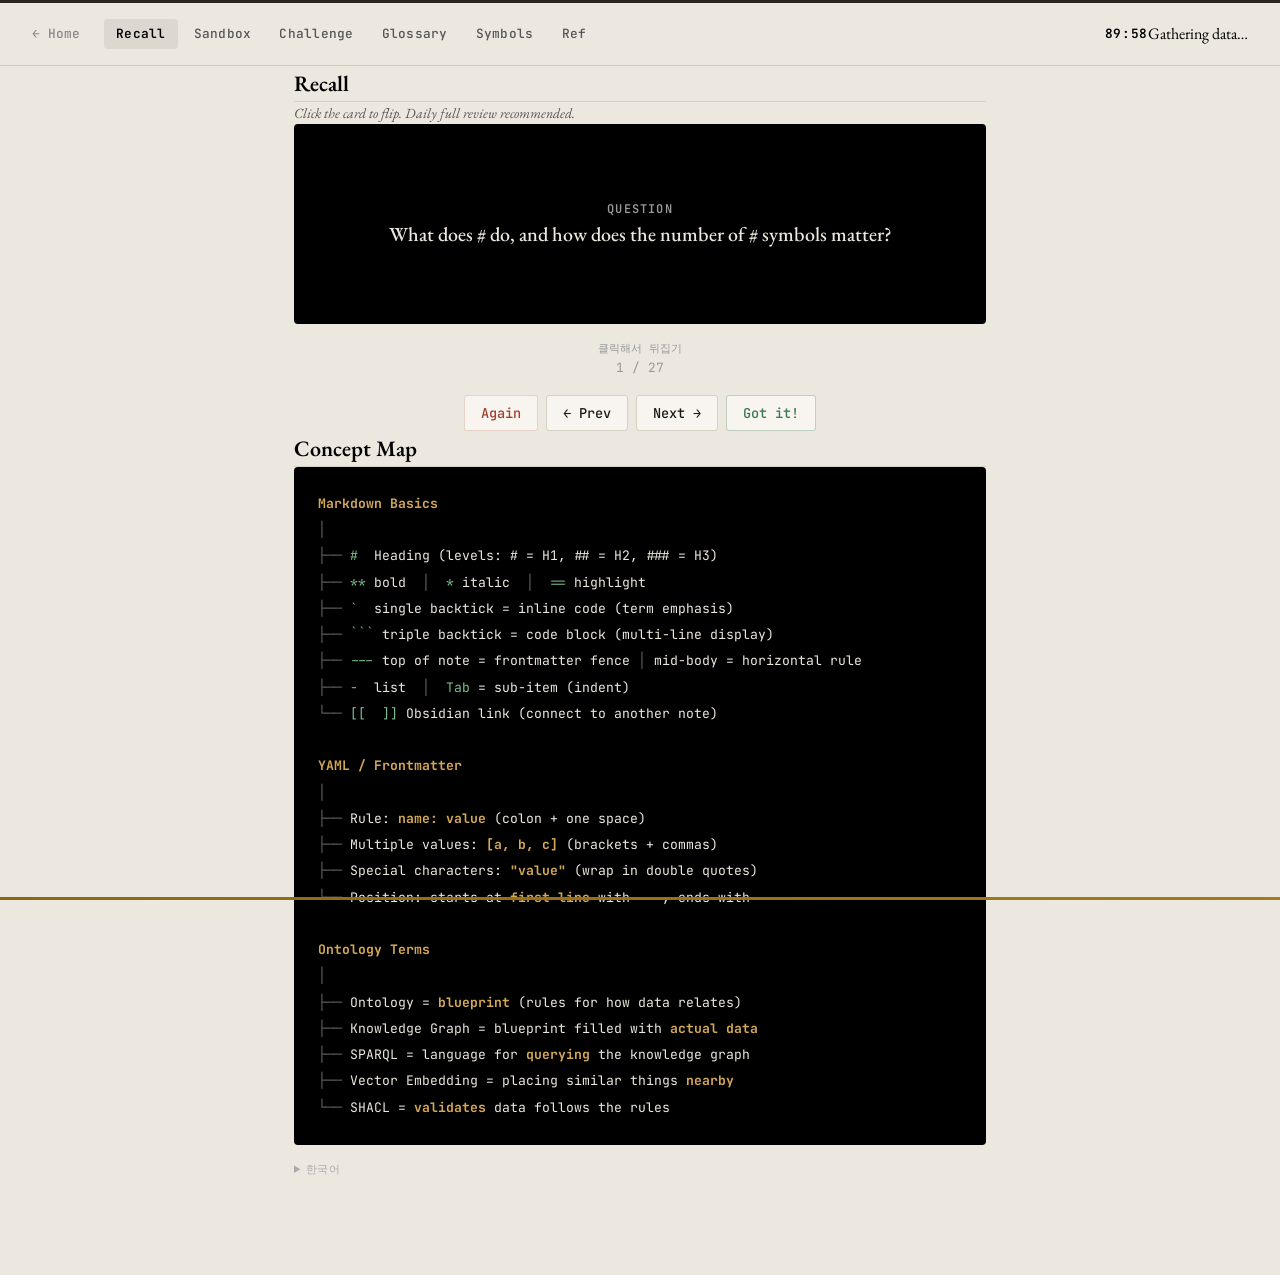
==== commit 90611b97: "fix: bunny favicon for all pages, add missing favicon to md-yaml - Favicon: desk bunny with monitor," ====
--- a/md-yaml.html
+++ b/md-yaml.html
@@ -4,6 +4,7 @@
 <meta charset="UTF-8">
 <meta name="viewport" content="width=device-width, initial-scale=1.0">
 <title>MD / YAML Trainer — bella eidos</title>
+<link rel="icon" href="images/favicon.svg">
 <link rel="stylesheet" href="css/eidos.css">
 <style>
   /* Page-level utilities */
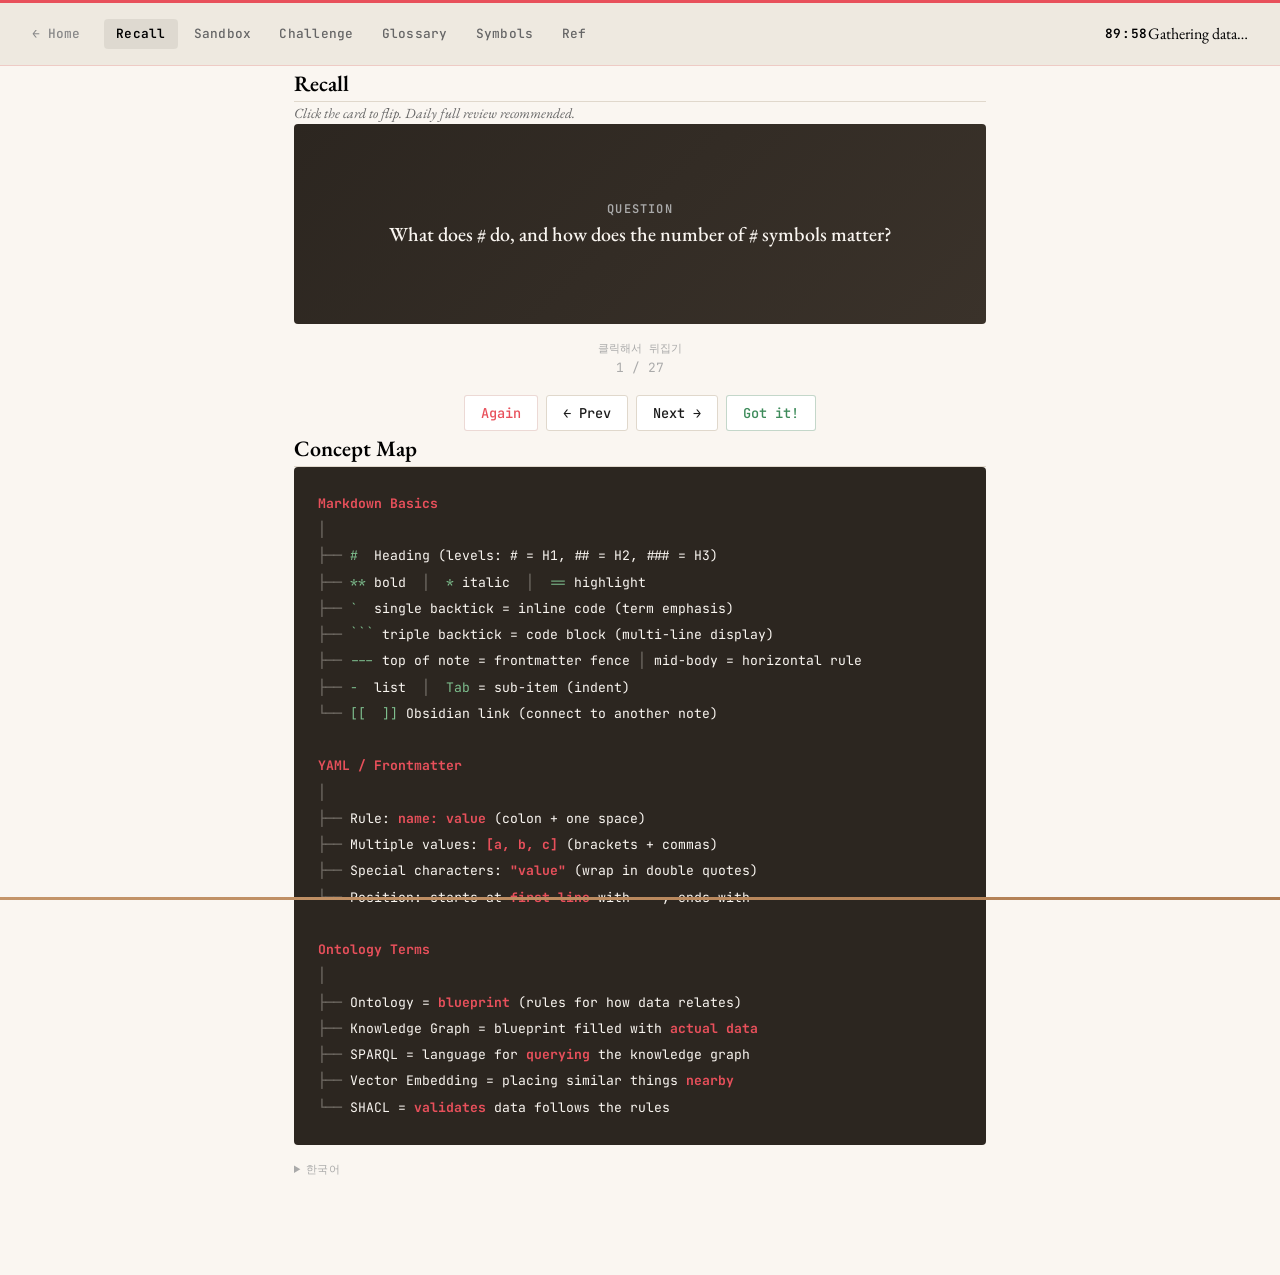
==== commit 661f963d: "fix: use BK.png as favicon on all pages Co-Authored-By: Claude Opus 4.6 (1M context) <noreply@anthro" ====
--- a/md-yaml.html
+++ b/md-yaml.html
@@ -4,7 +4,7 @@
 <meta charset="UTF-8">
 <meta name="viewport" content="width=device-width, initial-scale=1.0">
 <title>MD / YAML Trainer — bella eidos</title>
-<link rel="icon" href="images/favicon.svg">
+<link rel="icon" type="image/png" href="images/BK.png">
 <link rel="stylesheet" href="css/eidos.css">
 <style>
   /* Page-level utilities */
--- a/css/eidos.css
+++ b/css/eidos.css
@@ -8,31 +8,41 @@
 
 /* --- Custom Properties ------------------------------------- */
 :root {
-  --bg:            #EDE8DF;
-  --bg-warm:       #E6E0D5;
-  --card:          #F8F5F0;
+  /* surfaces — warm cream/latte */
+  --bg:            #FAF6F1;
+  --bg-warm:       #F3EDE4;
+  --card:          #FFFFFF;
   --card-hover:    #FFFFFF;
 
-  --border:        #D5CFC4;
-  --border-light:  #E0DAD0;
-  --rule:          #2C2620;
-  --rule-light:    rgba(44, 38, 32, 0.15);
-
+  /* borders */
+  --border:        #E0D8CC;
+  --border-light:  #EAE4DA;
+  --rule:          #E8505B;
+  --rule-light:    rgba(232, 80, 91, 0.2);
+
+  /* text — black */
   --text:          #000000;
   --text-body:     #1A1A1A;
-  --text-secondary:#555555;
-  --text-dim:      #999999;
-
-  --accent:        #8B6914;
-  --accent-hover:  #A37B1A;
-  --accent-bg:     rgba(139, 105, 20, 0.06);
-
-  --green:         #3D7A52;
-  --green-bg:      rgba(61, 122, 82, 0.07);
-  --purple:        #6B5B8A;
-  --purple-bg:     rgba(107, 91, 138, 0.07);
-  --purple-border: rgba(107, 91, 138, 0.2);
-  --warm-red:      #A04030;
+  --text-secondary:#666666;
+  --text-dim:      #AAAAAA;
+
+  /* accent — coffee */
+  --accent:        #C4956A;
+  --accent-hover:  #B07D52;
+  --accent-bg:     rgba(196, 149, 106, 0.08);
+
+  /* semantic */
+  --green:         #3D8B5A;
+  --green-bg:      rgba(61, 139, 90, 0.07);
+  --sky:           #B8DDE6;
+  --sky-bg:        rgba(184, 221, 230, 0.15);
+  --red:           #E8505B;
+  --red-bg:        rgba(232, 80, 91, 0.06);
+  --red-light:     rgba(232, 80, 91, 0.12);
+  --purple:        #E8505B;
+  --purple-bg:     rgba(232, 80, 91, 0.06);
+  --purple-border: rgba(232, 80, 91, 0.2);
+  --warm-red:      #E8505B;
 
   --serif:         'EB Garamond', 'Georgia', serif;
   --mono:          'JetBrains Mono', monospace;
@@ -54,7 +64,7 @@
 }
 
 ::selection {
-  background: rgba(139, 105, 20, 0.15);
+  background: rgba(232, 80, 91, 0.15);
   color: var(--text);
 }
 
@@ -237,7 +247,7 @@
   font-weight: 600;
   color: var(--accent);
   background: var(--accent-bg);
-  border: 1px solid rgba(139, 105, 20, 0.15);
+  border: 1px solid rgba(196, 149, 106, 0.2);
   padding: 0.3rem 0.7rem;
   border-radius: 3px;
   letter-spacing: 0.04em;
@@ -357,8 +367,8 @@
 }
 
 .flash-front {
-  background: var(--text);
-  color: var(--bg);
+  background: linear-gradient(135deg, #2C2620, #3A322A);
+  color: #FAF6F1;
 }
 
 .flash-front .q-label {
@@ -671,7 +681,7 @@
 
 /* --- Concept Map ------------------------------------------- */
 .concept-map {
-  background: var(--text);
+  background: #2C2620;
   border-radius: 4px;
   padding: 1.5rem;
   color: var(--bg);
@@ -684,9 +694,9 @@
 }
 
 .cm-dim { color: rgba(237, 232, 223, 0.35); }
-.cm-accent { color: #D4A855; font-weight: 700; }
+.cm-accent { color: #E8505B; font-weight: 700; }
 .cm-green { color: #7EBF8E; }
-.cm-yellow { color: #D4A855; }
+.cm-yellow { color: #C4956A; }
 
 /* --- B+ Timer Bar ------------------------------------------ */
 .timer-bar {
@@ -705,7 +715,7 @@
   position: fixed;
   inset: 0;
   z-index: 300;
-  background: rgba(44, 38, 32, 0.94);
+  background: rgba(44, 38, 32, 0.92);
   display: flex;
   flex-direction: column;
   align-items: center;
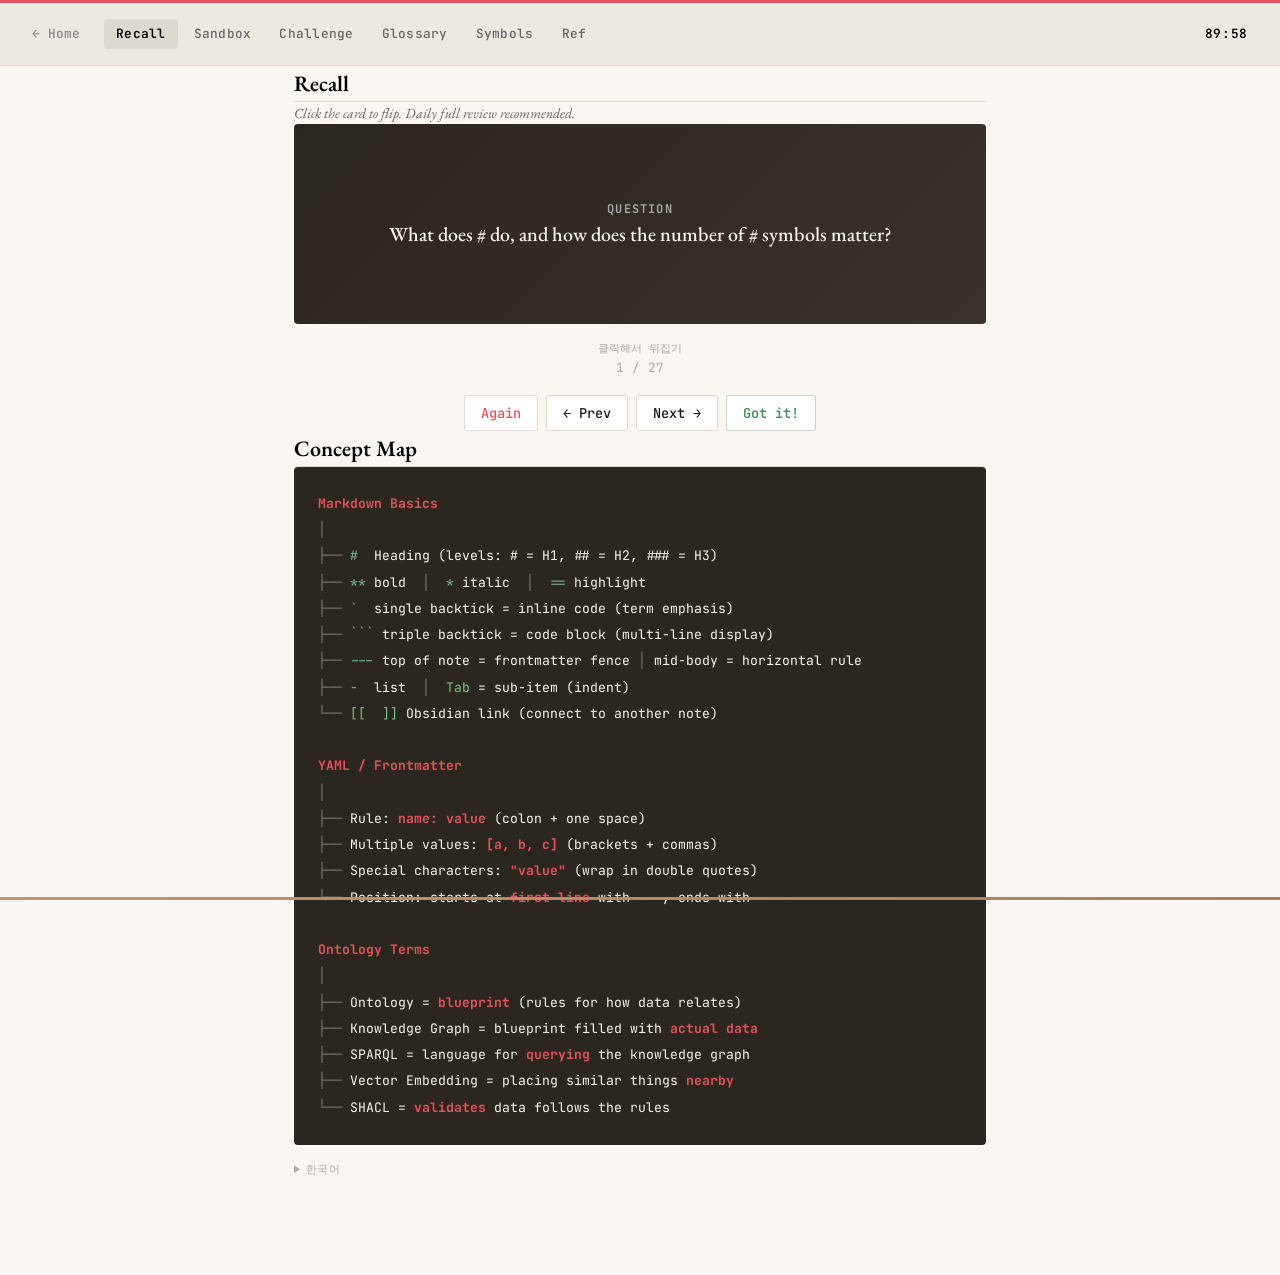
==== commit cf349721: "fix: hide ZPD badge until enough data, fix nav positioning ZPD indicator hidden by default, only app" ====
--- a/md-yaml.html
+++ b/md-yaml.html
@@ -269,7 +269,7 @@
 
   <div class="nav-right">
     <span class="nav-timer">90:00</span>
-    <span class="zpd-indicator too-easy" id="zpd-badge">Gathering data...</span>
+    <span class="zpd-indicator" id="zpd-badge" style="display:none;"></span>
   </div>
 </nav>
 
